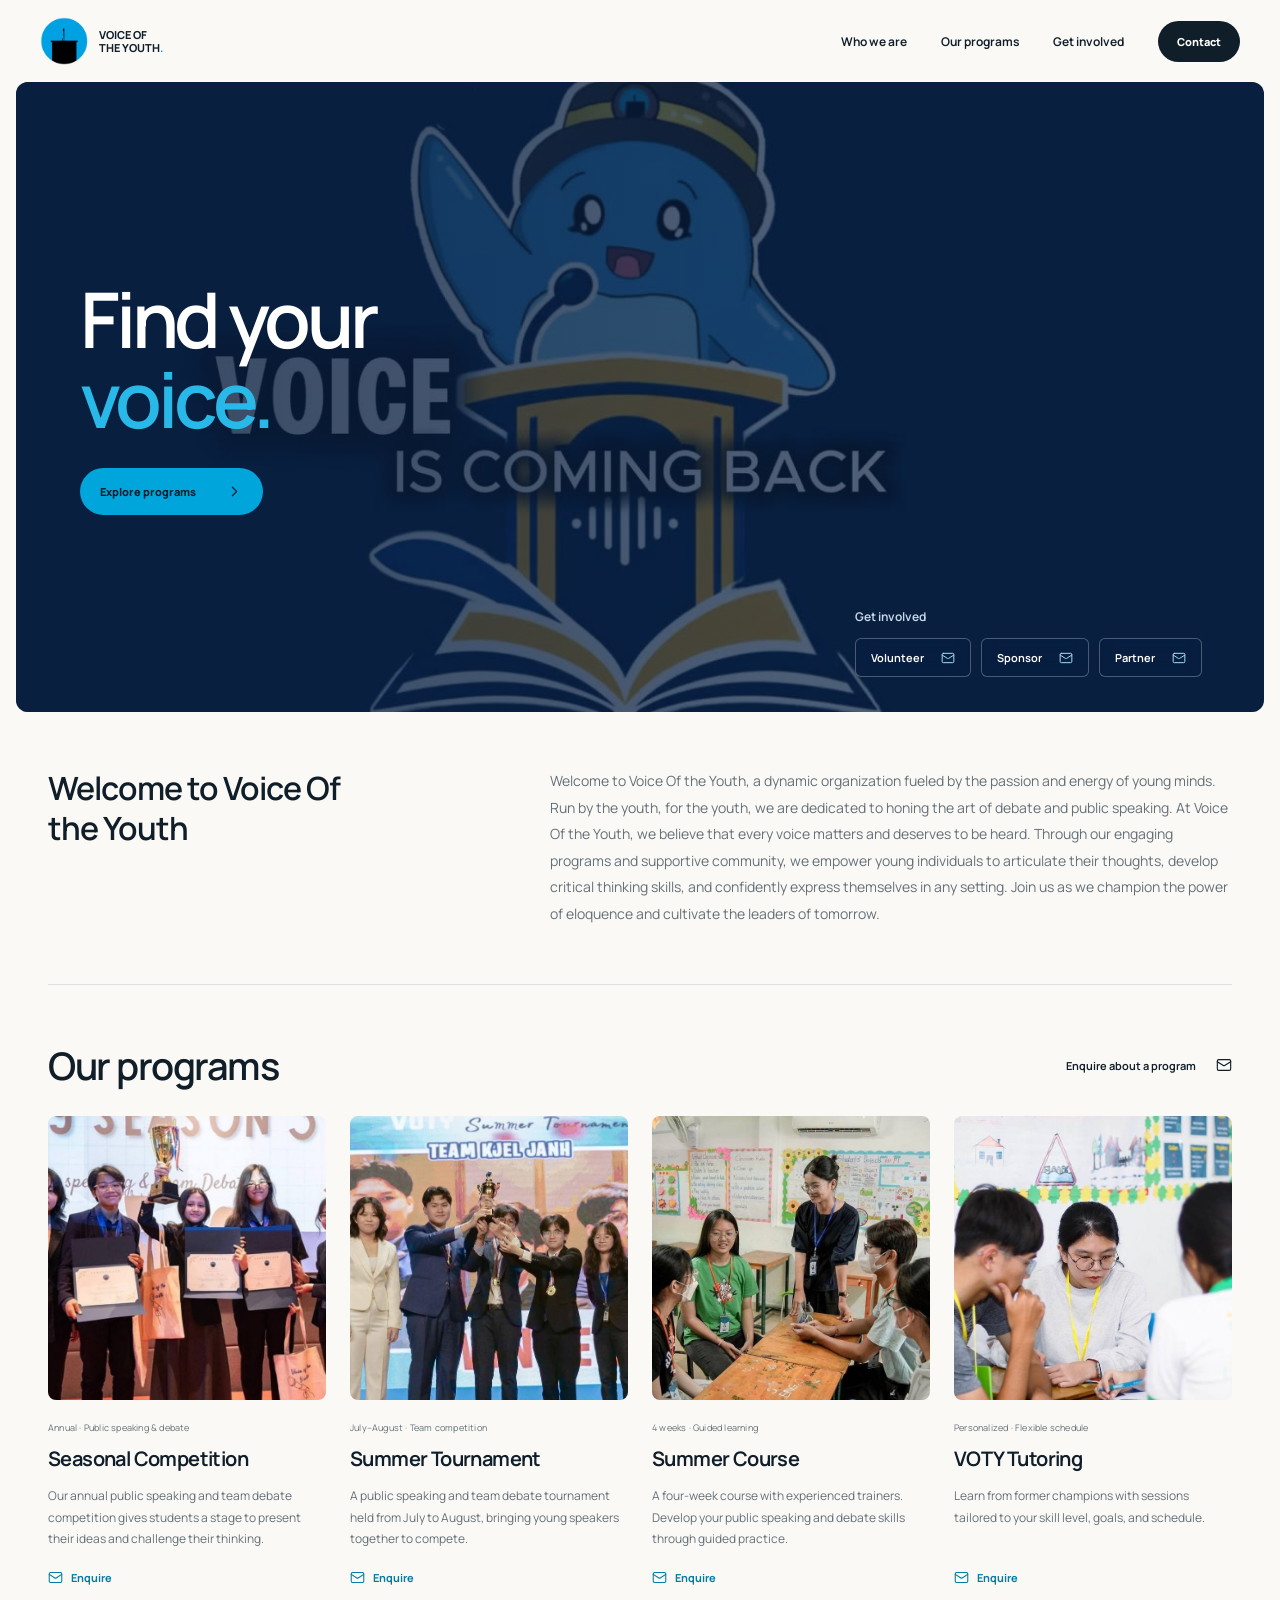
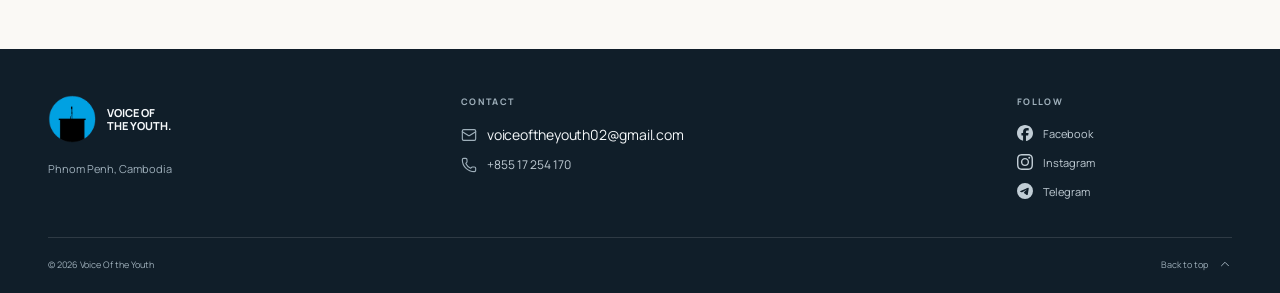
==== index.html @ cc81dfe8 "Improve program card spacing and add dedicated enquiry row" ====
<!DOCTYPE html>

<html lang="en">
<head>
<meta charset="utf-8"/><meta content="width=device-width, initial-scale=1" name="viewport"/>
<title>Voice Of the Youth — For youth, by youth</title>
<meta content="A youth-led community in Phnom Penh, Cambodia. Find your voice through public speaking, debate, competitions, and personalized tutoring." name="description"/>
<meta content="#00a5dc" name="theme-color"/><link href="assets/logo.png" rel="icon"/><link href="styles.css" rel="stylesheet"/><script defer="" src="script.js"></script>
<link as="font" crossorigin="" href="assets/fonts/manrope.ttf" rel="preload" type="font/ttf"/></head>
<body>
<a class="skip" href="#main">Skip to content</a>
<header class="header"><a aria-label="Voice Of the Youth home" class="brand" href="#"><img alt="" height="48" src="assets/logo.png" width="48"/><span>VOICE OF<br/>THE YOUTH<span class="brand-dot">.</span></span></a><button aria-controls="navigation" aria-expanded="false" class="menu-toggle">Menu <svg aria-hidden="true" class="icon ui-icon" fill="none" focusable="false" height="18" stroke="currentColor" stroke-linecap="round" stroke-linejoin="round" stroke-width="2" viewbox="0 0 24 24" width="18" xmlns="http://www.w3.org/2000/svg">
<path d="M4 5h16"></path>
<path d="M4 12h16"></path>
<path d="M4 19h16"></path>
</svg></button><nav aria-label="Main navigation" id="navigation"><a href="#about">Who we are</a><a href="#programs">Our programs</a><a href="#involved">Get involved</a><a class="button button-small" href="#contact">Contact</a></nav></header>
<main id="main">
<section aria-label="Voice Of the Youth introduction" class="hero"><div class="hero-video"><video aria-label="Voice Of the Youth animated introduction" autoplay="" id="hero-video" loop="" muted="" playsinline="" poster="assets/video-poster.jpg" preload="auto"><source src="assets/voice-of-the-youth.mp4" type="video/mp4"/></video></div><div class="hero-message"><h1>Find your<br/><span>voice.</span></h1><a class="button" href="#programs">Explore programs <svg aria-hidden="true" class="icon ui-icon" fill="none" focusable="false" height="18" stroke="currentColor" stroke-linecap="round" stroke-linejoin="round" stroke-width="2" viewbox="0 0 24 24" width="18" xmlns="http://www.w3.org/2000/svg">
<path d="m9 18 6-6-6-6"></path>
</svg></a></div><section class="involved section" id="involved"><div class="involvement-panel"><div class="involvement-intro"><h2>Get involved</h2></div><div class="involvement-links"><a href="mailto:voiceoftheyouth02@gmail.com?subject=Volunteer%20with%20VOTY"><span>Volunteer</span><svg aria-hidden="true" class="icon ui-icon" fill="none" focusable="false" height="18" stroke="currentColor" stroke-linecap="round" stroke-linejoin="round" stroke-width="2" viewbox="0 0 24 24" width="18" xmlns="http://www.w3.org/2000/svg">
<path d="m22 7-8.991 5.727a2 2 0 0 1-2.009 0L2 7"></path>
<rect height="16" rx="2" width="20" x="2" y="4"></rect>
</svg></a><a href="mailto:voiceoftheyouth02@gmail.com?subject=Sponsor%20VOTY"><span>Sponsor</span><svg aria-hidden="true" class="icon ui-icon" fill="none" focusable="false" height="18" stroke="currentColor" stroke-linecap="round" stroke-linejoin="round" stroke-width="2" viewbox="0 0 24 24" width="18" xmlns="http://www.w3.org/2000/svg">
<path d="m22 7-8.991 5.727a2 2 0 0 1-2.009 0L2 7"></path>
<rect height="16" rx="2" width="20" x="2" y="4"></rect>
</svg></a><a href="mailto:voiceoftheyouth02@gmail.com?subject=Partner%20with%20VOTY"><span>Partner</span><svg aria-hidden="true" class="icon ui-icon" fill="none" focusable="false" height="18" stroke="currentColor" stroke-linecap="round" stroke-linejoin="round" stroke-width="2" viewbox="0 0 24 24" width="18" xmlns="http://www.w3.org/2000/svg">
<path d="m22 7-8.991 5.727a2 2 0 0 1-2.009 0L2 7"></path>
<rect height="16" rx="2" width="20" x="2" y="4"></rect>
</svg></a></div></div></section></section>
<section class="about wrap section" id="about"><h2>Welcome to Voice Of the Youth</h2><p>Welcome to Voice Of the Youth, a dynamic organization fueled by the passion and energy of young minds. Run by the youth, for the youth, we are dedicated to honing the art of debate and public speaking. At Voice Of the Youth, we believe that every voice matters and deserves to be heard. Through our engaging programs and supportive community, we empower young individuals to articulate their thoughts, develop critical thinking skills, and confidently express themselves in any setting. Join us as we champion the power of eloquence and cultivate the leaders of tomorrow.</p></section>
<section class="programs section" id="programs"><div class="wrap"><div class="section-heading"><h2>Our programs</h2><a class="quiet-link" href="mailto:voiceoftheyouth02@gmail.com?subject=Upcoming%20VOTY%20programs">Enquire about a program <svg aria-hidden="true" class="icon ui-icon" fill="none" focusable="false" height="18" stroke="currentColor" stroke-linecap="round" stroke-linejoin="round" stroke-width="2" viewbox="0 0 24 24" width="18" xmlns="http://www.w3.org/2000/svg">
<path d="m22 7-8.991 5.727a2 2 0 0 1-2.009 0L2 7"></path>
<rect height="16" rx="2" width="20" x="2" y="4"></rect>
</svg></a></div><div class="program-grid">
<article class="program-card"><a aria-label="Ask about the Seasonal Competition" class="program-link" href="mailto:voiceoftheyouth02@gmail.com?subject=Seasonal%20Competition%20inquiry"><img alt="Seasonal competition winners holding their certificates" height="658" loading="lazy" src="assets/seasonal.jpg" width="636"/><div class="program-info"><span class="program-type">Annual · Public speaking &amp; debate</span><h3>Seasonal Competition</h3><p class="program-description">Our annual public speaking and team debate competition gives students a stage to present their ideas and challenge their thinking.</p><span class="program-action"><svg aria-hidden="true" class="icon ui-icon" fill="none" focusable="false" height="18" stroke="currentColor" stroke-linecap="round" stroke-linejoin="round" stroke-width="2" viewbox="0 0 24 24" width="18" xmlns="http://www.w3.org/2000/svg">
<path d="m22 7-8.991 5.727a2 2 0 0 1-2.009 0L2 7"></path>
<rect height="16" rx="2" width="20" x="2" y="4"></rect>
</svg>Enquire</span></div></a></article>
<article class="program-card"><a aria-label="Ask about the Summer Tournament" class="program-link" href="mailto:voiceoftheyouth02@gmail.com?subject=Summer%20Tournament%20inquiry"><img alt="VOTY Summer Tournament team celebrating on stage" height="666" loading="lazy" src="assets/tournament.jpg" width="645"/><div class="program-info"><span class="program-type">July–August · Team competition</span><h3>Summer Tournament</h3><p class="program-description">A public speaking and team debate tournament held from July to August, bringing young speakers together to compete.</p><span class="program-action"><svg aria-hidden="true" class="icon ui-icon" fill="none" focusable="false" height="18" stroke="currentColor" stroke-linecap="round" stroke-linejoin="round" stroke-width="2" viewbox="0 0 24 24" width="18" xmlns="http://www.w3.org/2000/svg">
<path d="m22 7-8.991 5.727a2 2 0 0 1-2.009 0L2 7"></path>
<rect height="16" rx="2" width="20" x="2" y="4"></rect>
</svg>Enquire</span></div></a></article>
<article class="program-card"><a aria-label="Ask about the Summer Course" class="program-link" href="mailto:voiceoftheyouth02@gmail.com?subject=Summer%20Course%20inquiry"><img alt="Students learning together with a VOTY trainer in a classroom" height="692" loading="lazy" src="assets/course.jpg" width="692"/><div class="program-info"><span class="program-type">4 weeks · Guided learning</span><h3>Summer Course</h3><p class="program-description">A four-week course with experienced trainers. Develop your public speaking and debate skills through guided practice.</p><span class="program-action"><svg aria-hidden="true" class="icon ui-icon" fill="none" focusable="false" height="18" stroke="currentColor" stroke-linecap="round" stroke-linejoin="round" stroke-width="2" viewbox="0 0 24 24" width="18" xmlns="http://www.w3.org/2000/svg">
<path d="m22 7-8.991 5.727a2 2 0 0 1-2.009 0L2 7"></path>
<rect height="16" rx="2" width="20" x="2" y="4"></rect>
</svg>Enquire</span></div></a></article>
<article class="program-card"><a aria-label="Ask about VOTY Tutoring" class="program-link" href="mailto:voiceoftheyouth02@gmail.com?subject=VOTY%20Tutoring%20inquiry"><img alt="Students working on their debate skills around a classroom table" height="695" loading="lazy" src="assets/tutoring.jpg" width="695"/><div class="program-info"><span class="program-type">Personalized · Flexible schedule</span><h3>VOTY Tutoring</h3><p class="program-description">Learn from former champions with sessions tailored to your skill level, goals, and schedule.</p><span class="program-action"><svg aria-hidden="true" class="icon ui-icon" fill="none" focusable="false" height="18" stroke="currentColor" stroke-linecap="round" stroke-linejoin="round" stroke-width="2" viewbox="0 0 24 24" width="18" xmlns="http://www.w3.org/2000/svg">
<path d="m22 7-8.991 5.727a2 2 0 0 1-2.009 0L2 7"></path>
<rect height="16" rx="2" width="20" x="2" y="4"></rect>
</svg>Enquire</span></div></a></article>
</div></div></section>
</main>
<footer id="contact"><div class="wrap footer-main"><div class="footer-identity"><a class="brand" href="#"><img alt="" height="48" src="assets/logo.png" width="48"/><span>VOICE OF<br/>THE YOUTH.</span></a><p>Phnom Penh, Cambodia</p></div><div class="footer-contact"><span class="section-label">CONTACT</span><a class="footer-email" href="mailto:voiceoftheyouth02@gmail.com"><svg aria-hidden="true" class="icon ui-icon" fill="none" focusable="false" height="18" stroke="currentColor" stroke-linecap="round" stroke-linejoin="round" stroke-width="2" viewbox="0 0 24 24" width="18" xmlns="http://www.w3.org/2000/svg">
<path d="m22 7-8.991 5.727a2 2 0 0 1-2.009 0L2 7"></path>
<rect height="16" rx="2" width="20" x="2" y="4"></rect>
</svg>voiceoftheyouth02@gmail.com </a><a class="footer-phone" href="tel:+85517254170"><svg aria-hidden="true" class="icon ui-icon" fill="none" focusable="false" height="18" stroke="currentColor" stroke-linecap="round" stroke-linejoin="round" stroke-width="2" viewbox="0 0 24 24" width="18" xmlns="http://www.w3.org/2000/svg">
<path d="M13.832 16.568a1 1 0 0 0 1.213-.303l.355-.465A2 2 0 0 1 17 15h3a2 2 0 0 1 2 2v3a2 2 0 0 1-2 2A18 18 0 0 1 2 4a2 2 0 0 1 2-2h3a2 2 0 0 1 2 2v3a2 2 0 0 1-.8 1.6l-.468.351a1 1 0 0 0-.292 1.233 14 14 0 0 0 6.392 6.384"></path>
</svg>+855 17 254 170</a></div><div class="footer-social"><span class="section-label">FOLLOW</span><a href="https://www.facebook.com/debatetournamentt" rel="noopener noreferrer" target="_blank"><svg aria-hidden="true" class="icon brand-icon" fill="currentColor" focusable="false" height="18" role="img" viewbox="0 0 24 24" width="18" xmlns="http://www.w3.org/2000/svg"><path d="M9.101 23.691v-7.98H6.627v-3.667h2.474v-1.58c0-4.085 1.848-5.978 5.858-5.978.401 0 .955.042 1.468.103a8.68 8.68 0 0 1 1.141.195v3.325a8.623 8.623 0 0 0-.653-.036 26.805 26.805 0 0 0-.733-.009c-.707 0-1.259.096-1.675.309a1.686 1.686 0 0 0-.679.622c-.258.42-.374.995-.374 1.752v1.297h3.919l-.386 2.103-.287 1.564h-3.246v8.245C19.396 23.238 24 18.179 24 12.044c0-6.627-5.373-12-12-12s-12 5.373-12 12c0 5.628 3.874 10.35 9.101 11.647Z"></path></svg>Facebook</a><a href="https://www.instagram.com/_voiceoftheyouth/" rel="noopener noreferrer" target="_blank"><svg aria-hidden="true" class="icon brand-icon" fill="currentColor" focusable="false" height="18" role="img" viewbox="0 0 24 24" width="18" xmlns="http://www.w3.org/2000/svg"><path d="M7.0301.084c-1.2768.0602-2.1487.264-2.911.5634-.7888.3075-1.4575.72-2.1228 1.3877-.6652.6677-1.075 1.3368-1.3802 2.127-.2954.7638-.4956 1.6365-.552 2.914-.0564 1.2775-.0689 1.6882-.0626 4.947.0062 3.2586.0206 3.6671.0825 4.9473.061 1.2765.264 2.1482.5635 2.9107.308.7889.72 1.4573 1.388 2.1228.6679.6655 1.3365 1.0743 2.1285 1.38.7632.295 1.6361.4961 2.9134.552 1.2773.056 1.6884.069 4.9462.0627 3.2578-.0062 3.668-.0207 4.9478-.0814 1.28-.0607 2.147-.2652 2.9098-.5633.7889-.3086 1.4578-.72 2.1228-1.3881.665-.6682 1.0745-1.3378 1.3795-2.1284.2957-.7632.4966-1.636.552-2.9124.056-1.2809.0692-1.6898.063-4.948-.0063-3.2583-.021-3.6668-.0817-4.9465-.0607-1.2797-.264-2.1487-.5633-2.9117-.3084-.7889-.72-1.4568-1.3876-2.1228C21.2982 1.33 20.628.9208 19.8378.6165 19.074.321 18.2017.1197 16.9244.0645 15.6471.0093 15.236-.005 11.977.0014 8.718.0076 8.31.0215 7.0301.0839m.1402 21.6932c-1.17-.0509-1.8053-.2453-2.2287-.408-.5606-.216-.96-.4771-1.3819-.895-.422-.4178-.6811-.8186-.9-1.378-.1644-.4234-.3624-1.058-.4171-2.228-.0595-1.2645-.072-1.6442-.079-4.848-.007-3.2037.0053-3.583.0607-4.848.05-1.169.2456-1.805.408-2.2282.216-.5613.4762-.96.895-1.3816.4188-.4217.8184-.6814 1.3783-.9003.423-.1651 1.0575-.3614 2.227-.4171 1.2655-.06 1.6447-.072 4.848-.079 3.2033-.007 3.5835.005 4.8495.0608 1.169.0508 1.8053.2445 2.228.408.5608.216.96.4754 1.3816.895.4217.4194.6816.8176.9005 1.3787.1653.4217.3617 1.056.4169 2.2263.0602 1.2655.0739 1.645.0796 4.848.0058 3.203-.0055 3.5834-.061 4.848-.051 1.17-.245 1.8055-.408 2.2294-.216.5604-.4763.96-.8954 1.3814-.419.4215-.8181.6811-1.3783.9-.4224.1649-1.0577.3617-2.2262.4174-1.2656.0595-1.6448.072-4.8493.079-3.2045.007-3.5825-.006-4.848-.0608M16.953 5.5864A1.44 1.44 0 1 0 18.39 4.144a1.44 1.44 0 0 0-1.437 1.4424M5.8385 12.012c.0067 3.4032 2.7706 6.1557 6.173 6.1493 3.4026-.0065 6.157-2.7701 6.1506-6.1733-.0065-3.4032-2.771-6.1565-6.174-6.1498-3.403.0067-6.156 2.771-6.1496 6.1738M8 12.0077a4 4 0 1 1 4.008 3.9921A3.9996 3.9996 0 0 1 8 12.0077"></path></svg>Instagram</a><a href="https://t.me/votyseason3" rel="noopener noreferrer" target="_blank"><svg aria-hidden="true" class="icon brand-icon" fill="currentColor" focusable="false" height="18" role="img" viewbox="0 0 24 24" width="18" xmlns="http://www.w3.org/2000/svg"><path d="M11.944 0A12 12 0 0 0 0 12a12 12 0 0 0 12 12 12 12 0 0 0 12-12A12 12 0 0 0 12 0a12 12 0 0 0-.056 0zm4.962 7.224c.1-.002.321.023.465.14a.506.506 0 0 1 .171.325c.016.093.036.306.02.472-.18 1.898-.962 6.502-1.36 8.627-.168.9-.499 1.201-.82 1.23-.696.065-1.225-.46-1.9-.902-1.056-.693-1.653-1.124-2.678-1.8-1.185-.78-.417-1.21.258-1.91.177-.184 3.247-2.977 3.307-3.23.007-.032.014-.15-.056-.212s-.174-.041-.249-.024c-.106.024-1.793 1.14-5.061 3.345-.48.33-.913.49-1.302.48-.428-.008-1.252-.241-1.865-.44-.752-.245-1.349-.374-1.297-.789.027-.216.325-.437.893-.663 3.498-1.524 5.83-2.529 6.998-3.014 3.332-1.386 4.025-1.627 4.476-1.635z"></path></svg>Telegram</a></div></div><div class="wrap footer-bottom"><span>© <span id="year">2026</span> Voice Of the Youth</span><a href="#">Back to top<svg aria-hidden="true" class="icon ui-icon" fill="none" focusable="false" height="18" stroke="currentColor" stroke-linecap="round" stroke-linejoin="round" stroke-width="2" viewbox="0 0 24 24" width="18" xmlns="http://www.w3.org/2000/svg">
<path d="m18 15-6-6-6 6"></path>
</svg></a></div></footer>
</body></html>
---- styles.css ----
@font-face{font-family:Manrope;src:url('assets/fonts/manrope.ttf') format('truetype');font-weight:200 800;font-display:swap}
:root{--blue:#00a5dc;--ink:#101e29;--paper:#faf9f5;--muted:#657079;--line:#dce1e2}*{box-sizing:border-box}html{scroll-behavior:smooth;scroll-padding-top:28px}body{margin:0;background:var(--paper);color:var(--ink);font-family:Manrope,Arial,sans-serif;-webkit-font-smoothing:antialiased}a{color:inherit;text-decoration:none}button{font:inherit;cursor:pointer}img{display:block;max-width:100%}a:focus-visible,button:focus-visible{outline:3px solid var(--blue);outline-offset:5px}.wrap{width:min(1200px,calc(100% - 96px));margin:auto}.header{padding:0 40px;min-height:82px;display:flex;align-items:center;justify-content:space-between;gap:30px}.brand{display:flex;align-items:center;gap:11px;font-size:11px;font-weight:750;line-height:1.2}.brand img{border-radius:50%;flex-shrink:0}.brand-dot{color:var(--blue)}nav{display:flex;gap:34px;align-items:center;font-size:12px;font-weight:650}nav>a:hover{color:#0084af}.button{background:var(--blue);color:var(--ink);padding:15px 20px;display:inline-flex;align-items:center;justify-content:space-between;gap:30px;font-size:11px;font-weight:800;border:0;border-radius:50px;transition:background .2s,transform .2s}.button:hover{background:#75dcff;transform:translateY(-2px)}.button span{font-size:22px;line-height:1}.button-small{padding:13px 19px;background:var(--ink);color:white}.menu-toggle{display:none}.hero{isolation:isolate;position:relative;min-height:clamp(480px,70svh,760px);margin:0 16px;background:#091f40;border-radius:12px;overflow:hidden;display:flex;align-items:center;color:white;padding:70px 5%}.hero-video{position:absolute;inset:0;z-index:0;pointer-events:none}.hero-video:after{content:'';position:absolute;inset:0;background:linear-gradient(90deg,#091f4070,transparent 85%)}.hero-video video{display:block;width:100%;height:100%;object-fit:cover;opacity:.32}.hero-message{position:relative;z-index:1}.hero-message h1{font-weight:600;font-size:clamp(56px,6vw,90px);line-height:1.04;letter-spacing:-4px;margin:0 0 30px}.hero-message h1 span{color:#29b9e9}
h2{font-size:38px;letter-spacing:-1.5px;line-height:1.2;font-weight:600;margin:0}.section-label{display:block;font-size:10px;letter-spacing:1.5px;font-weight:750}.about{display:flex;align-items:center;gap:55px;padding:35px 0;border-bottom:1px solid var(--line)}.about .section-label{flex-shrink:0;color:#00779f}.about p{margin:0;font-size:15px;line-height:1.6;color:var(--muted)}.programs{padding:58px 0 64px}.section-heading{display:flex;justify-content:space-between;align-items:center;gap:25px;margin-bottom:28px}.quiet-link{display:flex;align-items:center;gap:20px;font-size:11px;font-weight:650}.quiet-link:hover{color:#007da7}.program-grid{display:grid;grid-template-columns:repeat(2,minmax(0,1fr));gap:24px}.program-card{min-width:0}.program-link{display:block;border:1px solid var(--line);border-radius:10px;overflow:hidden;background:#fff;transition:border-color .2s,box-shadow .2s}.program-link:hover{border-color:#81cce4;box-shadow:0 8px 25px #0d52760c}.program-link>img{width:100%;height:auto;aspect-ratio:2.15;object-fit:cover;object-position:center 25%;transition:filter .2s}.program-link:hover>img{filter:brightness(1.04)}.program-info{position:relative;padding:20px 64px 21px 22px}.program-type{font-size:10px;letter-spacing:.2px;color:var(--muted)}.program-info h3{font-size:20px;letter-spacing:-.6px;font-weight:650;line-height:1.3;margin:7px 0 0}.program-link-arrow{position:absolute;right:22px;top:50%;transform:translateY(-50%);height:33px;width:33px;display:grid;place-items:center;border:1px solid var(--line);border-radius:50%;font-size:20px}.program-link:hover .program-link-arrow{background:var(--blue);border-color:var(--blue)}.involved{padding:0 0 64px}.involvement-panel{display:grid;grid-template-columns:1fr 1fr;gap:70px;border-radius:12px;padding:38px 42px;background:#e5f2f6;border:1px solid #cee6ed}.involvement-intro .section-label{color:#00779f;margin-bottom:18px}.involvement-intro h2{font-size:30px;letter-spacing:-1px;line-height:1.3}.involvement-links{display:flex;flex-direction:column;justify-content:center}.involvement-links>a{display:flex;justify-content:space-between;align-items:center;gap:20px;padding:16px 0;border-bottom:1px solid #bcd7e1;font-size:13px;font-weight:650}.involvement-links>a:first-child{padding-top:0}.involvement-links>a:last-child{border-bottom:0;padding-bottom:0}.involvement-links>a>span:last-child{font-size:22px;font-weight:400}.involvement-links>a:hover{color:#00779f}footer{background:var(--ink);color:#f5f8fa}.footer-main{display:grid;grid-template-columns:1fr 1.4fr .6fr;gap:55px;padding:46px 0 38px}.footer-identity p{font-size:11px;color:#9eafba;margin:18px 0 0}.footer-contact .section-label,.footer-social .section-label{font-size:9px;letter-spacing:1.3px;color:#9eafba;margin-bottom:17px}.footer-contact{min-width:0}.footer-email{font-size:14px;letter-spacing:-.2px;display:flex;gap:15px;align-items:center;margin-bottom:12px;overflow-wrap:anywhere}.footer-phone{font-size:12px;color:#c1cdd5}.footer-social{display:flex;flex-direction:column;align-items:flex-start;gap:10px}.footer-social .section-label{margin-bottom:4px}.footer-social a{font-size:11px;color:#c1cdd5}footer a:hover{color:#5acdf4}.footer-bottom{display:flex;justify-content:space-between;align-items:center;gap:20px;border-top:1px solid #ffffff20;padding:19px 0 22px;font-size:9px;color:#9eafba}.skip{position:fixed;top:-100px;left:20px;z-index:50;background:var(--ink);color:white;padding:12px}.skip:focus{top:10px}
@media(max-width:1050px){.wrap{width:calc(100% - 64px)}nav{gap:22px}.footer-main{gap:25px;grid-template-columns:1fr 1.5fr .6fr}.footer-email{font-size:12px}.involvement-panel{padding:32px;gap:40px}.program-info h3{font-size:18px}.program-link>img{aspect-ratio:1.9}}
@media(max-width:720px){.wrap{width:calc(100% - 40px)}.header{padding:0 20px;min-height:74px;position:relative}.brand{font-size:10px}.brand img{width:37px;height:37px}.menu-toggle{display:flex;align-items:center;gap:10px;background:none;border:1px solid var(--line);border-radius:30px;padding:10px 15px;font-size:11px}.header nav{display:none;position:absolute;top:73px;left:0;right:0;padding:25px;background:var(--paper);border-bottom:1px solid var(--line);z-index:10;align-items:stretch;gap:25px}.header nav.open{display:flex;flex-direction:column}.hero{margin:0 10px;min-height:450px;padding:42px 26px;border-radius:9px}.hero-video:after{background:linear-gradient(90deg,#091f4060,transparent)}.hero-message h1{font-size:58px;letter-spacing:-2.8px;margin-bottom:27px}.hero-message .button{padding:14px 18px;font-size:10px}.about{padding:25px 0;gap:18px;align-items:flex-start;flex-direction:column}.about .section-label{font-size:8px}.about p{font-size:13px;max-width:310px}.programs{padding:36px 0 32px}h2{font-size:29px;letter-spacing:-1px}.section-heading{gap:12px;margin-bottom:22px}.quiet-link{font-size:10px;max-width:125px;gap:8px;line-height:1.5}.program-grid{grid-template-columns:1fr;gap:18px}.program-link>img{aspect-ratio:2;object-position:center 25%}.program-info{padding:16px 60px 18px 18px}.program-type{font-size:9px}.program-info h3{font-size:18px;margin-top:5px}.program-link-arrow{right:18px;width:29px;height:29px;font-size:19px}.involved{padding-bottom:32px}.involvement-panel{grid-template-columns:1fr;padding:25px;gap:25px;border-radius:10px}.involvement-intro .section-label{font-size:8px;margin-bottom:12px}.involvement-intro h2{font-size:25px;letter-spacing:-.7px}.involvement-links>a{font-size:12px;padding:13px 0}.footer-main{grid-template-columns:1fr auto;gap:28px 22px;padding:32px 0}.footer-identity{grid-column:1/-1;display:flex;justify-content:space-between;align-items:center;gap:15px}.footer-identity p{font-size:10px;margin:0;max-width:100px;text-align:right;line-height:1.6}.footer-email{font-size:11px;max-width:230px;gap:8px;line-height:1.7}.footer-phone{font-size:11px}.footer-contact .section-label,.footer-social .section-label{font-size:8px}.footer-social a{font-size:10px}.footer-bottom{font-size:8px;padding:18px 0 20px}.footer-social{gap:12px}.footer-social .section-label{margin-bottom:0}}
@media(prefers-reduced-motion:reduce){html{scroll-behavior:auto}*,*::before,*::after{transition:none!important;animation:none!important}}
.icon{display:inline-block;flex:0 0 auto;width:18px;height:18px;vertical-align:middle}.ui-icon{stroke-width:1.7}.brand-icon{width:16px;height:16px}.hero-message .icon{width:17px;height:17px}.quiet-link .icon{width:16px;height:16px}.program-link-arrow .icon{width:15px;height:15px}.involvement-links .icon{width:17px;height:17px}.footer-email,.footer-phone,.footer-social a,.footer-bottom>a{display:flex;align-items:center;gap:10px}.footer-email .icon,.footer-phone .icon{width:16px;height:16px;color:#9eafba}.footer-social{gap:13px}.footer-social a{gap:10px}.footer-social a:hover .brand-icon{color:#5acdf4}.footer-bottom .icon{width:14px;height:14px}.menu-toggle .icon{width:14px;height:14px}
@media(max-width:720px){.footer-email{font-size:10px;gap:7px;white-space:nowrap}.footer-email .icon,.footer-phone .icon{width:14px;height:14px}.footer-main{column-gap:16px}.footer-social a{gap:8px}.brand-icon{width:14px;height:14px}}
.program-description{font-size:12px;line-height:1.7;color:var(--muted);margin:11px 0 0;max-width:400px}.program-info{min-height:166px}.program-link-arrow{top:29px;transform:none}
@media(max-width:720px){.program-description{font-size:11px;line-height:1.7;margin-top:9px}.program-info{min-height:0;padding-bottom:20px}.program-link-arrow{top:22px}}
/* Wide screens: show the complete program lineup in one row. */
@media(min-width:1200px){
  .programs>.wrap{width:min(1600px,calc(100% - 96px))}
  .program-grid{grid-template-columns:repeat(4,minmax(0,1fr));gap:24px}
  .program-link{border:0;border-radius:0;background:transparent;overflow:visible}
  .program-link:hover{box-shadow:none}
  .program-link>img{aspect-ratio:.9;object-position:center;border-radius:8px}
  .program-info{padding:20px 0 0;min-height:0}
  .program-type{display:block;padding-right:28px;font-size:9px;line-height:1.6;min-height:29px}
  .program-info h3{font-size:20px;letter-spacing:-.7px;margin:4px 0 0}
  .program-description{font-size:12px;line-height:1.75;margin-top:12px;max-width:none}
  .program-link-arrow{top:20px;right:0;width:23px;height:23px;border:0}
  .program-link-arrow .icon{width:15px;height:15px}
  .program-link:hover h3{color:#007da7}
}
/* Simple, unboxed involvement links. */
.involved{padding:0 0 48px}
.involvement-panel{display:flex;align-items:center;justify-content:space-between;gap:40px;background:transparent;border:0;border-top:1px solid var(--line);border-radius:0;padding:32px 0 0}
.involvement-intro h2{font-size:25px;letter-spacing:-.8px;line-height:1.2}
.involvement-links{display:flex;flex-direction:row;align-items:center;gap:12px}
.involvement-links>a,.involvement-links>a:first-child,.involvement-links>a:last-child{padding:13px 18px;border:1px solid var(--line);border-radius:6px;gap:26px;font-size:12px;background:transparent}
.involvement-links>a:hover{background:#fff;border-color:#8eb9c7}
.involvement-links .icon{width:15px;height:15px;color:var(--muted)}
@media(max-width:720px){.involved{padding-bottom:32px}.involvement-panel{align-items:flex-start;flex-direction:column;gap:20px;padding:26px 0 0}.involvement-intro h2{font-size:24px}.involvement-links{width:100%;gap:8px;flex-wrap:wrap}.involvement-links>a,.involvement-links>a:first-child,.involvement-links>a:last-child{padding:11px 12px;gap:12px;font-size:11px}.involvement-links .icon{width:14px;height:14px}}
.about{display:grid;grid-template-columns:.9fr 1.4fr;align-items:start;gap:64px;padding:56px 0}.about h2{font-size:32px;line-height:1.25;letter-spacing:-1px;max-width:330px}.about p{font-size:14px;line-height:1.9;max-width:720px;color:var(--muted)}
@media(max-width:720px){.about{grid-template-columns:1fr;gap:20px;padding:34px 0}.about h2{font-size:27px;max-width:300px;letter-spacing:-.8px}.about p{font-size:13px;line-height:1.85;max-width:none}}
.hero+.involved{padding:0}.hero+.involved .involvement-panel{border-top:0;border-bottom:1px solid var(--line);padding:28px 0}.hero+.involved+.about{border-bottom:1px solid var(--line)}
@media(max-width:720px){.hero+.involved .involvement-panel{padding:25px 0;gap:17px}}
/* Involvement links belong to the video hero. */
.hero>.involved{position:absolute;z-index:1;right:5%;bottom:35px;padding:0;color:white}
.hero .involvement-panel{width:auto;margin:0;padding:0;border:0;display:flex;flex-direction:column;align-items:flex-start;gap:14px}
.hero .involvement-intro h2{font-size:12px;letter-spacing:0;font-weight:650;color:#c9d9e7}
.hero .involvement-links{gap:10px}
.hero .involvement-links>a,.hero .involvement-links>a:first-child,.hero .involvement-links>a:last-child{color:white;background:#091f4050;border-color:#ffffff45;padding:11px 15px;font-size:11px;gap:17px;backdrop-filter:blur(8px)}
.hero .involvement-links>a:hover{background:#ffffff18;border-color:#75dcff}
.hero .involvement-links .icon{color:#a6dff5;width:14px;height:14px}
@media(max-width:720px){.hero{min-height:530px;flex-direction:column;align-items:flex-start;justify-content:center;gap:38px}.hero>.involved{position:relative;right:auto;bottom:auto;width:100%}.hero .involvement-panel{gap:12px}.hero .involvement-intro h2{font-size:11px}.hero .involvement-links{gap:7px;flex-wrap:wrap}.hero .involvement-links>a,.hero .involvement-links>a:first-child,.hero .involvement-links>a:last-child{font-size:10px;padding:10px 11px;gap:9px}.hero .involvement-links .icon{width:13px;height:13px}}
/* Clear reading order and a dedicated enquiry row. */
.program-card{display:flex}.program-link{display:flex;flex-direction:column;width:100%;height:100%}.program-info{display:flex;flex:1;flex-direction:column;align-items:flex-start;padding:24px;min-height:0}.program-type{font-size:10px;line-height:1.6;padding:0;min-height:0;margin:0 0 10px}.program-info h3{font-size:21px;line-height:1.3;letter-spacing:-.6px;margin:0}.program-description{font-size:12px;line-height:1.8;max-width:none;margin:13px 0 0}.program-action{display:inline-flex;align-items:center;gap:8px;font-size:11px;font-weight:700;color:#007da7;margin-top:auto;padding-top:22px}.program-action .icon{width:15px;height:15px}.program-link:hover .program-action{color:var(--ink)}
@media(min-width:1200px){.program-info{padding:21px 0 0}.program-type{font-size:9px;margin-bottom:10px}.program-info h3{font-size:20px;margin:0;line-height:1.35}.program-description{font-size:12px;margin-top:13px;line-height:1.8}.program-action{padding-top:20px}.program-link>img{aspect-ratio:.98}}
@media(max-width:720px){.program-info{padding:21px}.program-type{font-size:9px;margin-bottom:9px}.program-info h3{font-size:20px}.program-description{font-size:12px;line-height:1.8;margin-top:12px}.program-action{font-size:11px;padding-top:19px}}
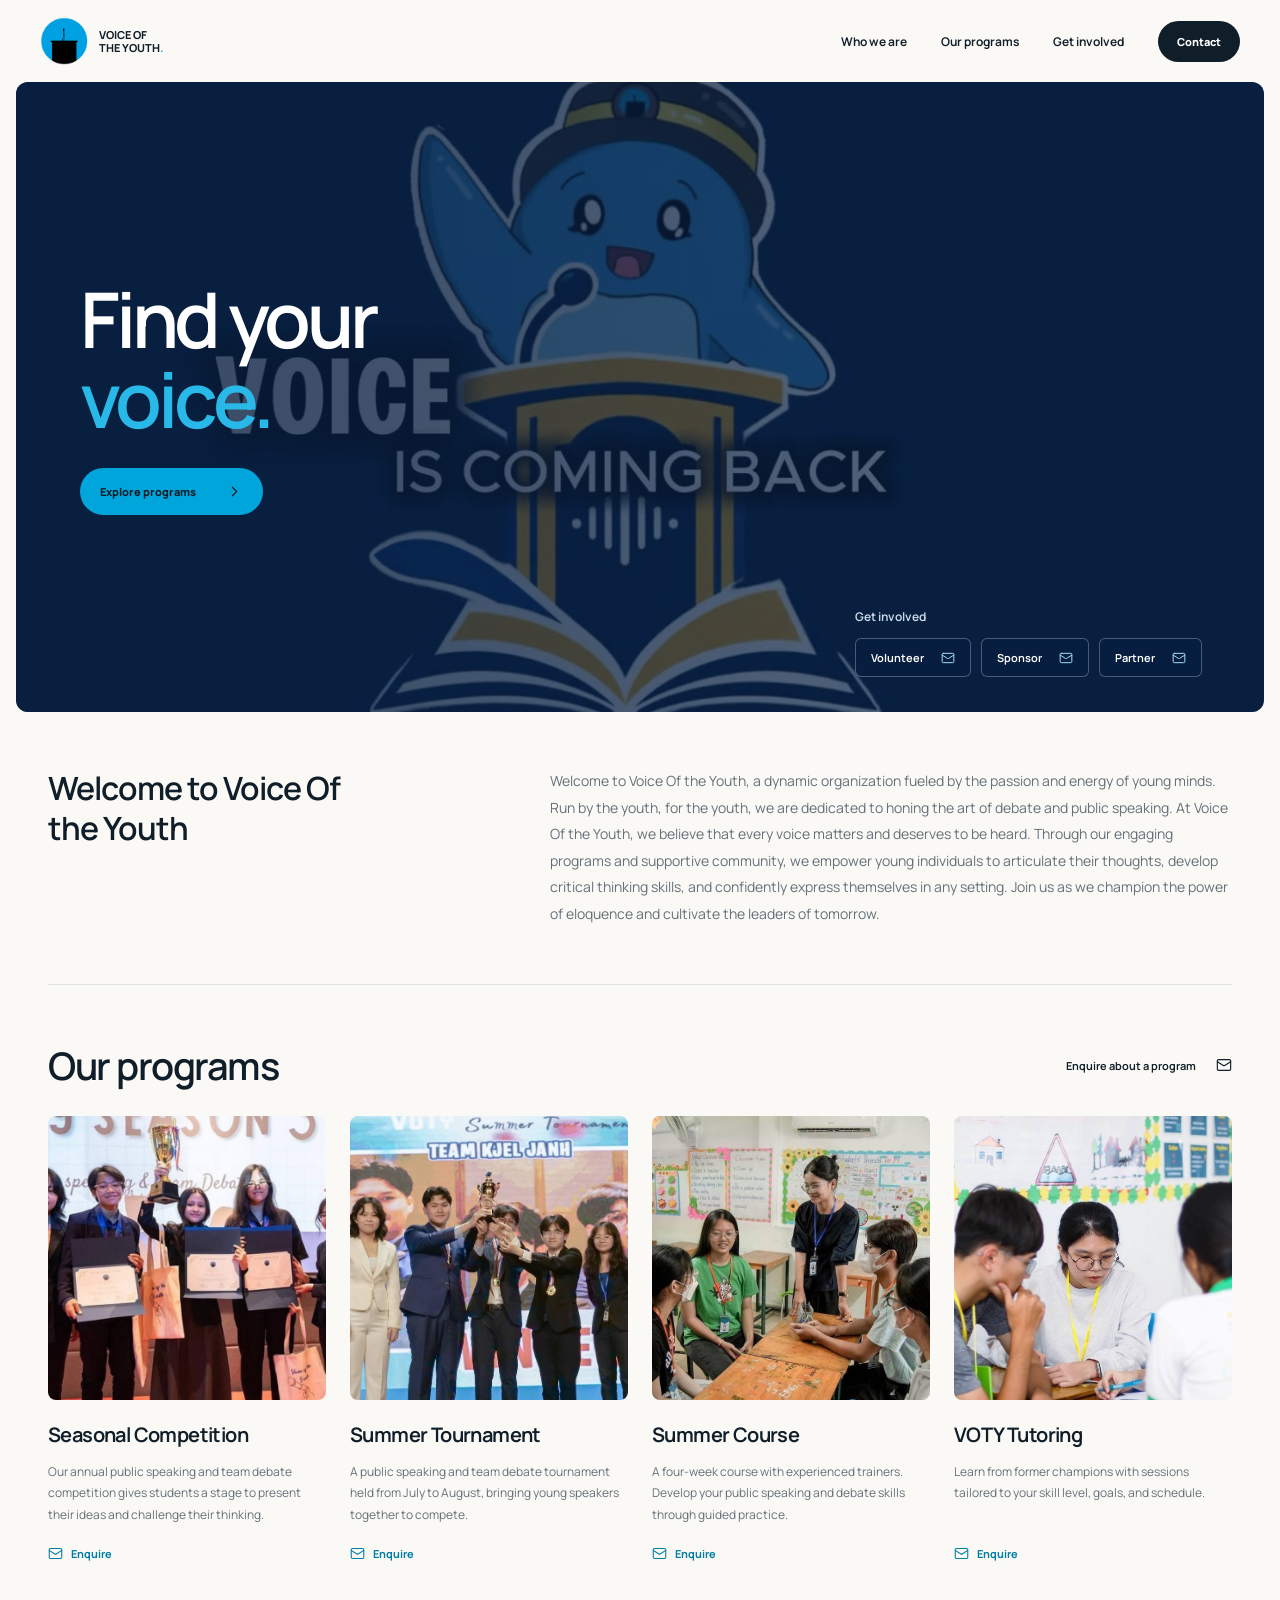
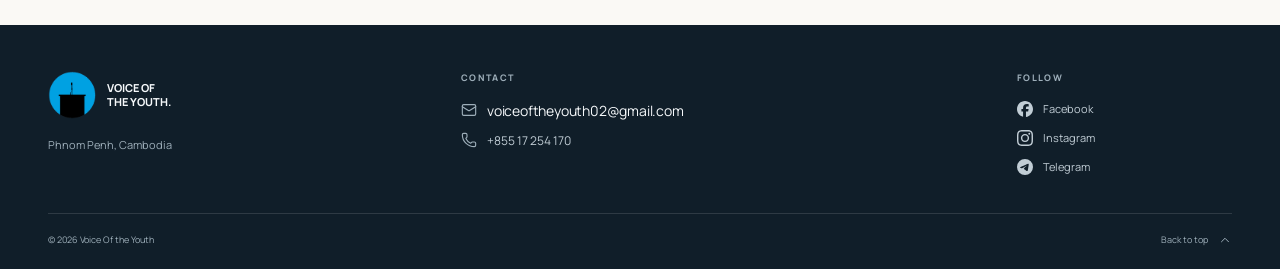
==== commit 30b4aa5e: "Remove redundant program metadata labels" ====
--- a/index.html
+++ b/index.html
@@ -32,19 +32,19 @@
 <path d="m22 7-8.991 5.727a2 2 0 0 1-2.009 0L2 7"></path>
 <rect height="16" rx="2" width="20" x="2" y="4"></rect>
 </svg></a></div><div class="program-grid">
-<article class="program-card"><a aria-label="Ask about the Seasonal Competition" class="program-link" href="mailto:voiceoftheyouth02@gmail.com?subject=Seasonal%20Competition%20inquiry"><img alt="Seasonal competition winners holding their certificates" height="658" loading="lazy" src="assets/seasonal.jpg" width="636"/><div class="program-info"><span class="program-type">Annual · Public speaking &amp; debate</span><h3>Seasonal Competition</h3><p class="program-description">Our annual public speaking and team debate competition gives students a stage to present their ideas and challenge their thinking.</p><span class="program-action"><svg aria-hidden="true" class="icon ui-icon" fill="none" focusable="false" height="18" stroke="currentColor" stroke-linecap="round" stroke-linejoin="round" stroke-width="2" viewbox="0 0 24 24" width="18" xmlns="http://www.w3.org/2000/svg">
+<article class="program-card"><a aria-label="Ask about the Seasonal Competition" class="program-link" href="mailto:voiceoftheyouth02@gmail.com?subject=Seasonal%20Competition%20inquiry"><img alt="Seasonal competition winners holding their certificates" height="658" loading="lazy" src="assets/seasonal.jpg" width="636"/><div class="program-info"><h3>Seasonal Competition</h3><p class="program-description">Our annual public speaking and team debate competition gives students a stage to present their ideas and challenge their thinking.</p><span class="program-action"><svg aria-hidden="true" class="icon ui-icon" fill="none" focusable="false" height="18" stroke="currentColor" stroke-linecap="round" stroke-linejoin="round" stroke-width="2" viewbox="0 0 24 24" width="18" xmlns="http://www.w3.org/2000/svg">
 <path d="m22 7-8.991 5.727a2 2 0 0 1-2.009 0L2 7"></path>
 <rect height="16" rx="2" width="20" x="2" y="4"></rect>
 </svg>Enquire</span></div></a></article>
-<article class="program-card"><a aria-label="Ask about the Summer Tournament" class="program-link" href="mailto:voiceoftheyouth02@gmail.com?subject=Summer%20Tournament%20inquiry"><img alt="VOTY Summer Tournament team celebrating on stage" height="666" loading="lazy" src="assets/tournament.jpg" width="645"/><div class="program-info"><span class="program-type">July–August · Team competition</span><h3>Summer Tournament</h3><p class="program-description">A public speaking and team debate tournament held from July to August, bringing young speakers together to compete.</p><span class="program-action"><svg aria-hidden="true" class="icon ui-icon" fill="none" focusable="false" height="18" stroke="currentColor" stroke-linecap="round" stroke-linejoin="round" stroke-width="2" viewbox="0 0 24 24" width="18" xmlns="http://www.w3.org/2000/svg">
+<article class="program-card"><a aria-label="Ask about the Summer Tournament" class="program-link" href="mailto:voiceoftheyouth02@gmail.com?subject=Summer%20Tournament%20inquiry"><img alt="VOTY Summer Tournament team celebrating on stage" height="666" loading="lazy" src="assets/tournament.jpg" width="645"/><div class="program-info"><h3>Summer Tournament</h3><p class="program-description">A public speaking and team debate tournament held from July to August, bringing young speakers together to compete.</p><span class="program-action"><svg aria-hidden="true" class="icon ui-icon" fill="none" focusable="false" height="18" stroke="currentColor" stroke-linecap="round" stroke-linejoin="round" stroke-width="2" viewbox="0 0 24 24" width="18" xmlns="http://www.w3.org/2000/svg">
 <path d="m22 7-8.991 5.727a2 2 0 0 1-2.009 0L2 7"></path>
 <rect height="16" rx="2" width="20" x="2" y="4"></rect>
 </svg>Enquire</span></div></a></article>
-<article class="program-card"><a aria-label="Ask about the Summer Course" class="program-link" href="mailto:voiceoftheyouth02@gmail.com?subject=Summer%20Course%20inquiry"><img alt="Students learning together with a VOTY trainer in a classroom" height="692" loading="lazy" src="assets/course.jpg" width="692"/><div class="program-info"><span class="program-type">4 weeks · Guided learning</span><h3>Summer Course</h3><p class="program-description">A four-week course with experienced trainers. Develop your public speaking and debate skills through guided practice.</p><span class="program-action"><svg aria-hidden="true" class="icon ui-icon" fill="none" focusable="false" height="18" stroke="currentColor" stroke-linecap="round" stroke-linejoin="round" stroke-width="2" viewbox="0 0 24 24" width="18" xmlns="http://www.w3.org/2000/svg">
+<article class="program-card"><a aria-label="Ask about the Summer Course" class="program-link" href="mailto:voiceoftheyouth02@gmail.com?subject=Summer%20Course%20inquiry"><img alt="Students learning together with a VOTY trainer in a classroom" height="692" loading="lazy" src="assets/course.jpg" width="692"/><div class="program-info"><h3>Summer Course</h3><p class="program-description">A four-week course with experienced trainers. Develop your public speaking and debate skills through guided practice.</p><span class="program-action"><svg aria-hidden="true" class="icon ui-icon" fill="none" focusable="false" height="18" stroke="currentColor" stroke-linecap="round" stroke-linejoin="round" stroke-width="2" viewbox="0 0 24 24" width="18" xmlns="http://www.w3.org/2000/svg">
 <path d="m22 7-8.991 5.727a2 2 0 0 1-2.009 0L2 7"></path>
 <rect height="16" rx="2" width="20" x="2" y="4"></rect>
 </svg>Enquire</span></div></a></article>
-<article class="program-card"><a aria-label="Ask about VOTY Tutoring" class="program-link" href="mailto:voiceoftheyouth02@gmail.com?subject=VOTY%20Tutoring%20inquiry"><img alt="Students working on their debate skills around a classroom table" height="695" loading="lazy" src="assets/tutoring.jpg" width="695"/><div class="program-info"><span class="program-type">Personalized · Flexible schedule</span><h3>VOTY Tutoring</h3><p class="program-description">Learn from former champions with sessions tailored to your skill level, goals, and schedule.</p><span class="program-action"><svg aria-hidden="true" class="icon ui-icon" fill="none" focusable="false" height="18" stroke="currentColor" stroke-linecap="round" stroke-linejoin="round" stroke-width="2" viewbox="0 0 24 24" width="18" xmlns="http://www.w3.org/2000/svg">
+<article class="program-card"><a aria-label="Ask about VOTY Tutoring" class="program-link" href="mailto:voiceoftheyouth02@gmail.com?subject=VOTY%20Tutoring%20inquiry"><img alt="Students working on their debate skills around a classroom table" height="695" loading="lazy" src="assets/tutoring.jpg" width="695"/><div class="program-info"><h3>VOTY Tutoring</h3><p class="program-description">Learn from former champions with sessions tailored to your skill level, goals, and schedule.</p><span class="program-action"><svg aria-hidden="true" class="icon ui-icon" fill="none" focusable="false" height="18" stroke="currentColor" stroke-linecap="round" stroke-linejoin="round" stroke-width="2" viewbox="0 0 24 24" width="18" xmlns="http://www.w3.org/2000/svg">
 <path d="m22 7-8.991 5.727a2 2 0 0 1-2.009 0L2 7"></path>
 <rect height="16" rx="2" width="20" x="2" y="4"></rect>
 </svg>Enquire</span></div></a></article>
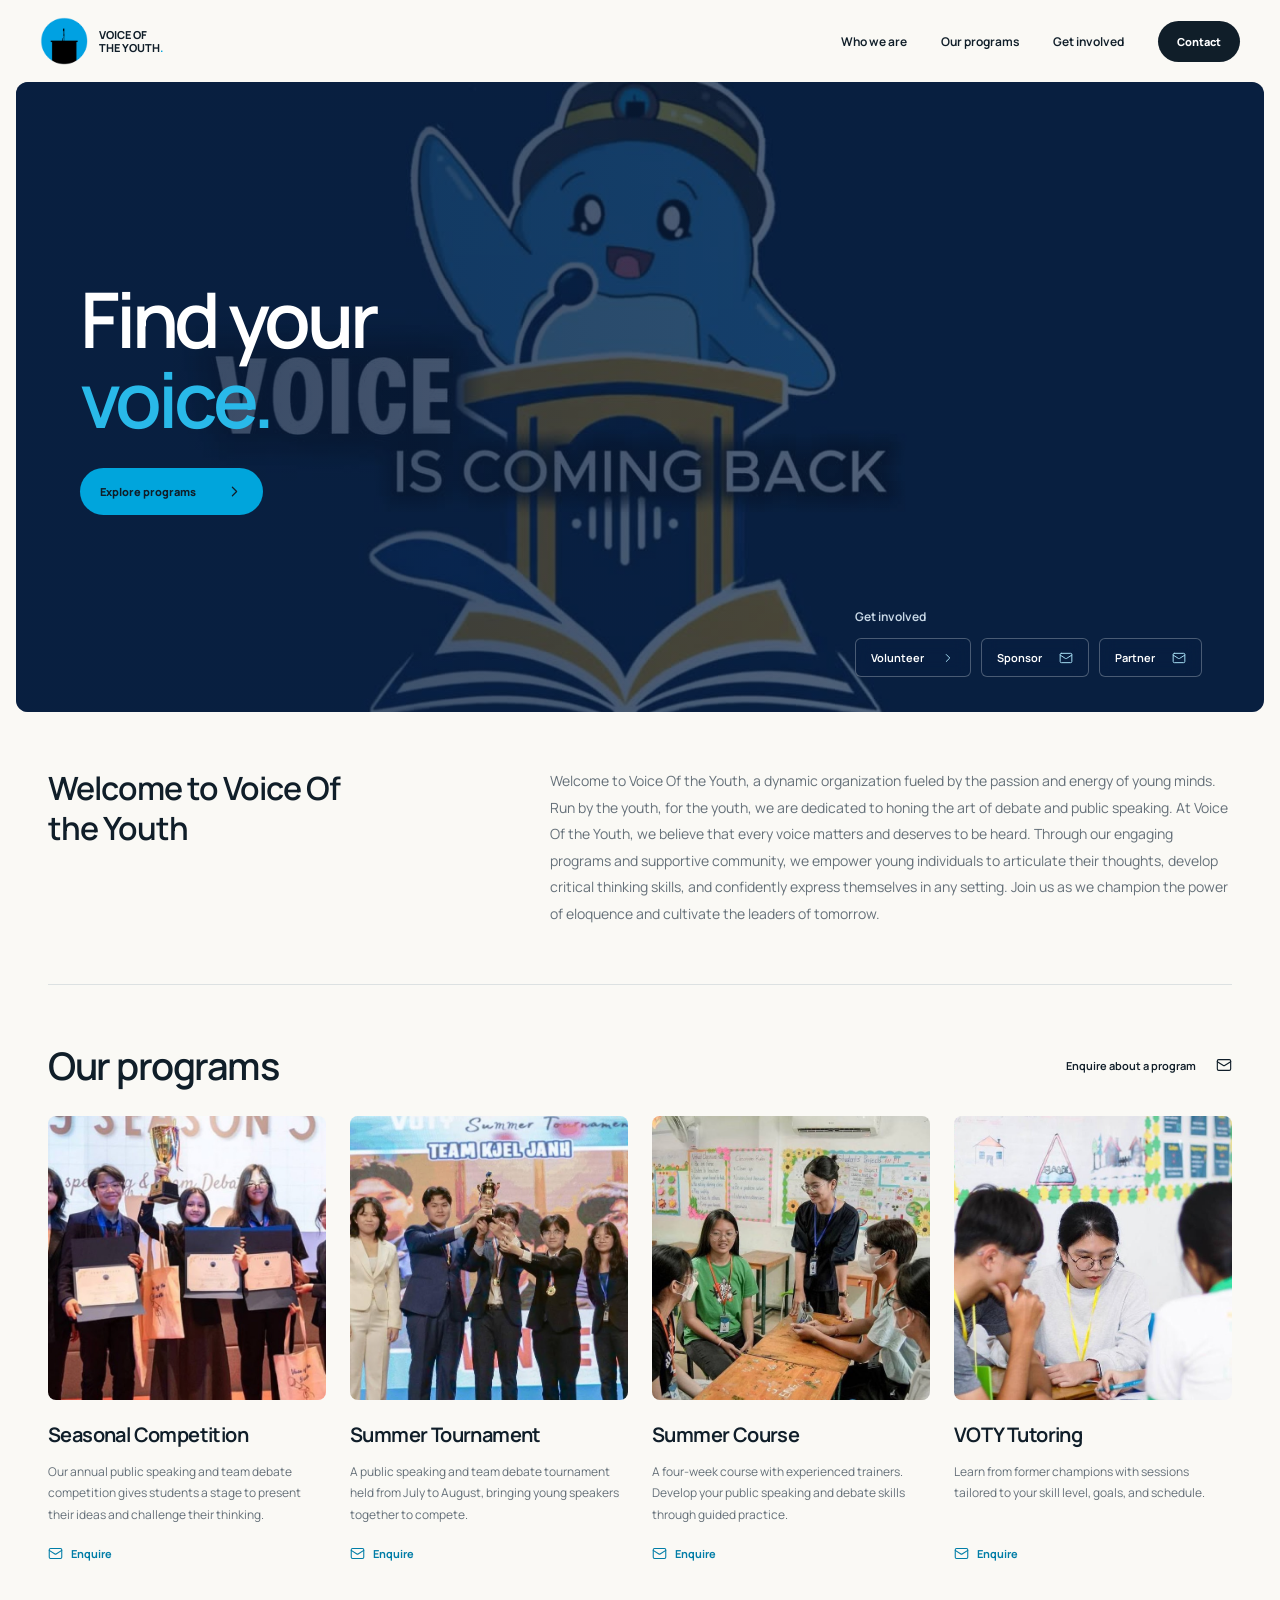
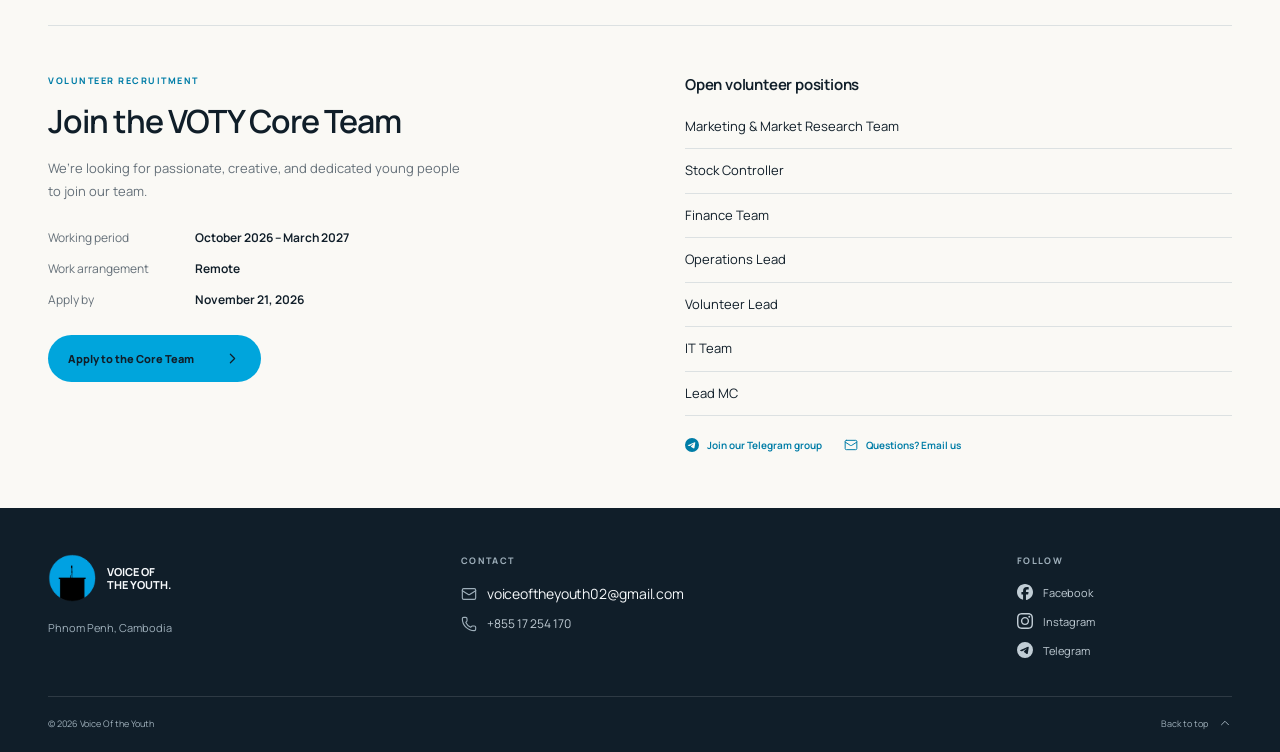
==== commit 61220958: "Add VOTY Core Team volunteer recruitment and application link" ====
--- a/index.html
+++ b/index.html
@@ -17,9 +17,8 @@
 <main id="main">
 <section aria-label="Voice Of the Youth introduction" class="hero"><div class="hero-video"><video aria-label="Voice Of the Youth animated introduction" autoplay="" id="hero-video" loop="" muted="" playsinline="" poster="assets/video-poster.jpg" preload="auto"><source src="assets/voice-of-the-youth.mp4" type="video/mp4"/></video></div><div class="hero-message"><h1>Find your<br/><span>voice.</span></h1><a class="button" href="#programs">Explore programs <svg aria-hidden="true" class="icon ui-icon" fill="none" focusable="false" height="18" stroke="currentColor" stroke-linecap="round" stroke-linejoin="round" stroke-width="2" viewbox="0 0 24 24" width="18" xmlns="http://www.w3.org/2000/svg">
 <path d="m9 18 6-6-6-6"></path>
-</svg></a></div><section class="involved section" id="involved"><div class="involvement-panel"><div class="involvement-intro"><h2>Get involved</h2></div><div class="involvement-links"><a href="mailto:voiceoftheyouth02@gmail.com?subject=Volunteer%20with%20VOTY"><span>Volunteer</span><svg aria-hidden="true" class="icon ui-icon" fill="none" focusable="false" height="18" stroke="currentColor" stroke-linecap="round" stroke-linejoin="round" stroke-width="2" viewbox="0 0 24 24" width="18" xmlns="http://www.w3.org/2000/svg">
-<path d="m22 7-8.991 5.727a2 2 0 0 1-2.009 0L2 7"></path>
-<rect height="16" rx="2" width="20" x="2" y="4"></rect>
+</svg></a></div><section class="involved section" id="involved"><div class="involvement-panel"><div class="involvement-intro"><h2>Get involved</h2></div><div class="involvement-links"><a href="#volunteer"><span>Volunteer</span><svg aria-hidden="true" class="icon ui-icon" fill="none" focusable="false" height="18" stroke="currentColor" stroke-linecap="round" stroke-linejoin="round" stroke-width="2" viewbox="0 0 24 24" width="18" xmlns="http://www.w3.org/2000/svg">
+<path d="m9 18 6-6-6-6"></path>
 </svg></a><a href="mailto:voiceoftheyouth02@gmail.com?subject=Sponsor%20VOTY"><span>Sponsor</span><svg aria-hidden="true" class="icon ui-icon" fill="none" focusable="false" height="18" stroke="currentColor" stroke-linecap="round" stroke-linejoin="round" stroke-width="2" viewbox="0 0 24 24" width="18" xmlns="http://www.w3.org/2000/svg">
 <path d="m22 7-8.991 5.727a2 2 0 0 1-2.009 0L2 7"></path>
 <rect height="16" rx="2" width="20" x="2" y="4"></rect>
@@ -48,7 +47,12 @@
 <path d="m22 7-8.991 5.727a2 2 0 0 1-2.009 0L2 7"></path>
 <rect height="16" rx="2" width="20" x="2" y="4"></rect>
 </svg>Enquire</span></div></a></article>
-</div></div></section>
+</div></div></section><section aria-labelledby="volunteer-title" class="recruitment wrap" id="volunteer"><div class="recruitment-heading"><span class="section-label">VOLUNTEER RECRUITMENT</span><h2 id="volunteer-title">Join the VOTY Core Team</h2><p>We’re looking for passionate, creative, and dedicated young people to join our team.</p><dl class="recruitment-details"><div><dt>Working period</dt><dd>October 2026 – March 2027</dd></div><div><dt>Work arrangement</dt><dd>Remote</dd></div><div><dt>Apply by</dt><dd><time datetime="2026-11-21">November 21, 2026</time></dd></div></dl><a class="button application-link" href="https://docs.google.com/forms/d/e/1FAIpQLSf3dYR7_IyxG7hdT1JtpGN9ivx5FYKRdlpLL-rU9Lvpd9oHpw/viewform?usp=publish-editor" rel="noopener noreferrer" target="_blank">Apply to the Core Team<svg aria-hidden="true" class="icon ui-icon" fill="none" focusable="false" height="18" stroke="currentColor" stroke-linecap="round" stroke-linejoin="round" stroke-width="2" viewbox="0 0 24 24" width="18" xmlns="http://www.w3.org/2000/svg">
+<path d="m9 18 6-6-6-6"></path>
+</svg></a></div><div class="recruitment-roles"><h3>Open volunteer positions</h3><ul><li>Marketing &amp; Market Research Team</li><li>Stock Controller</li><li>Finance Team</li><li>Operations Lead</li><li>Volunteer Lead</li><li>IT Team</li><li>Lead MC</li></ul><div class="recruitment-help"><a href="https://t.me/votyseason3" rel="noopener noreferrer" target="_blank"><svg aria-hidden="true" class="icon brand-icon" fill="currentColor" focusable="false" height="18" role="img" viewbox="0 0 24 24" width="18" xmlns="http://www.w3.org/2000/svg"><path d="M11.944 0A12 12 0 0 0 0 12a12 12 0 0 0 12 12 12 12 0 0 0 12-12A12 12 0 0 0 12 0a12 12 0 0 0-.056 0zm4.962 7.224c.1-.002.321.023.465.14a.506.506 0 0 1 .171.325c.016.093.036.306.02.472-.18 1.898-.962 6.502-1.36 8.627-.168.9-.499 1.201-.82 1.23-.696.065-1.225-.46-1.9-.902-1.056-.693-1.653-1.124-2.678-1.8-1.185-.78-.417-1.21.258-1.91.177-.184 3.247-2.977 3.307-3.23.007-.032.014-.15-.056-.212s-.174-.041-.249-.024c-.106.024-1.793 1.14-5.061 3.345-.48.33-.913.49-1.302.48-.428-.008-1.252-.241-1.865-.44-.752-.245-1.349-.374-1.297-.789.027-.216.325-.437.893-.663 3.498-1.524 5.83-2.529 6.998-3.014 3.332-1.386 4.025-1.627 4.476-1.635z"></path></svg>Join our Telegram group</a><a href="mailto:voiceoftheyouth02@gmail.com?subject=Core%20Team%20application%20question"><svg aria-hidden="true" class="icon ui-icon" fill="none" focusable="false" height="18" stroke="currentColor" stroke-linecap="round" stroke-linejoin="round" stroke-width="2" viewbox="0 0 24 24" width="18" xmlns="http://www.w3.org/2000/svg">
+<path d="m22 7-8.991 5.727a2 2 0 0 1-2.009 0L2 7"></path>
+<rect height="16" rx="2" width="20" x="2" y="4"></rect>
+</svg>Questions? Email us</a></div></div></section>
 </main>
 <footer id="contact"><div class="wrap footer-main"><div class="footer-identity"><a class="brand" href="#"><img alt="" height="48" src="assets/logo.png" width="48"/><span>VOICE OF<br/>THE YOUTH.</span></a><p>Phnom Penh, Cambodia</p></div><div class="footer-contact"><span class="section-label">CONTACT</span><a class="footer-email" href="mailto:voiceoftheyouth02@gmail.com"><svg aria-hidden="true" class="icon ui-icon" fill="none" focusable="false" height="18" stroke="currentColor" stroke-linecap="round" stroke-linejoin="round" stroke-width="2" viewbox="0 0 24 24" width="18" xmlns="http://www.w3.org/2000/svg">
 <path d="m22 7-8.991 5.727a2 2 0 0 1-2.009 0L2 7"></path>
--- a/styles.css
+++ b/styles.css
@@ -49,3 +49,20 @@
 .program-card{display:flex}.program-link{display:flex;flex-direction:column;width:100%;height:100%}.program-info{display:flex;flex:1;flex-direction:column;align-items:flex-start;padding:24px;min-height:0}.program-type{font-size:10px;line-height:1.6;padding:0;min-height:0;margin:0 0 10px}.program-info h3{font-size:21px;line-height:1.3;letter-spacing:-.6px;margin:0}.program-description{font-size:12px;line-height:1.8;max-width:none;margin:13px 0 0}.program-action{display:inline-flex;align-items:center;gap:8px;font-size:11px;font-weight:700;color:#007da7;margin-top:auto;padding-top:22px}.program-action .icon{width:15px;height:15px}.program-link:hover .program-action{color:var(--ink)}
 @media(min-width:1200px){.program-info{padding:21px 0 0}.program-type{font-size:9px;margin-bottom:10px}.program-info h3{font-size:20px;margin:0;line-height:1.35}.program-description{font-size:12px;margin-top:13px;line-height:1.8}.program-action{padding-top:20px}.program-link>img{aspect-ratio:.98}}
 @media(max-width:720px){.program-info{padding:21px}.program-type{font-size:9px;margin-bottom:9px}.program-info h3{font-size:20px}.program-description{font-size:12px;line-height:1.8;margin-top:12px}.program-action{font-size:11px;padding-top:19px}}
+@media(max-width:720px){
+  .hero .involvement-panel{align-items:stretch;gap:12px}
+  .hero .involvement-links{justify-content:flex-start;align-items:center;gap:0;flex-wrap:nowrap}
+  .hero .involvement-links>a,.hero .involvement-links>a:first-child,.hero .involvement-links>a:last-child{background:transparent;border:0;border-radius:0;padding:4px 15px;gap:7px;backdrop-filter:none;font-size:11px}
+  .hero .involvement-links>a:first-child{padding-left:0}
+  .hero .involvement-links>a:last-child{padding-right:0}
+  .hero .involvement-links>a+a{border-left:1px solid #ffffff35}
+  .hero .involvement-intro h2{font-size:10px;font-weight:500;color:#b6c8d8}
+  .hero>.involved{border-top:1px solid #ffffff25;padding-top:20px}
+}
+@media(max-width:720px){
+  .hero{justify-content:flex-start;min-height:580px;padding-top:72px;padding-bottom:150px}
+  .hero>.involved{position:absolute;left:26px;right:26px;bottom:30px;width:auto;margin:0;padding-top:18px}
+}
+.recruitment{border-top:1px solid var(--line);padding:48px 0 56px;display:grid;grid-template-columns:1fr 1fr;gap:90px}.recruitment .section-label{color:#007da7;font-size:9px;margin-bottom:15px}.recruitment h2{font-size:32px;letter-spacing:-1px;max-width:390px}.recruitment-heading>p{font-size:13px;color:var(--muted);line-height:1.8;max-width:420px;margin:17px 0 24px}.recruitment-details{margin:0 0 26px;display:grid;gap:12px}.recruitment-details>div{display:grid;grid-template-columns:135px 1fr;gap:12px;font-size:12px;line-height:1.6}.recruitment-details dt{color:var(--muted)}.recruitment-details dd{margin:0;font-weight:650}.recruitment-roles h3{font-size:15px;font-weight:650;letter-spacing:-.2px;margin:0 0 10px}.recruitment-roles ul{list-style:none;margin:0;padding:0}.recruitment-roles li{padding:12px 0;border-bottom:1px solid var(--line);font-size:13px;line-height:1.5}.recruitment-help{display:flex;gap:22px;flex-wrap:wrap;margin-top:22px}.recruitment-help a{display:inline-flex;align-items:center;gap:8px;font-size:10px;font-weight:650;color:#007da7}.recruitment-help .icon{width:14px;height:14px}.recruitment-help a:hover{text-decoration:underline;text-underline-offset:4px}.application-link .icon{width:17px;height:17px}
+@media(max-width:1050px){.recruitment{gap:40px}.recruitment h2{font-size:29px}}
+@media(max-width:720px){.recruitment{grid-template-columns:1fr;gap:32px;padding:32px 0 38px}.recruitment h2{font-size:27px}.recruitment-heading>p{font-size:12px;margin:14px 0 21px}.recruitment-details>div{font-size:11px;grid-template-columns:110px 1fr;gap:10px}.recruitment-roles li{font-size:12px;padding:11px 0}.recruitment-roles h3{font-size:14px}.recruitment-help{gap:18px}.application-link{font-size:11px}}
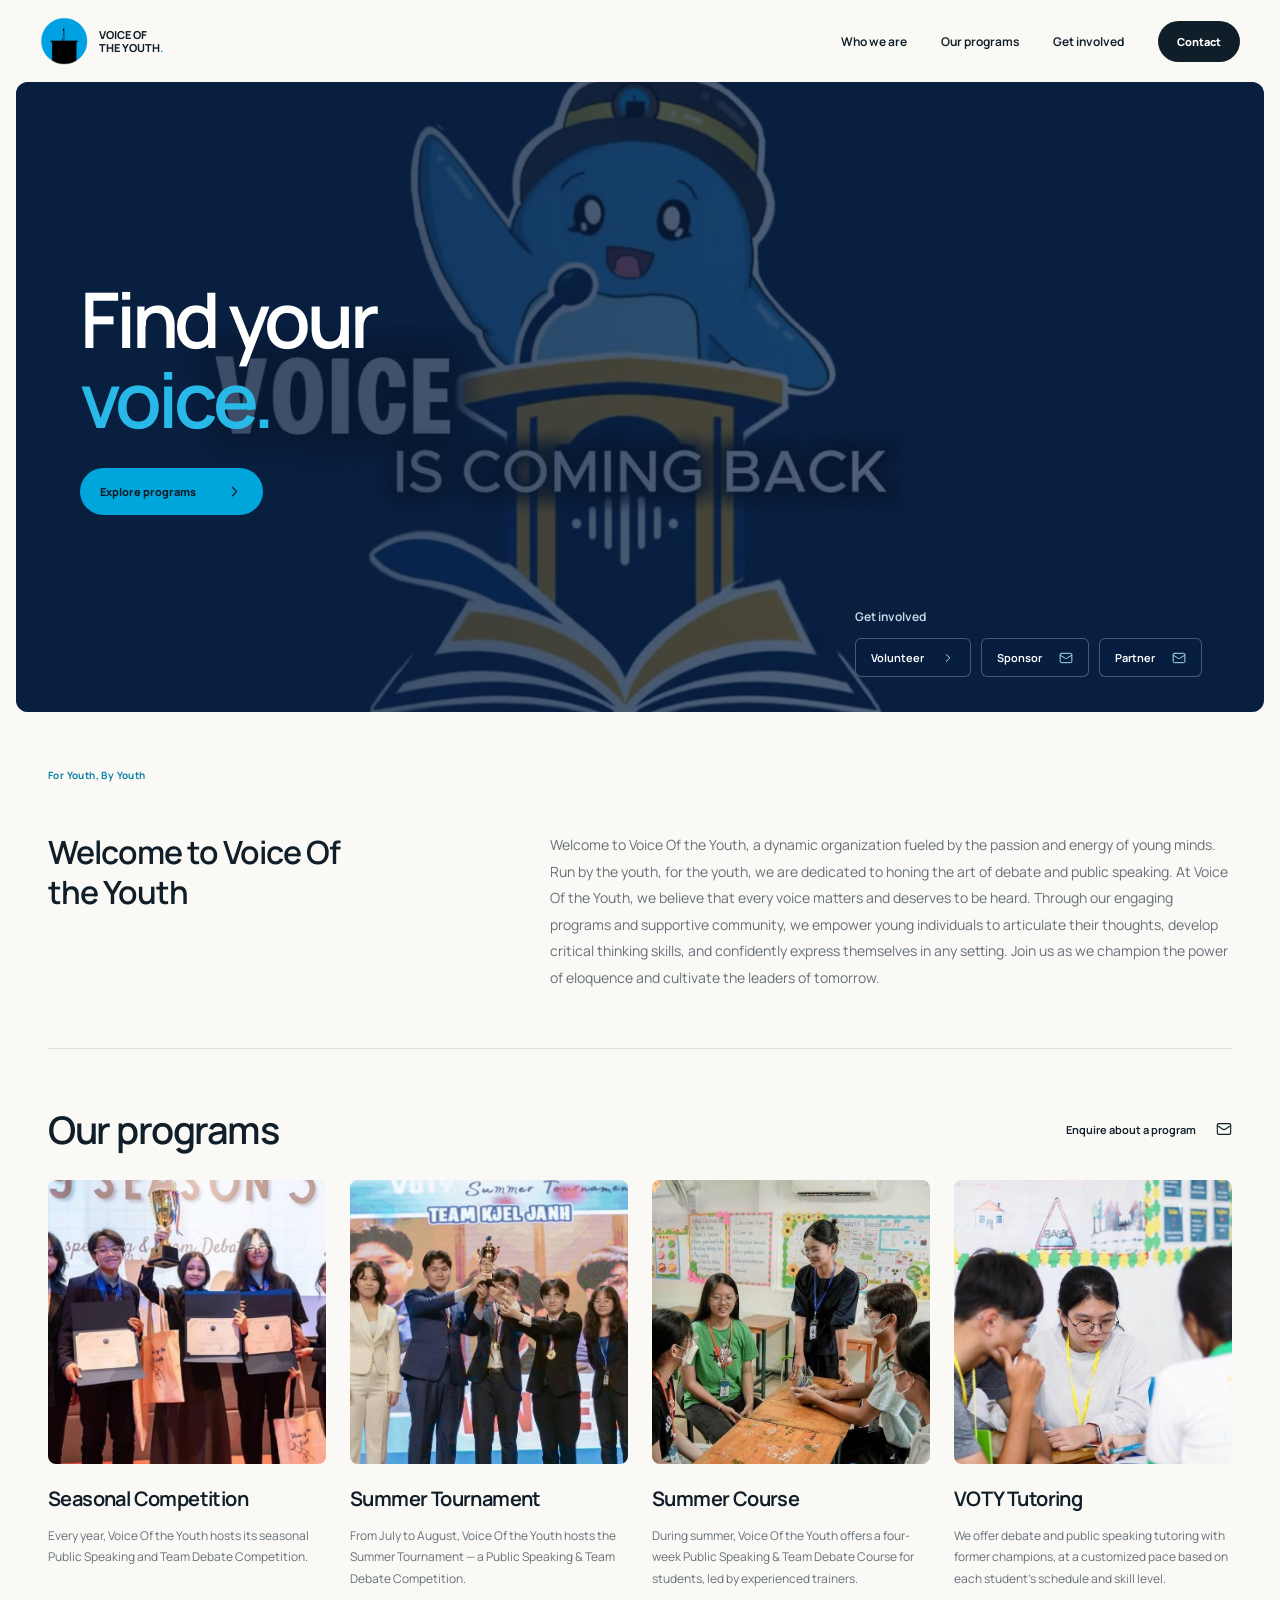
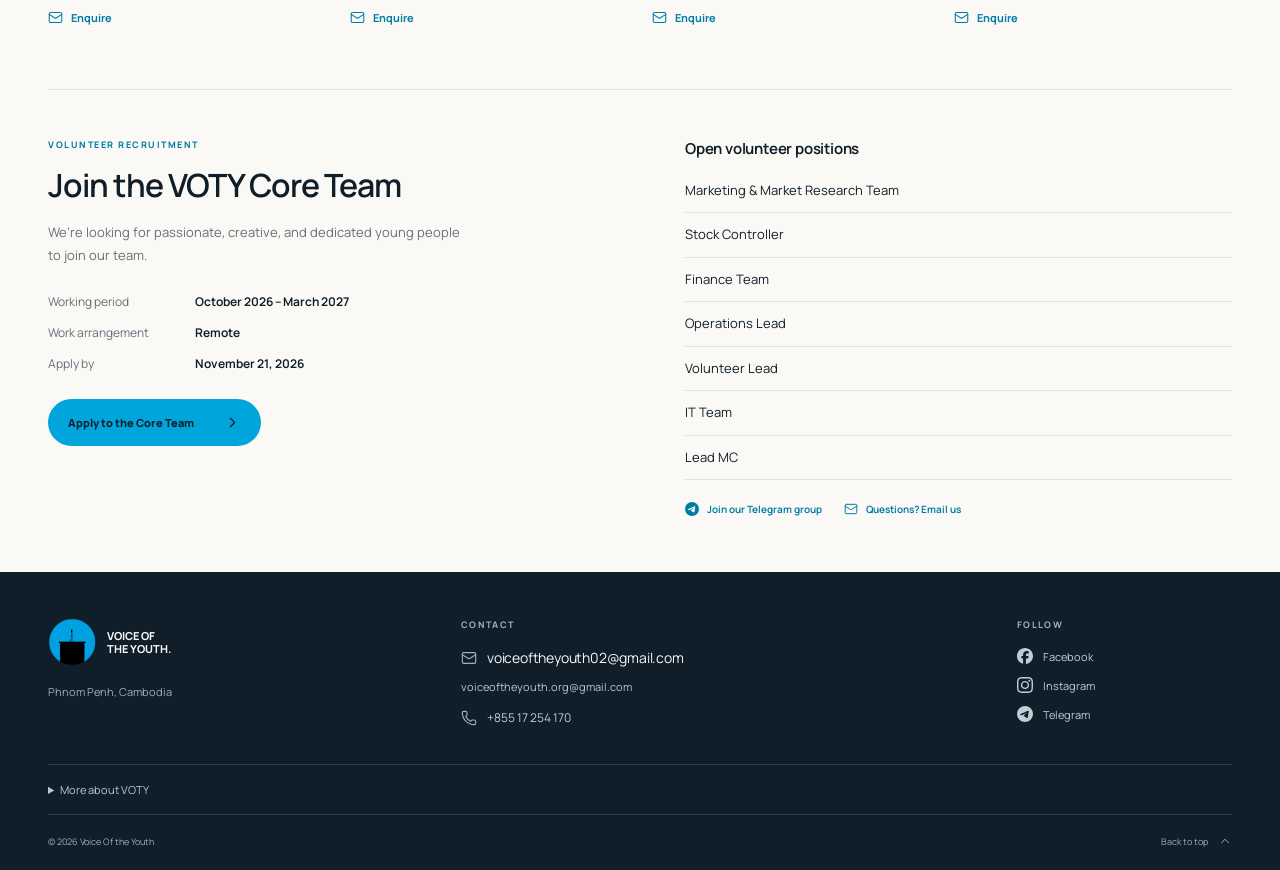
==== commit 4c042087: "Restore original homepage details and public resource links" ====
--- a/index.html
+++ b/index.html
@@ -26,27 +26,27 @@
 <path d="m22 7-8.991 5.727a2 2 0 0 1-2.009 0L2 7"></path>
 <rect height="16" rx="2" width="20" x="2" y="4"></rect>
 </svg></a></div></div></section></section>
-<section class="about wrap section" id="about"><h2>Welcome to Voice Of the Youth</h2><p>Welcome to Voice Of the Youth, a dynamic organization fueled by the passion and energy of young minds. Run by the youth, for the youth, we are dedicated to honing the art of debate and public speaking. At Voice Of the Youth, we believe that every voice matters and deserves to be heard. Through our engaging programs and supportive community, we empower young individuals to articulate their thoughts, develop critical thinking skills, and confidently express themselves in any setting. Join us as we champion the power of eloquence and cultivate the leaders of tomorrow.</p></section>
+<section class="about wrap section" id="about"><span class="welcome-tagline">For Youth, By Youth</span><h2>Welcome to Voice Of the Youth</h2><p>Welcome to Voice Of the Youth, a dynamic organization fueled by the passion and energy of young minds. Run by the youth, for the youth, we are dedicated to honing the art of debate and public speaking. At Voice Of the Youth, we believe that every voice matters and deserves to be heard. Through our engaging programs and supportive community, we empower young individuals to articulate their thoughts, develop critical thinking skills, and confidently express themselves in any setting. Join us as we champion the power of eloquence and cultivate the leaders of tomorrow.</p></section>
 <section class="programs section" id="programs"><div class="wrap"><div class="section-heading"><h2>Our programs</h2><a class="quiet-link" href="mailto:voiceoftheyouth02@gmail.com?subject=Upcoming%20VOTY%20programs">Enquire about a program <svg aria-hidden="true" class="icon ui-icon" fill="none" focusable="false" height="18" stroke="currentColor" stroke-linecap="round" stroke-linejoin="round" stroke-width="2" viewbox="0 0 24 24" width="18" xmlns="http://www.w3.org/2000/svg">
 <path d="m22 7-8.991 5.727a2 2 0 0 1-2.009 0L2 7"></path>
 <rect height="16" rx="2" width="20" x="2" y="4"></rect>
 </svg></a></div><div class="program-grid">
-<article class="program-card"><a aria-label="Ask about the Seasonal Competition" class="program-link" href="mailto:voiceoftheyouth02@gmail.com?subject=Seasonal%20Competition%20inquiry"><img alt="Seasonal competition winners holding their certificates" height="658" loading="lazy" src="assets/seasonal.jpg" width="636"/><div class="program-info"><h3>Seasonal Competition</h3><p class="program-description">Our annual public speaking and team debate competition gives students a stage to present their ideas and challenge their thinking.</p><span class="program-action"><svg aria-hidden="true" class="icon ui-icon" fill="none" focusable="false" height="18" stroke="currentColor" stroke-linecap="round" stroke-linejoin="round" stroke-width="2" viewbox="0 0 24 24" width="18" xmlns="http://www.w3.org/2000/svg">
+<article class="program-card"><div class="program-link"><a aria-label="View Seasonal Competition resource" class="program-photo" href="https://drive.google.com/file/d/1dBdIgNVXBr77-8C69leshyav_JQJBJYD/view?usp=drivesdk" rel="noopener noreferrer" target="_blank"><img alt="Seasonal competition winners holding their certificates" height="658" loading="lazy" src="assets/seasonal.jpg" width="636"/></a><div class="program-info"><h3>Seasonal Competition</h3><p class="program-description">Every year, Voice Of the Youth hosts its seasonal Public Speaking and Team Debate Competition.</p><a class="program-action" href="mailto:voiceoftheyouth02@gmail.com?subject=Seasonal%20Competition%20inquiry"><svg aria-hidden="true" class="icon ui-icon" fill="none" focusable="false" height="18" stroke="currentColor" stroke-linecap="round" stroke-linejoin="round" stroke-width="2" viewbox="0 0 24 24" width="18" xmlns="http://www.w3.org/2000/svg">
 <path d="m22 7-8.991 5.727a2 2 0 0 1-2.009 0L2 7"></path>
 <rect height="16" rx="2" width="20" x="2" y="4"></rect>
-</svg>Enquire</span></div></a></article>
-<article class="program-card"><a aria-label="Ask about the Summer Tournament" class="program-link" href="mailto:voiceoftheyouth02@gmail.com?subject=Summer%20Tournament%20inquiry"><img alt="VOTY Summer Tournament team celebrating on stage" height="666" loading="lazy" src="assets/tournament.jpg" width="645"/><div class="program-info"><h3>Summer Tournament</h3><p class="program-description">A public speaking and team debate tournament held from July to August, bringing young speakers together to compete.</p><span class="program-action"><svg aria-hidden="true" class="icon ui-icon" fill="none" focusable="false" height="18" stroke="currentColor" stroke-linecap="round" stroke-linejoin="round" stroke-width="2" viewbox="0 0 24 24" width="18" xmlns="http://www.w3.org/2000/svg">
+</svg>Enquire</a></div></div></article>
+<article class="program-card"><div class="program-link"><a aria-label="View Summer Tournament resource" class="program-photo" href="https://m.facebook.com/story.php?story_fbid=pfbid0ehArHna9smdhTJgGCwgCF3cvjK7mqmmWi2ARfmMo4BLhvccH7yGDLmRrgp2AnVTol&amp;id=100027942323706&amp;mibextid=qC1gEa" rel="noopener noreferrer" target="_blank"><img alt="VOTY Summer Tournament team celebrating on stage" height="666" loading="lazy" src="assets/tournament.jpg" width="645"/></a><div class="program-info"><h3>Summer Tournament</h3><p class="program-description">From July to August, Voice Of the Youth hosts the Summer Tournament — a Public Speaking &amp; Team Debate Competition.</p><a class="program-action" href="mailto:voiceoftheyouth02@gmail.com?subject=Summer%20Tournament%20inquiry"><svg aria-hidden="true" class="icon ui-icon" fill="none" focusable="false" height="18" stroke="currentColor" stroke-linecap="round" stroke-linejoin="round" stroke-width="2" viewbox="0 0 24 24" width="18" xmlns="http://www.w3.org/2000/svg">
 <path d="m22 7-8.991 5.727a2 2 0 0 1-2.009 0L2 7"></path>
 <rect height="16" rx="2" width="20" x="2" y="4"></rect>
-</svg>Enquire</span></div></a></article>
-<article class="program-card"><a aria-label="Ask about the Summer Course" class="program-link" href="mailto:voiceoftheyouth02@gmail.com?subject=Summer%20Course%20inquiry"><img alt="Students learning together with a VOTY trainer in a classroom" height="692" loading="lazy" src="assets/course.jpg" width="692"/><div class="program-info"><h3>Summer Course</h3><p class="program-description">A four-week course with experienced trainers. Develop your public speaking and debate skills through guided practice.</p><span class="program-action"><svg aria-hidden="true" class="icon ui-icon" fill="none" focusable="false" height="18" stroke="currentColor" stroke-linecap="round" stroke-linejoin="round" stroke-width="2" viewbox="0 0 24 24" width="18" xmlns="http://www.w3.org/2000/svg">
+</svg>Enquire</a></div></div></article>
+<article class="program-card"><div class="program-link"><a aria-label="View Summer Course resource" class="program-photo" href="https://drive.google.com/file/d/15Ca7VWWakI2miEJlNfyUmE0hlp_r3jjg/view?usp=drivesdk" rel="noopener noreferrer" target="_blank"><img alt="Students learning together with a VOTY trainer in a classroom" height="692" loading="lazy" src="assets/course.jpg" width="692"/></a><div class="program-info"><h3>Summer Course</h3><p class="program-description">During summer, Voice Of the Youth offers a four-week Public Speaking &amp; Team Debate Course for students, led by experienced trainers.</p><a class="program-action" href="mailto:voiceoftheyouth02@gmail.com?subject=Summer%20Course%20inquiry"><svg aria-hidden="true" class="icon ui-icon" fill="none" focusable="false" height="18" stroke="currentColor" stroke-linecap="round" stroke-linejoin="round" stroke-width="2" viewbox="0 0 24 24" width="18" xmlns="http://www.w3.org/2000/svg">
 <path d="m22 7-8.991 5.727a2 2 0 0 1-2.009 0L2 7"></path>
 <rect height="16" rx="2" width="20" x="2" y="4"></rect>
-</svg>Enquire</span></div></a></article>
-<article class="program-card"><a aria-label="Ask about VOTY Tutoring" class="program-link" href="mailto:voiceoftheyouth02@gmail.com?subject=VOTY%20Tutoring%20inquiry"><img alt="Students working on their debate skills around a classroom table" height="695" loading="lazy" src="assets/tutoring.jpg" width="695"/><div class="program-info"><h3>VOTY Tutoring</h3><p class="program-description">Learn from former champions with sessions tailored to your skill level, goals, and schedule.</p><span class="program-action"><svg aria-hidden="true" class="icon ui-icon" fill="none" focusable="false" height="18" stroke="currentColor" stroke-linecap="round" stroke-linejoin="round" stroke-width="2" viewbox="0 0 24 24" width="18" xmlns="http://www.w3.org/2000/svg">
+</svg>Enquire</a></div></div></article>
+<article class="program-card"><div class="program-link"><a aria-label="View VOTY Tutoring resource" class="program-photo" href="https://sites.google.com/view/voice-of-the-youth/get-involved/voty-tutoring-program" rel="noopener noreferrer" target="_blank"><img alt="Students working on their debate skills around a classroom table" height="695" loading="lazy" src="assets/tutoring.jpg" width="695"/></a><div class="program-info"><h3>VOTY Tutoring</h3><p class="program-description">We offer debate and public speaking tutoring with former champions, at a customized pace based on each student’s schedule and skill level.</p><a class="program-action" href="mailto:voiceoftheyouth02@gmail.com?subject=VOTY%20Tutoring%20inquiry"><svg aria-hidden="true" class="icon ui-icon" fill="none" focusable="false" height="18" stroke="currentColor" stroke-linecap="round" stroke-linejoin="round" stroke-width="2" viewbox="0 0 24 24" width="18" xmlns="http://www.w3.org/2000/svg">
 <path d="m22 7-8.991 5.727a2 2 0 0 1-2.009 0L2 7"></path>
 <rect height="16" rx="2" width="20" x="2" y="4"></rect>
-</svg>Enquire</span></div></a></article>
+</svg>Enquire</a></div></div></article>
 </div></div></section><section aria-labelledby="volunteer-title" class="recruitment wrap" id="volunteer"><div class="recruitment-heading"><span class="section-label">VOLUNTEER RECRUITMENT</span><h2 id="volunteer-title">Join the VOTY Core Team</h2><p>We’re looking for passionate, creative, and dedicated young people to join our team.</p><dl class="recruitment-details"><div><dt>Working period</dt><dd>October 2026 – March 2027</dd></div><div><dt>Work arrangement</dt><dd>Remote</dd></div><div><dt>Apply by</dt><dd><time datetime="2026-11-21">November 21, 2026</time></dd></div></dl><a class="button application-link" href="https://docs.google.com/forms/d/e/1FAIpQLSf3dYR7_IyxG7hdT1JtpGN9ivx5FYKRdlpLL-rU9Lvpd9oHpw/viewform?usp=publish-editor" rel="noopener noreferrer" target="_blank">Apply to the Core Team<svg aria-hidden="true" class="icon ui-icon" fill="none" focusable="false" height="18" stroke="currentColor" stroke-linecap="round" stroke-linejoin="round" stroke-width="2" viewbox="0 0 24 24" width="18" xmlns="http://www.w3.org/2000/svg">
 <path d="m9 18 6-6-6-6"></path>
 </svg></a></div><div class="recruitment-roles"><h3>Open volunteer positions</h3><ul><li>Marketing &amp; Market Research Team</li><li>Stock Controller</li><li>Finance Team</li><li>Operations Lead</li><li>Volunteer Lead</li><li>IT Team</li><li>Lead MC</li></ul><div class="recruitment-help"><a href="https://t.me/votyseason3" rel="noopener noreferrer" target="_blank"><svg aria-hidden="true" class="icon brand-icon" fill="currentColor" focusable="false" height="18" role="img" viewbox="0 0 24 24" width="18" xmlns="http://www.w3.org/2000/svg"><path d="M11.944 0A12 12 0 0 0 0 12a12 12 0 0 0 12 12 12 12 0 0 0 12-12A12 12 0 0 0 12 0a12 12 0 0 0-.056 0zm4.962 7.224c.1-.002.321.023.465.14a.506.506 0 0 1 .171.325c.016.093.036.306.02.472-.18 1.898-.962 6.502-1.36 8.627-.168.9-.499 1.201-.82 1.23-.696.065-1.225-.46-1.9-.902-1.056-.693-1.653-1.124-2.678-1.8-1.185-.78-.417-1.21.258-1.91.177-.184 3.247-2.977 3.307-3.23.007-.032.014-.15-.056-.212s-.174-.041-.249-.024c-.106.024-1.793 1.14-5.061 3.345-.48.33-.913.49-1.302.48-.428-.008-1.252-.241-1.865-.44-.752-.245-1.349-.374-1.297-.789.027-.216.325-.437.893-.663 3.498-1.524 5.83-2.529 6.998-3.014 3.332-1.386 4.025-1.627 4.476-1.635z"></path></svg>Join our Telegram group</a><a href="mailto:voiceoftheyouth02@gmail.com?subject=Core%20Team%20application%20question"><svg aria-hidden="true" class="icon ui-icon" fill="none" focusable="false" height="18" stroke="currentColor" stroke-linecap="round" stroke-linejoin="round" stroke-width="2" viewbox="0 0 24 24" width="18" xmlns="http://www.w3.org/2000/svg">
@@ -57,9 +57,9 @@
 <footer id="contact"><div class="wrap footer-main"><div class="footer-identity"><a class="brand" href="#"><img alt="" height="48" src="assets/logo.png" width="48"/><span>VOICE OF<br/>THE YOUTH.</span></a><p>Phnom Penh, Cambodia</p></div><div class="footer-contact"><span class="section-label">CONTACT</span><a class="footer-email" href="mailto:voiceoftheyouth02@gmail.com"><svg aria-hidden="true" class="icon ui-icon" fill="none" focusable="false" height="18" stroke="currentColor" stroke-linecap="round" stroke-linejoin="round" stroke-width="2" viewbox="0 0 24 24" width="18" xmlns="http://www.w3.org/2000/svg">
 <path d="m22 7-8.991 5.727a2 2 0 0 1-2.009 0L2 7"></path>
 <rect height="16" rx="2" width="20" x="2" y="4"></rect>
-</svg>voiceoftheyouth02@gmail.com </a><a class="footer-phone" href="tel:+85517254170"><svg aria-hidden="true" class="icon ui-icon" fill="none" focusable="false" height="18" stroke="currentColor" stroke-linecap="round" stroke-linejoin="round" stroke-width="2" viewbox="0 0 24 24" width="18" xmlns="http://www.w3.org/2000/svg">
+</svg>voiceoftheyouth02@gmail.com </a><a class="footer-secondary-email" href="mailto:voiceoftheyouth.org@gmail.com">voiceoftheyouth.org@gmail.com</a><a class="footer-phone" href="tel:+85517254170"><svg aria-hidden="true" class="icon ui-icon" fill="none" focusable="false" height="18" stroke="currentColor" stroke-linecap="round" stroke-linejoin="round" stroke-width="2" viewbox="0 0 24 24" width="18" xmlns="http://www.w3.org/2000/svg">
 <path d="M13.832 16.568a1 1 0 0 0 1.213-.303l.355-.465A2 2 0 0 1 17 15h3a2 2 0 0 1 2 2v3a2 2 0 0 1-2 2A18 18 0 0 1 2 4a2 2 0 0 1 2-2h3a2 2 0 0 1 2 2v3a2 2 0 0 1-.8 1.6l-.468.351a1 1 0 0 0-.292 1.233 14 14 0 0 0 6.392 6.384"></path>
-</svg>+855 17 254 170</a></div><div class="footer-social"><span class="section-label">FOLLOW</span><a href="https://www.facebook.com/debatetournamentt" rel="noopener noreferrer" target="_blank"><svg aria-hidden="true" class="icon brand-icon" fill="currentColor" focusable="false" height="18" role="img" viewbox="0 0 24 24" width="18" xmlns="http://www.w3.org/2000/svg"><path d="M9.101 23.691v-7.98H6.627v-3.667h2.474v-1.58c0-4.085 1.848-5.978 5.858-5.978.401 0 .955.042 1.468.103a8.68 8.68 0 0 1 1.141.195v3.325a8.623 8.623 0 0 0-.653-.036 26.805 26.805 0 0 0-.733-.009c-.707 0-1.259.096-1.675.309a1.686 1.686 0 0 0-.679.622c-.258.42-.374.995-.374 1.752v1.297h3.919l-.386 2.103-.287 1.564h-3.246v8.245C19.396 23.238 24 18.179 24 12.044c0-6.627-5.373-12-12-12s-12 5.373-12 12c0 5.628 3.874 10.35 9.101 11.647Z"></path></svg>Facebook</a><a href="https://www.instagram.com/_voiceoftheyouth/" rel="noopener noreferrer" target="_blank"><svg aria-hidden="true" class="icon brand-icon" fill="currentColor" focusable="false" height="18" role="img" viewbox="0 0 24 24" width="18" xmlns="http://www.w3.org/2000/svg"><path d="M7.0301.084c-1.2768.0602-2.1487.264-2.911.5634-.7888.3075-1.4575.72-2.1228 1.3877-.6652.6677-1.075 1.3368-1.3802 2.127-.2954.7638-.4956 1.6365-.552 2.914-.0564 1.2775-.0689 1.6882-.0626 4.947.0062 3.2586.0206 3.6671.0825 4.9473.061 1.2765.264 2.1482.5635 2.9107.308.7889.72 1.4573 1.388 2.1228.6679.6655 1.3365 1.0743 2.1285 1.38.7632.295 1.6361.4961 2.9134.552 1.2773.056 1.6884.069 4.9462.0627 3.2578-.0062 3.668-.0207 4.9478-.0814 1.28-.0607 2.147-.2652 2.9098-.5633.7889-.3086 1.4578-.72 2.1228-1.3881.665-.6682 1.0745-1.3378 1.3795-2.1284.2957-.7632.4966-1.636.552-2.9124.056-1.2809.0692-1.6898.063-4.948-.0063-3.2583-.021-3.6668-.0817-4.9465-.0607-1.2797-.264-2.1487-.5633-2.9117-.3084-.7889-.72-1.4568-1.3876-2.1228C21.2982 1.33 20.628.9208 19.8378.6165 19.074.321 18.2017.1197 16.9244.0645 15.6471.0093 15.236-.005 11.977.0014 8.718.0076 8.31.0215 7.0301.0839m.1402 21.6932c-1.17-.0509-1.8053-.2453-2.2287-.408-.5606-.216-.96-.4771-1.3819-.895-.422-.4178-.6811-.8186-.9-1.378-.1644-.4234-.3624-1.058-.4171-2.228-.0595-1.2645-.072-1.6442-.079-4.848-.007-3.2037.0053-3.583.0607-4.848.05-1.169.2456-1.805.408-2.2282.216-.5613.4762-.96.895-1.3816.4188-.4217.8184-.6814 1.3783-.9003.423-.1651 1.0575-.3614 2.227-.4171 1.2655-.06 1.6447-.072 4.848-.079 3.2033-.007 3.5835.005 4.8495.0608 1.169.0508 1.8053.2445 2.228.408.5608.216.96.4754 1.3816.895.4217.4194.6816.8176.9005 1.3787.1653.4217.3617 1.056.4169 2.2263.0602 1.2655.0739 1.645.0796 4.848.0058 3.203-.0055 3.5834-.061 4.848-.051 1.17-.245 1.8055-.408 2.2294-.216.5604-.4763.96-.8954 1.3814-.419.4215-.8181.6811-1.3783.9-.4224.1649-1.0577.3617-2.2262.4174-1.2656.0595-1.6448.072-4.8493.079-3.2045.007-3.5825-.006-4.848-.0608M16.953 5.5864A1.44 1.44 0 1 0 18.39 4.144a1.44 1.44 0 0 0-1.437 1.4424M5.8385 12.012c.0067 3.4032 2.7706 6.1557 6.173 6.1493 3.4026-.0065 6.157-2.7701 6.1506-6.1733-.0065-3.4032-2.771-6.1565-6.174-6.1498-3.403.0067-6.156 2.771-6.1496 6.1738M8 12.0077a4 4 0 1 1 4.008 3.9921A3.9996 3.9996 0 0 1 8 12.0077"></path></svg>Instagram</a><a href="https://t.me/votyseason3" rel="noopener noreferrer" target="_blank"><svg aria-hidden="true" class="icon brand-icon" fill="currentColor" focusable="false" height="18" role="img" viewbox="0 0 24 24" width="18" xmlns="http://www.w3.org/2000/svg"><path d="M11.944 0A12 12 0 0 0 0 12a12 12 0 0 0 12 12 12 12 0 0 0 12-12A12 12 0 0 0 12 0a12 12 0 0 0-.056 0zm4.962 7.224c.1-.002.321.023.465.14a.506.506 0 0 1 .171.325c.016.093.036.306.02.472-.18 1.898-.962 6.502-1.36 8.627-.168.9-.499 1.201-.82 1.23-.696.065-1.225-.46-1.9-.902-1.056-.693-1.653-1.124-2.678-1.8-1.185-.78-.417-1.21.258-1.91.177-.184 3.247-2.977 3.307-3.23.007-.032.014-.15-.056-.212s-.174-.041-.249-.024c-.106.024-1.793 1.14-5.061 3.345-.48.33-.913.49-1.302.48-.428-.008-1.252-.241-1.865-.44-.752-.245-1.349-.374-1.297-.789.027-.216.325-.437.893-.663 3.498-1.524 5.83-2.529 6.998-3.014 3.332-1.386 4.025-1.627 4.476-1.635z"></path></svg>Telegram</a></div></div><div class="wrap footer-bottom"><span>© <span id="year">2026</span> Voice Of the Youth</span><a href="#">Back to top<svg aria-hidden="true" class="icon ui-icon" fill="none" focusable="false" height="18" stroke="currentColor" stroke-linecap="round" stroke-linejoin="round" stroke-width="2" viewbox="0 0 24 24" width="18" xmlns="http://www.w3.org/2000/svg">
+</svg>+855 17 254 170</a></div><div class="footer-social"><span class="section-label">FOLLOW</span><a href="https://www.facebook.com/debatetournamentt" rel="noopener noreferrer" target="_blank"><svg aria-hidden="true" class="icon brand-icon" fill="currentColor" focusable="false" height="18" role="img" viewbox="0 0 24 24" width="18" xmlns="http://www.w3.org/2000/svg"><path d="M9.101 23.691v-7.98H6.627v-3.667h2.474v-1.58c0-4.085 1.848-5.978 5.858-5.978.401 0 .955.042 1.468.103a8.68 8.68 0 0 1 1.141.195v3.325a8.623 8.623 0 0 0-.653-.036 26.805 26.805 0 0 0-.733-.009c-.707 0-1.259.096-1.675.309a1.686 1.686 0 0 0-.679.622c-.258.42-.374.995-.374 1.752v1.297h3.919l-.386 2.103-.287 1.564h-3.246v8.245C19.396 23.238 24 18.179 24 12.044c0-6.627-5.373-12-12-12s-12 5.373-12 12c0 5.628 3.874 10.35 9.101 11.647Z"></path></svg>Facebook</a><a href="https://www.instagram.com/_voiceoftheyouth/" rel="noopener noreferrer" target="_blank"><svg aria-hidden="true" class="icon brand-icon" fill="currentColor" focusable="false" height="18" role="img" viewbox="0 0 24 24" width="18" xmlns="http://www.w3.org/2000/svg"><path d="M7.0301.084c-1.2768.0602-2.1487.264-2.911.5634-.7888.3075-1.4575.72-2.1228 1.3877-.6652.6677-1.075 1.3368-1.3802 2.127-.2954.7638-.4956 1.6365-.552 2.914-.0564 1.2775-.0689 1.6882-.0626 4.947.0062 3.2586.0206 3.6671.0825 4.9473.061 1.2765.264 2.1482.5635 2.9107.308.7889.72 1.4573 1.388 2.1228.6679.6655 1.3365 1.0743 2.1285 1.38.7632.295 1.6361.4961 2.9134.552 1.2773.056 1.6884.069 4.9462.0627 3.2578-.0062 3.668-.0207 4.9478-.0814 1.28-.0607 2.147-.2652 2.9098-.5633.7889-.3086 1.4578-.72 2.1228-1.3881.665-.6682 1.0745-1.3378 1.3795-2.1284.2957-.7632.4966-1.636.552-2.9124.056-1.2809.0692-1.6898.063-4.948-.0063-3.2583-.021-3.6668-.0817-4.9465-.0607-1.2797-.264-2.1487-.5633-2.9117-.3084-.7889-.72-1.4568-1.3876-2.1228C21.2982 1.33 20.628.9208 19.8378.6165 19.074.321 18.2017.1197 16.9244.0645 15.6471.0093 15.236-.005 11.977.0014 8.718.0076 8.31.0215 7.0301.0839m.1402 21.6932c-1.17-.0509-1.8053-.2453-2.2287-.408-.5606-.216-.96-.4771-1.3819-.895-.422-.4178-.6811-.8186-.9-1.378-.1644-.4234-.3624-1.058-.4171-2.228-.0595-1.2645-.072-1.6442-.079-4.848-.007-3.2037.0053-3.583.0607-4.848.05-1.169.2456-1.805.408-2.2282.216-.5613.4762-.96.895-1.3816.4188-.4217.8184-.6814 1.3783-.9003.423-.1651 1.0575-.3614 2.227-.4171 1.2655-.06 1.6447-.072 4.848-.079 3.2033-.007 3.5835.005 4.8495.0608 1.169.0508 1.8053.2445 2.228.408.5608.216.96.4754 1.3816.895.4217.4194.6816.8176.9005 1.3787.1653.4217.3617 1.056.4169 2.2263.0602 1.2655.0739 1.645.0796 4.848.0058 3.203-.0055 3.5834-.061 4.848-.051 1.17-.245 1.8055-.408 2.2294-.216.5604-.4763.96-.8954 1.3814-.419.4215-.8181.6811-1.3783.9-.4224.1649-1.0577.3617-2.2262.4174-1.2656.0595-1.6448.072-4.8493.079-3.2045.007-3.5825-.006-4.848-.0608M16.953 5.5864A1.44 1.44 0 1 0 18.39 4.144a1.44 1.44 0 0 0-1.437 1.4424M5.8385 12.012c.0067 3.4032 2.7706 6.1557 6.173 6.1493 3.4026-.0065 6.157-2.7701 6.1506-6.1733-.0065-3.4032-2.771-6.1565-6.174-6.1498-3.403.0067-6.156 2.771-6.1496 6.1738M8 12.0077a4 4 0 1 1 4.008 3.9921A3.9996 3.9996 0 0 1 8 12.0077"></path></svg>Instagram</a><a href="https://t.me/votyseason3" rel="noopener noreferrer" target="_blank"><svg aria-hidden="true" class="icon brand-icon" fill="currentColor" focusable="false" height="18" role="img" viewbox="0 0 24 24" width="18" xmlns="http://www.w3.org/2000/svg"><path d="M11.944 0A12 12 0 0 0 0 12a12 12 0 0 0 12 12 12 12 0 0 0 12-12A12 12 0 0 0 12 0a12 12 0 0 0-.056 0zm4.962 7.224c.1-.002.321.023.465.14a.506.506 0 0 1 .171.325c.016.093.036.306.02.472-.18 1.898-.962 6.502-1.36 8.627-.168.9-.499 1.201-.82 1.23-.696.065-1.225-.46-1.9-.902-1.056-.693-1.653-1.124-2.678-1.8-1.185-.78-.417-1.21.258-1.91.177-.184 3.247-2.977 3.307-3.23.007-.032.014-.15-.056-.212s-.174-.041-.249-.024c-.106.024-1.793 1.14-5.061 3.345-.48.33-.913.49-1.302.48-.428-.008-1.252-.241-1.865-.44-.752-.245-1.349-.374-1.297-.789.027-.216.325-.437.893-.663 3.498-1.524 5.83-2.529 6.998-3.014 3.332-1.386 4.025-1.627 4.476-1.635z"></path></svg>Telegram</a></div></div><details class="original-pages wrap"><summary>More about VOTY</summary><nav aria-label="Original VOTY pages" class="original-page-links"><a href="https://sites.google.com/view/voice-of-the-youth/home" rel="noopener noreferrer" target="_blank">Original website</a><a href="https://sites.google.com/view/voice-of-the-youth/about-us" rel="noopener noreferrer" target="_blank">About Us</a><a href="https://sites.google.com/view/voice-of-the-youth/about-us/our-team" rel="noopener noreferrer" target="_blank">Our Team</a><a href="https://sites.google.com/view/voice-of-the-youth/about-us/history" rel="noopener noreferrer" target="_blank">History</a><a href="https://sites.google.com/view/voice-of-the-youth/get-involved" rel="noopener noreferrer" target="_blank">Get Involved</a><a href="https://sites.google.com/view/voice-of-the-youth/get-involved/voty-tutoring-program" rel="noopener noreferrer" target="_blank">VOTY Tutoring Program</a><a href="https://sites.google.com/view/voice-of-the-youth/get-involved/upcoming-programs" rel="noopener noreferrer" target="_blank">Upcoming Programs</a><a href="https://sites.google.com/view/voice-of-the-youth/get-involved/become-a-volunteer" rel="noopener noreferrer" target="_blank">Become A Volunteer</a><a href="https://sites.google.com/view/voice-of-the-youth/get-involved/become-a-sponsor" rel="noopener noreferrer" target="_blank">Become A Sponsor</a><a href="https://sites.google.com/view/voice-of-the-youth/get-involved/voty-official-partner" rel="noopener noreferrer" target="_blank">VOTY Official Partner</a><a href="https://sites.google.com/view/voice-of-the-youth/get-involved/voty-merchandise" rel="noopener noreferrer" target="_blank">VOTY Merchandise</a></nav></details><div class="wrap footer-bottom"><span>© <span id="year">2026</span> Voice Of the Youth</span><a href="#">Back to top<svg aria-hidden="true" class="icon ui-icon" fill="none" focusable="false" height="18" stroke="currentColor" stroke-linecap="round" stroke-linejoin="round" stroke-width="2" viewbox="0 0 24 24" width="18" xmlns="http://www.w3.org/2000/svg">
 <path d="m18 15-6-6-6 6"></path>
 </svg></a></div></footer>
 </body></html>
--- a/styles.css
+++ b/styles.css
@@ -66,3 +66,7 @@
 .recruitment{border-top:1px solid var(--line);padding:48px 0 56px;display:grid;grid-template-columns:1fr 1fr;gap:90px}.recruitment .section-label{color:#007da7;font-size:9px;margin-bottom:15px}.recruitment h2{font-size:32px;letter-spacing:-1px;max-width:390px}.recruitment-heading>p{font-size:13px;color:var(--muted);line-height:1.8;max-width:420px;margin:17px 0 24px}.recruitment-details{margin:0 0 26px;display:grid;gap:12px}.recruitment-details>div{display:grid;grid-template-columns:135px 1fr;gap:12px;font-size:12px;line-height:1.6}.recruitment-details dt{color:var(--muted)}.recruitment-details dd{margin:0;font-weight:650}.recruitment-roles h3{font-size:15px;font-weight:650;letter-spacing:-.2px;margin:0 0 10px}.recruitment-roles ul{list-style:none;margin:0;padding:0}.recruitment-roles li{padding:12px 0;border-bottom:1px solid var(--line);font-size:13px;line-height:1.5}.recruitment-help{display:flex;gap:22px;flex-wrap:wrap;margin-top:22px}.recruitment-help a{display:inline-flex;align-items:center;gap:8px;font-size:10px;font-weight:650;color:#007da7}.recruitment-help .icon{width:14px;height:14px}.recruitment-help a:hover{text-decoration:underline;text-underline-offset:4px}.application-link .icon{width:17px;height:17px}
 @media(max-width:1050px){.recruitment{gap:40px}.recruitment h2{font-size:29px}}
 @media(max-width:720px){.recruitment{grid-template-columns:1fr;gap:32px;padding:32px 0 38px}.recruitment h2{font-size:27px}.recruitment-heading>p{font-size:12px;margin:14px 0 21px}.recruitment-details>div{font-size:11px;grid-template-columns:110px 1fr;gap:10px}.recruitment-roles li{font-size:12px;padding:11px 0}.recruitment-roles h3{font-size:14px}.recruitment-help{gap:18px}.application-link{font-size:11px}}
+.program-photo{display:block;overflow:hidden;border-radius:9px 9px 0 0}.program-photo>img{display:block;width:100%;height:auto;aspect-ratio:2.15;object-fit:cover;object-position:center 25%}.program-action:hover{text-decoration:underline;text-underline-offset:4px}.welcome-tagline{grid-column:1/-1;font-size:10px;font-weight:650;color:#007da7;letter-spacing:.4px;margin-bottom:-42px}.footer-secondary-email{display:block;font-size:11px;color:#b7c8d4;overflow-wrap:anywhere;margin:0 0 15px}.original-pages{border-top:1px solid #ffffff20;padding:17px 0;color:#b7c8d4}.original-pages summary{cursor:pointer;font-size:11px;width:fit-content}.original-page-links{display:grid;grid-template-columns:repeat(4,minmax(0,1fr));gap:15px 22px;padding:22px 0 6px;align-items:start}.original-page-links>a{font-size:11px;line-height:1.6;font-weight:400}.original-page-links>a:hover{color:#5acdf4}
+@media(min-width:1200px){.program-photo{border-radius:8px}.program-photo>img{aspect-ratio:.98;object-position:center}}
+@media(max-width:1050px){.program-photo>img{aspect-ratio:1.9}.original-page-links{grid-template-columns:repeat(3,minmax(0,1fr))}}
+@media(max-width:720px){.program-photo>img{aspect-ratio:2;object-position:center 25%}.welcome-tagline{margin-bottom:-8px;font-size:9px}.footer-secondary-email{font-size:10px;line-height:1.7;max-width:230px}.original-page-links{grid-template-columns:repeat(2,minmax(0,1fr));gap:14px 20px}.original-page-links>a{font-size:10px}}
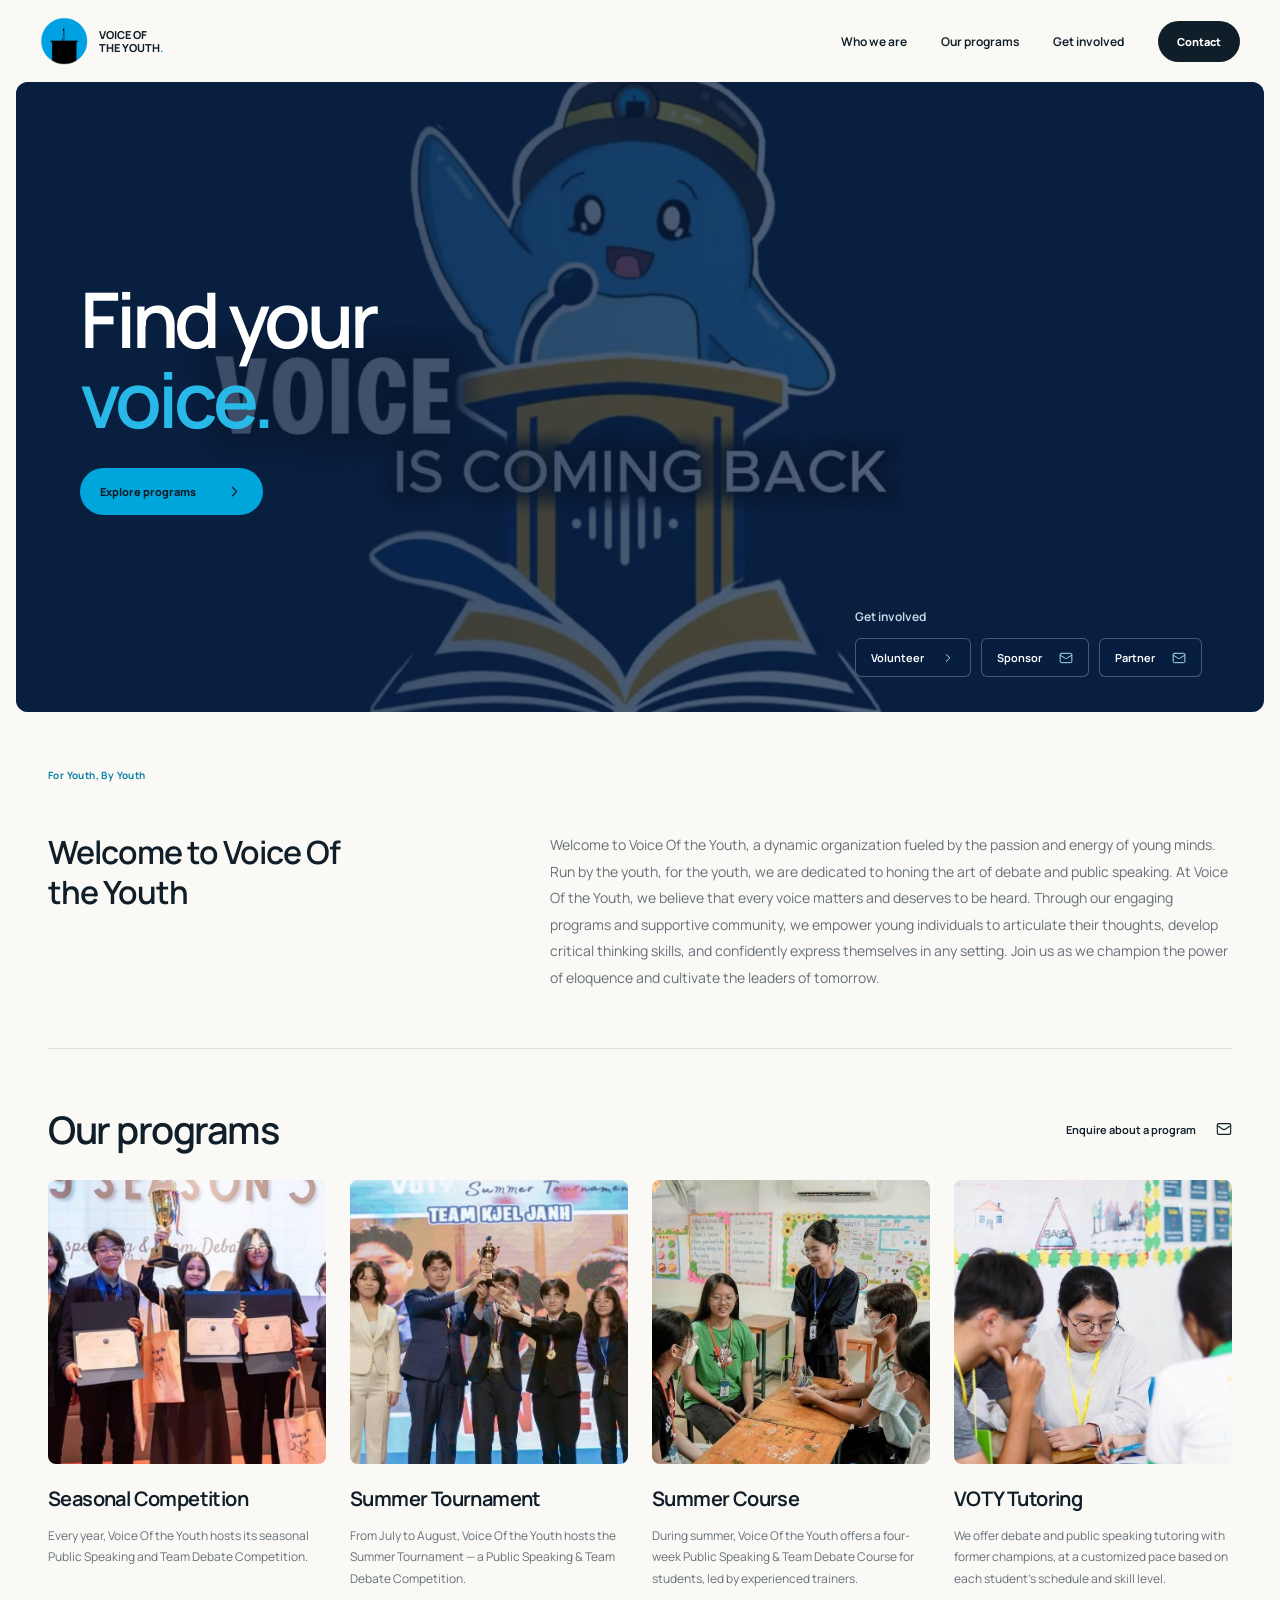
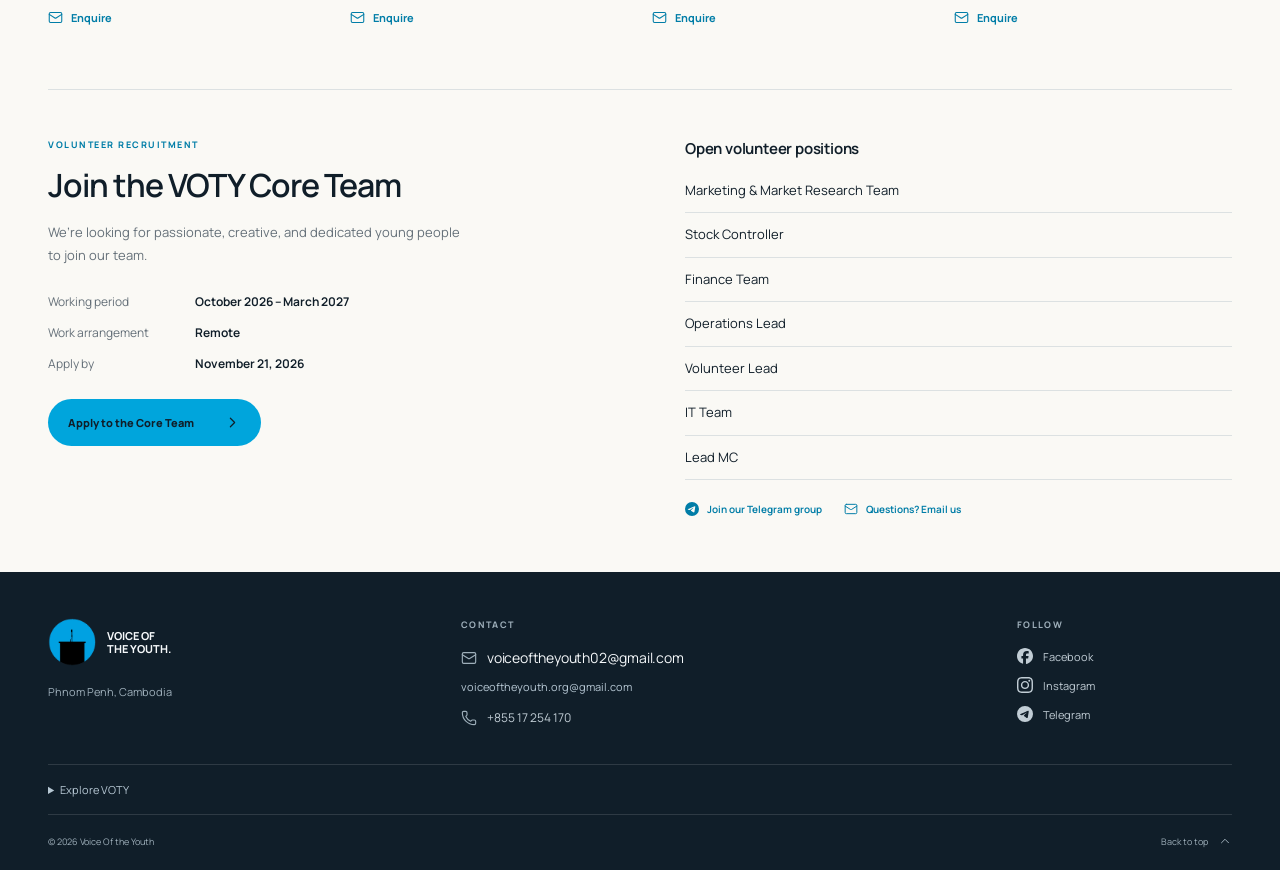
==== commit fa58f5a1: "Rebuild original Google Sites sections as local static pages" ====
--- a/index.html
+++ b/index.html
@@ -7,22 +7,22 @@
 <meta content="A youth-led community in Phnom Penh, Cambodia. Find your voice through public speaking, debate, competitions, and personalized tutoring." name="description"/>
 <meta content="#00a5dc" name="theme-color"/><link href="assets/logo.png" rel="icon"/><link href="styles.css" rel="stylesheet"/><script defer="" src="script.js"></script>
 <link as="font" crossorigin="" href="assets/fonts/manrope.ttf" rel="preload" type="font/ttf"/></head>
-<body>
+<body class="page-index">
 <a class="skip" href="#main">Skip to content</a>
 <header class="header"><a aria-label="Voice Of the Youth home" class="brand" href="#"><img alt="" height="48" src="assets/logo.png" width="48"/><span>VOICE OF<br/>THE YOUTH<span class="brand-dot">.</span></span></a><button aria-controls="navigation" aria-expanded="false" class="menu-toggle">Menu <svg aria-hidden="true" class="icon ui-icon" fill="none" focusable="false" height="18" stroke="currentColor" stroke-linecap="round" stroke-linejoin="round" stroke-width="2" viewbox="0 0 24 24" width="18" xmlns="http://www.w3.org/2000/svg">
 <path d="M4 5h16"></path>
 <path d="M4 12h16"></path>
 <path d="M4 19h16"></path>
-</svg></button><nav aria-label="Main navigation" id="navigation"><a href="#about">Who we are</a><a href="#programs">Our programs</a><a href="#involved">Get involved</a><a class="button button-small" href="#contact">Contact</a></nav></header>
+</svg></button><nav aria-label="Main navigation" id="navigation"><a href="about.html">Who we are</a><a href="#programs">Our programs</a><a href="#involved">Get involved</a><a class="button button-small" href="#contact">Contact</a></nav></header>
 <main id="main">
 <section aria-label="Voice Of the Youth introduction" class="hero"><div class="hero-video"><video aria-label="Voice Of the Youth animated introduction" autoplay="" id="hero-video" loop="" muted="" playsinline="" poster="assets/video-poster.jpg" preload="auto"><source src="assets/voice-of-the-youth.mp4" type="video/mp4"/></video></div><div class="hero-message"><h1>Find your<br/><span>voice.</span></h1><a class="button" href="#programs">Explore programs <svg aria-hidden="true" class="icon ui-icon" fill="none" focusable="false" height="18" stroke="currentColor" stroke-linecap="round" stroke-linejoin="round" stroke-width="2" viewbox="0 0 24 24" width="18" xmlns="http://www.w3.org/2000/svg">
 <path d="m9 18 6-6-6-6"></path>
-</svg></a></div><section class="involved section" id="involved"><div class="involvement-panel"><div class="involvement-intro"><h2>Get involved</h2></div><div class="involvement-links"><a href="#volunteer"><span>Volunteer</span><svg aria-hidden="true" class="icon ui-icon" fill="none" focusable="false" height="18" stroke="currentColor" stroke-linecap="round" stroke-linejoin="round" stroke-width="2" viewbox="0 0 24 24" width="18" xmlns="http://www.w3.org/2000/svg">
+</svg></a></div><section class="involved section" id="involved"><div class="involvement-panel"><div class="involvement-intro"><h2>Get involved</h2></div><div class="involvement-links"><a href="volunteer.html"><span>Volunteer</span><svg aria-hidden="true" class="icon ui-icon" fill="none" focusable="false" height="18" stroke="currentColor" stroke-linecap="round" stroke-linejoin="round" stroke-width="2" viewbox="0 0 24 24" width="18" xmlns="http://www.w3.org/2000/svg">
 <path d="m9 18 6-6-6-6"></path>
-</svg></a><a href="mailto:voiceoftheyouth02@gmail.com?subject=Sponsor%20VOTY"><span>Sponsor</span><svg aria-hidden="true" class="icon ui-icon" fill="none" focusable="false" height="18" stroke="currentColor" stroke-linecap="round" stroke-linejoin="round" stroke-width="2" viewbox="0 0 24 24" width="18" xmlns="http://www.w3.org/2000/svg">
+</svg></a><a href="sponsor.html"><span>Sponsor</span><svg aria-hidden="true" class="icon ui-icon" fill="none" focusable="false" height="18" stroke="currentColor" stroke-linecap="round" stroke-linejoin="round" stroke-width="2" viewbox="0 0 24 24" width="18" xmlns="http://www.w3.org/2000/svg">
 <path d="m22 7-8.991 5.727a2 2 0 0 1-2.009 0L2 7"></path>
 <rect height="16" rx="2" width="20" x="2" y="4"></rect>
-</svg></a><a href="mailto:voiceoftheyouth02@gmail.com?subject=Partner%20with%20VOTY"><span>Partner</span><svg aria-hidden="true" class="icon ui-icon" fill="none" focusable="false" height="18" stroke="currentColor" stroke-linecap="round" stroke-linejoin="round" stroke-width="2" viewbox="0 0 24 24" width="18" xmlns="http://www.w3.org/2000/svg">
+</svg></a><a href="partner.html"><span>Partner</span><svg aria-hidden="true" class="icon ui-icon" fill="none" focusable="false" height="18" stroke="currentColor" stroke-linecap="round" stroke-linejoin="round" stroke-width="2" viewbox="0 0 24 24" width="18" xmlns="http://www.w3.org/2000/svg">
 <path d="m22 7-8.991 5.727a2 2 0 0 1-2.009 0L2 7"></path>
 <rect height="16" rx="2" width="20" x="2" y="4"></rect>
 </svg></a></div></div></section></section>
@@ -43,7 +43,7 @@
 <path d="m22 7-8.991 5.727a2 2 0 0 1-2.009 0L2 7"></path>
 <rect height="16" rx="2" width="20" x="2" y="4"></rect>
 </svg>Enquire</a></div></div></article>
-<article class="program-card"><div class="program-link"><a aria-label="View VOTY Tutoring resource" class="program-photo" href="https://sites.google.com/view/voice-of-the-youth/get-involved/voty-tutoring-program" rel="noopener noreferrer" target="_blank"><img alt="Students working on their debate skills around a classroom table" height="695" loading="lazy" src="assets/tutoring.jpg" width="695"/></a><div class="program-info"><h3>VOTY Tutoring</h3><p class="program-description">We offer debate and public speaking tutoring with former champions, at a customized pace based on each student’s schedule and skill level.</p><a class="program-action" href="mailto:voiceoftheyouth02@gmail.com?subject=VOTY%20Tutoring%20inquiry"><svg aria-hidden="true" class="icon ui-icon" fill="none" focusable="false" height="18" stroke="currentColor" stroke-linecap="round" stroke-linejoin="round" stroke-width="2" viewbox="0 0 24 24" width="18" xmlns="http://www.w3.org/2000/svg">
+<article class="program-card"><div class="program-link"><a aria-label="View VOTY Tutoring resource" class="program-photo" href="tutoring.html"><img alt="Students working on their debate skills around a classroom table" height="695" loading="lazy" src="assets/tutoring.jpg" width="695"/></a><div class="program-info"><h3>VOTY Tutoring</h3><p class="program-description">We offer debate and public speaking tutoring with former champions, at a customized pace based on each student’s schedule and skill level.</p><a class="program-action" href="mailto:voiceoftheyouth02@gmail.com?subject=VOTY%20Tutoring%20inquiry"><svg aria-hidden="true" class="icon ui-icon" fill="none" focusable="false" height="18" stroke="currentColor" stroke-linecap="round" stroke-linejoin="round" stroke-width="2" viewbox="0 0 24 24" width="18" xmlns="http://www.w3.org/2000/svg">
 <path d="m22 7-8.991 5.727a2 2 0 0 1-2.009 0L2 7"></path>
 <rect height="16" rx="2" width="20" x="2" y="4"></rect>
 </svg>Enquire</a></div></div></article>
@@ -59,7 +59,7 @@
 <rect height="16" rx="2" width="20" x="2" y="4"></rect>
 </svg>voiceoftheyouth02@gmail.com </a><a class="footer-secondary-email" href="mailto:voiceoftheyouth.org@gmail.com">voiceoftheyouth.org@gmail.com</a><a class="footer-phone" href="tel:+85517254170"><svg aria-hidden="true" class="icon ui-icon" fill="none" focusable="false" height="18" stroke="currentColor" stroke-linecap="round" stroke-linejoin="round" stroke-width="2" viewbox="0 0 24 24" width="18" xmlns="http://www.w3.org/2000/svg">
 <path d="M13.832 16.568a1 1 0 0 0 1.213-.303l.355-.465A2 2 0 0 1 17 15h3a2 2 0 0 1 2 2v3a2 2 0 0 1-2 2A18 18 0 0 1 2 4a2 2 0 0 1 2-2h3a2 2 0 0 1 2 2v3a2 2 0 0 1-.8 1.6l-.468.351a1 1 0 0 0-.292 1.233 14 14 0 0 0 6.392 6.384"></path>
-</svg>+855 17 254 170</a></div><div class="footer-social"><span class="section-label">FOLLOW</span><a href="https://www.facebook.com/debatetournamentt" rel="noopener noreferrer" target="_blank"><svg aria-hidden="true" class="icon brand-icon" fill="currentColor" focusable="false" height="18" role="img" viewbox="0 0 24 24" width="18" xmlns="http://www.w3.org/2000/svg"><path d="M9.101 23.691v-7.98H6.627v-3.667h2.474v-1.58c0-4.085 1.848-5.978 5.858-5.978.401 0 .955.042 1.468.103a8.68 8.68 0 0 1 1.141.195v3.325a8.623 8.623 0 0 0-.653-.036 26.805 26.805 0 0 0-.733-.009c-.707 0-1.259.096-1.675.309a1.686 1.686 0 0 0-.679.622c-.258.42-.374.995-.374 1.752v1.297h3.919l-.386 2.103-.287 1.564h-3.246v8.245C19.396 23.238 24 18.179 24 12.044c0-6.627-5.373-12-12-12s-12 5.373-12 12c0 5.628 3.874 10.35 9.101 11.647Z"></path></svg>Facebook</a><a href="https://www.instagram.com/_voiceoftheyouth/" rel="noopener noreferrer" target="_blank"><svg aria-hidden="true" class="icon brand-icon" fill="currentColor" focusable="false" height="18" role="img" viewbox="0 0 24 24" width="18" xmlns="http://www.w3.org/2000/svg"><path d="M7.0301.084c-1.2768.0602-2.1487.264-2.911.5634-.7888.3075-1.4575.72-2.1228 1.3877-.6652.6677-1.075 1.3368-1.3802 2.127-.2954.7638-.4956 1.6365-.552 2.914-.0564 1.2775-.0689 1.6882-.0626 4.947.0062 3.2586.0206 3.6671.0825 4.9473.061 1.2765.264 2.1482.5635 2.9107.308.7889.72 1.4573 1.388 2.1228.6679.6655 1.3365 1.0743 2.1285 1.38.7632.295 1.6361.4961 2.9134.552 1.2773.056 1.6884.069 4.9462.0627 3.2578-.0062 3.668-.0207 4.9478-.0814 1.28-.0607 2.147-.2652 2.9098-.5633.7889-.3086 1.4578-.72 2.1228-1.3881.665-.6682 1.0745-1.3378 1.3795-2.1284.2957-.7632.4966-1.636.552-2.9124.056-1.2809.0692-1.6898.063-4.948-.0063-3.2583-.021-3.6668-.0817-4.9465-.0607-1.2797-.264-2.1487-.5633-2.9117-.3084-.7889-.72-1.4568-1.3876-2.1228C21.2982 1.33 20.628.9208 19.8378.6165 19.074.321 18.2017.1197 16.9244.0645 15.6471.0093 15.236-.005 11.977.0014 8.718.0076 8.31.0215 7.0301.0839m.1402 21.6932c-1.17-.0509-1.8053-.2453-2.2287-.408-.5606-.216-.96-.4771-1.3819-.895-.422-.4178-.6811-.8186-.9-1.378-.1644-.4234-.3624-1.058-.4171-2.228-.0595-1.2645-.072-1.6442-.079-4.848-.007-3.2037.0053-3.583.0607-4.848.05-1.169.2456-1.805.408-2.2282.216-.5613.4762-.96.895-1.3816.4188-.4217.8184-.6814 1.3783-.9003.423-.1651 1.0575-.3614 2.227-.4171 1.2655-.06 1.6447-.072 4.848-.079 3.2033-.007 3.5835.005 4.8495.0608 1.169.0508 1.8053.2445 2.228.408.5608.216.96.4754 1.3816.895.4217.4194.6816.8176.9005 1.3787.1653.4217.3617 1.056.4169 2.2263.0602 1.2655.0739 1.645.0796 4.848.0058 3.203-.0055 3.5834-.061 4.848-.051 1.17-.245 1.8055-.408 2.2294-.216.5604-.4763.96-.8954 1.3814-.419.4215-.8181.6811-1.3783.9-.4224.1649-1.0577.3617-2.2262.4174-1.2656.0595-1.6448.072-4.8493.079-3.2045.007-3.5825-.006-4.848-.0608M16.953 5.5864A1.44 1.44 0 1 0 18.39 4.144a1.44 1.44 0 0 0-1.437 1.4424M5.8385 12.012c.0067 3.4032 2.7706 6.1557 6.173 6.1493 3.4026-.0065 6.157-2.7701 6.1506-6.1733-.0065-3.4032-2.771-6.1565-6.174-6.1498-3.403.0067-6.156 2.771-6.1496 6.1738M8 12.0077a4 4 0 1 1 4.008 3.9921A3.9996 3.9996 0 0 1 8 12.0077"></path></svg>Instagram</a><a href="https://t.me/votyseason3" rel="noopener noreferrer" target="_blank"><svg aria-hidden="true" class="icon brand-icon" fill="currentColor" focusable="false" height="18" role="img" viewbox="0 0 24 24" width="18" xmlns="http://www.w3.org/2000/svg"><path d="M11.944 0A12 12 0 0 0 0 12a12 12 0 0 0 12 12 12 12 0 0 0 12-12A12 12 0 0 0 12 0a12 12 0 0 0-.056 0zm4.962 7.224c.1-.002.321.023.465.14a.506.506 0 0 1 .171.325c.016.093.036.306.02.472-.18 1.898-.962 6.502-1.36 8.627-.168.9-.499 1.201-.82 1.23-.696.065-1.225-.46-1.9-.902-1.056-.693-1.653-1.124-2.678-1.8-1.185-.78-.417-1.21.258-1.91.177-.184 3.247-2.977 3.307-3.23.007-.032.014-.15-.056-.212s-.174-.041-.249-.024c-.106.024-1.793 1.14-5.061 3.345-.48.33-.913.49-1.302.48-.428-.008-1.252-.241-1.865-.44-.752-.245-1.349-.374-1.297-.789.027-.216.325-.437.893-.663 3.498-1.524 5.83-2.529 6.998-3.014 3.332-1.386 4.025-1.627 4.476-1.635z"></path></svg>Telegram</a></div></div><details class="original-pages wrap"><summary>More about VOTY</summary><nav aria-label="Original VOTY pages" class="original-page-links"><a href="https://sites.google.com/view/voice-of-the-youth/home" rel="noopener noreferrer" target="_blank">Original website</a><a href="https://sites.google.com/view/voice-of-the-youth/about-us" rel="noopener noreferrer" target="_blank">About Us</a><a href="https://sites.google.com/view/voice-of-the-youth/about-us/our-team" rel="noopener noreferrer" target="_blank">Our Team</a><a href="https://sites.google.com/view/voice-of-the-youth/about-us/history" rel="noopener noreferrer" target="_blank">History</a><a href="https://sites.google.com/view/voice-of-the-youth/get-involved" rel="noopener noreferrer" target="_blank">Get Involved</a><a href="https://sites.google.com/view/voice-of-the-youth/get-involved/voty-tutoring-program" rel="noopener noreferrer" target="_blank">VOTY Tutoring Program</a><a href="https://sites.google.com/view/voice-of-the-youth/get-involved/upcoming-programs" rel="noopener noreferrer" target="_blank">Upcoming Programs</a><a href="https://sites.google.com/view/voice-of-the-youth/get-involved/become-a-volunteer" rel="noopener noreferrer" target="_blank">Become A Volunteer</a><a href="https://sites.google.com/view/voice-of-the-youth/get-involved/become-a-sponsor" rel="noopener noreferrer" target="_blank">Become A Sponsor</a><a href="https://sites.google.com/view/voice-of-the-youth/get-involved/voty-official-partner" rel="noopener noreferrer" target="_blank">VOTY Official Partner</a><a href="https://sites.google.com/view/voice-of-the-youth/get-involved/voty-merchandise" rel="noopener noreferrer" target="_blank">VOTY Merchandise</a></nav></details><div class="wrap footer-bottom"><span>© <span id="year">2026</span> Voice Of the Youth</span><a href="#">Back to top<svg aria-hidden="true" class="icon ui-icon" fill="none" focusable="false" height="18" stroke="currentColor" stroke-linecap="round" stroke-linejoin="round" stroke-width="2" viewbox="0 0 24 24" width="18" xmlns="http://www.w3.org/2000/svg">
+</svg>+855 17 254 170</a></div><div class="footer-social"><span class="section-label">FOLLOW</span><a href="https://www.facebook.com/debatetournamentt" rel="noopener noreferrer" target="_blank"><svg aria-hidden="true" class="icon brand-icon" fill="currentColor" focusable="false" height="18" role="img" viewbox="0 0 24 24" width="18" xmlns="http://www.w3.org/2000/svg"><path d="M9.101 23.691v-7.98H6.627v-3.667h2.474v-1.58c0-4.085 1.848-5.978 5.858-5.978.401 0 .955.042 1.468.103a8.68 8.68 0 0 1 1.141.195v3.325a8.623 8.623 0 0 0-.653-.036 26.805 26.805 0 0 0-.733-.009c-.707 0-1.259.096-1.675.309a1.686 1.686 0 0 0-.679.622c-.258.42-.374.995-.374 1.752v1.297h3.919l-.386 2.103-.287 1.564h-3.246v8.245C19.396 23.238 24 18.179 24 12.044c0-6.627-5.373-12-12-12s-12 5.373-12 12c0 5.628 3.874 10.35 9.101 11.647Z"></path></svg>Facebook</a><a href="https://www.instagram.com/_voiceoftheyouth/" rel="noopener noreferrer" target="_blank"><svg aria-hidden="true" class="icon brand-icon" fill="currentColor" focusable="false" height="18" role="img" viewbox="0 0 24 24" width="18" xmlns="http://www.w3.org/2000/svg"><path d="M7.0301.084c-1.2768.0602-2.1487.264-2.911.5634-.7888.3075-1.4575.72-2.1228 1.3877-.6652.6677-1.075 1.3368-1.3802 2.127-.2954.7638-.4956 1.6365-.552 2.914-.0564 1.2775-.0689 1.6882-.0626 4.947.0062 3.2586.0206 3.6671.0825 4.9473.061 1.2765.264 2.1482.5635 2.9107.308.7889.72 1.4573 1.388 2.1228.6679.6655 1.3365 1.0743 2.1285 1.38.7632.295 1.6361.4961 2.9134.552 1.2773.056 1.6884.069 4.9462.0627 3.2578-.0062 3.668-.0207 4.9478-.0814 1.28-.0607 2.147-.2652 2.9098-.5633.7889-.3086 1.4578-.72 2.1228-1.3881.665-.6682 1.0745-1.3378 1.3795-2.1284.2957-.7632.4966-1.636.552-2.9124.056-1.2809.0692-1.6898.063-4.948-.0063-3.2583-.021-3.6668-.0817-4.9465-.0607-1.2797-.264-2.1487-.5633-2.9117-.3084-.7889-.72-1.4568-1.3876-2.1228C21.2982 1.33 20.628.9208 19.8378.6165 19.074.321 18.2017.1197 16.9244.0645 15.6471.0093 15.236-.005 11.977.0014 8.718.0076 8.31.0215 7.0301.0839m.1402 21.6932c-1.17-.0509-1.8053-.2453-2.2287-.408-.5606-.216-.96-.4771-1.3819-.895-.422-.4178-.6811-.8186-.9-1.378-.1644-.4234-.3624-1.058-.4171-2.228-.0595-1.2645-.072-1.6442-.079-4.848-.007-3.2037.0053-3.583.0607-4.848.05-1.169.2456-1.805.408-2.2282.216-.5613.4762-.96.895-1.3816.4188-.4217.8184-.6814 1.3783-.9003.423-.1651 1.0575-.3614 2.227-.4171 1.2655-.06 1.6447-.072 4.848-.079 3.2033-.007 3.5835.005 4.8495.0608 1.169.0508 1.8053.2445 2.228.408.5608.216.96.4754 1.3816.895.4217.4194.6816.8176.9005 1.3787.1653.4217.3617 1.056.4169 2.2263.0602 1.2655.0739 1.645.0796 4.848.0058 3.203-.0055 3.5834-.061 4.848-.051 1.17-.245 1.8055-.408 2.2294-.216.5604-.4763.96-.8954 1.3814-.419.4215-.8181.6811-1.3783.9-.4224.1649-1.0577.3617-2.2262.4174-1.2656.0595-1.6448.072-4.8493.079-3.2045.007-3.5825-.006-4.848-.0608M16.953 5.5864A1.44 1.44 0 1 0 18.39 4.144a1.44 1.44 0 0 0-1.437 1.4424M5.8385 12.012c.0067 3.4032 2.7706 6.1557 6.173 6.1493 3.4026-.0065 6.157-2.7701 6.1506-6.1733-.0065-3.4032-2.771-6.1565-6.174-6.1498-3.403.0067-6.156 2.771-6.1496 6.1738M8 12.0077a4 4 0 1 1 4.008 3.9921A3.9996 3.9996 0 0 1 8 12.0077"></path></svg>Instagram</a><a href="https://t.me/votyseason3" rel="noopener noreferrer" target="_blank"><svg aria-hidden="true" class="icon brand-icon" fill="currentColor" focusable="false" height="18" role="img" viewbox="0 0 24 24" width="18" xmlns="http://www.w3.org/2000/svg"><path d="M11.944 0A12 12 0 0 0 0 12a12 12 0 0 0 12 12 12 12 0 0 0 12-12A12 12 0 0 0 12 0a12 12 0 0 0-.056 0zm4.962 7.224c.1-.002.321.023.465.14a.506.506 0 0 1 .171.325c.016.093.036.306.02.472-.18 1.898-.962 6.502-1.36 8.627-.168.9-.499 1.201-.82 1.23-.696.065-1.225-.46-1.9-.902-1.056-.693-1.653-1.124-2.678-1.8-1.185-.78-.417-1.21.258-1.91.177-.184 3.247-2.977 3.307-3.23.007-.032.014-.15-.056-.212s-.174-.041-.249-.024c-.106.024-1.793 1.14-5.061 3.345-.48.33-.913.49-1.302.48-.428-.008-1.252-.241-1.865-.44-.752-.245-1.349-.374-1.297-.789.027-.216.325-.437.893-.663 3.498-1.524 5.83-2.529 6.998-3.014 3.332-1.386 4.025-1.627 4.476-1.635z"></path></svg>Telegram</a></div></div><details class="original-pages wrap"><summary>Explore VOTY</summary><nav aria-label="Original VOTY pages" class="original-page-links"><a href="index.html">Home</a><a href="about.html">About Us</a><a href="team.html">Our Team</a><a href="history.html">History</a><a href="get-involved.html">Get Involved</a><a href="tutoring.html">VOTY Tutoring Program</a><a href="upcoming-programs.html">Upcoming Programs</a><a href="volunteer.html">Become A Volunteer</a><a href="sponsor.html">Become A Sponsor</a><a href="partner.html">VOTY Official Partner</a><a href="merchandise.html">VOTY Merchandise</a></nav></details><div class="wrap footer-bottom"><span>© <span id="year">2026</span> Voice Of the Youth</span><a href="#">Back to top<svg aria-hidden="true" class="icon ui-icon" fill="none" focusable="false" height="18" stroke="currentColor" stroke-linecap="round" stroke-linejoin="round" stroke-width="2" viewbox="0 0 24 24" width="18" xmlns="http://www.w3.org/2000/svg">
 <path d="m18 15-6-6-6 6"></path>
 </svg></a></div></footer>
 </body></html>
--- a/styles.css
+++ b/styles.css
@@ -70,3 +70,8 @@
 @media(min-width:1200px){.program-photo{border-radius:8px}.program-photo>img{aspect-ratio:.98;object-position:center}}
 @media(max-width:1050px){.program-photo>img{aspect-ratio:1.9}.original-page-links{grid-template-columns:repeat(3,minmax(0,1fr))}}
 @media(max-width:720px){.program-photo>img{aspect-ratio:2;object-position:center 25%}.welcome-tagline{margin-bottom:-8px;font-size:9px}.footer-secondary-email{font-size:10px;line-height:1.7;max-width:230px}.original-page-links{grid-template-columns:repeat(2,minmax(0,1fr));gap:14px 20px}.original-page-links>a{font-size:10px}}
+.subpage{padding-top:38px;padding-bottom:48px}.page-heading{padding:0 0 36px;border-bottom:1px solid var(--line);margin-bottom:30px}.breadcrumb{font-size:11px;color:var(--muted)}.page-heading h1{font-size:clamp(36px,5vw,60px);line-height:1.1;letter-spacing:-2px;font-weight:600;color:var(--ink);margin:21px 0 0}.content-section{margin:0 0 28px;max-width:900px}.content-section h2{font-size:25px;letter-spacing:-.7px;line-height:1.4;margin:25px 0 15px}.content-section p{font-size:14px;line-height:1.9;color:var(--muted);margin:12px 0;max-width:800px}.content-section p a:not(.button){color:#007da7;text-decoration:underline;text-underline-offset:4px}.source-action{margin:8px 0 10px}.source-photo{width:min(100%,700px);height:auto;border-radius:9px;margin:15px 0}.with-photo{display:flow-root}.with-photo>.source-photo{max-width:260px;max-height:350px;object-fit:contain;float:left;margin:0 30px 20px 0}.source-gallery{max-width:none;display:grid;grid-template-columns:repeat(4,minmax(0,1fr));gap:24px}.source-gallery-card{min-width:0}.source-gallery-card .source-photo{width:100%;height:260px;object-fit:cover;object-position:top;margin:0 0 15px}.source-gallery-card h2{font-size:18px;letter-spacing:-.4px;margin:10px 0}.source-gallery-card p{font-size:12px;line-height:1.7}.source-gallery:has(>.source-gallery-card:nth-child(2):last-child){grid-template-columns:repeat(2,minmax(0,1fr))}.source-video{width:min(100%,800px);aspect-ratio:16/9;border:0;border-radius:10px;display:block;margin:25px 0}.page-directory{display:flex;flex-wrap:wrap;gap:12px 24px;border-top:1px solid var(--line);padding-top:25px;margin-top:40px}.page-directory a{font-size:11px;color:#007da7;font-weight:500}.availability-note{font-size:12px;line-height:1.8;color:var(--muted);padding:17px 20px;border-left:3px solid var(--blue);background:#edf5f7;margin:24px 0}.page-recruitment{width:100%;padding:20px 0 35px;gap:60px;border-top:0}.page-recruitment .recruitment-help a{font-size:11px}.pricing-wrap{overflow-x:auto}.pricing-table{border-collapse:collapse;width:100%;max-width:850px;margin:16px 0;font-size:12px;line-height:1.7}.pricing-table th,.pricing-table td{border:1px solid var(--line);padding:15px;text-align:left}.pricing-table th{background:#edf5f7;font-weight:700}.source-gallery-card a:hover{color:#007da7}.source-gallery-card .source-photo{background:#edf0f0}
+@media(max-width:1050px){.source-gallery{grid-template-columns:repeat(2,minmax(0,1fr))}.source-gallery-card .source-photo{height:300px}}
+@media(max-width:720px){.subpage{padding-top:25px;padding-bottom:32px}.page-heading{padding-bottom:25px;margin-bottom:25px}.page-heading h1{font-size:35px;letter-spacing:-1.5px;margin-top:18px}.content-section h2{font-size:22px;letter-spacing:-.6px;margin-top:20px}.content-section p{font-size:13px;line-height:1.85}.with-photo>.source-photo{float:none;max-width:100%;width:100%;max-height:450px;object-position:top;margin:0 0 20px}.source-gallery{gap:22px 16px}.source-gallery-card .source-photo{height:210px}.source-gallery-card h2{font-size:16px}.source-gallery-card p{font-size:11px}.source-gallery:has(>.source-gallery-card:nth-child(2):last-child){grid-template-columns:1fr}.page-directory{gap:14px 20px}.page-directory a{font-size:10px}.page-recruitment{gap:30px}.pricing-table{font-size:10px}.pricing-table th,.pricing-table td{padding:10px;min-width:100px}}
+.skip{top:12px;left:12px;width:1px;height:1px;overflow:hidden;clip-path:inset(50%);padding:0}.skip:focus{width:auto;height:auto;clip-path:none;overflow:visible;padding:12px;top:12px}.feature-row{display:grid;grid-template-columns:repeat(2,minmax(0,1fr));gap:24px;max-width:none}.feature-card{padding:22px 24px;border:1px solid var(--line);border-radius:9px;background:#fff}.feature-card h2{font-size:20px;margin:0 0 12px}.feature-card p{font-size:13px;margin:0}.instructor-profile{display:inline-block;color:#007da7;font-size:12px;border-bottom:1px solid #a9cbd6;padding-bottom:4px}.product-panel{max-width:none;display:grid;grid-template-columns:1fr 1fr;gap:50px;align-items:center}.product-panel>.source-photo{width:100%;max-width:560px;margin:0}.product-info h2{margin:0 0 18px;font-size:30px}.product-info p.product-price{font-size:28px;color:var(--ink);font-weight:650;margin:20px 0}.page-tutoring .content-section.with-photo:first-of-type{max-width:none}.page-merchandise .availability-note{max-width:900px}
+@media(max-width:720px){.feature-row{grid-template-columns:1fr;gap:15px}.feature-card{padding:20px}.feature-card h2{font-size:20px}.feature-card p{font-size:12px}.product-panel{grid-template-columns:1fr;gap:25px}.product-info h2{font-size:26px}.product-info p.product-price{font-size:25px}}
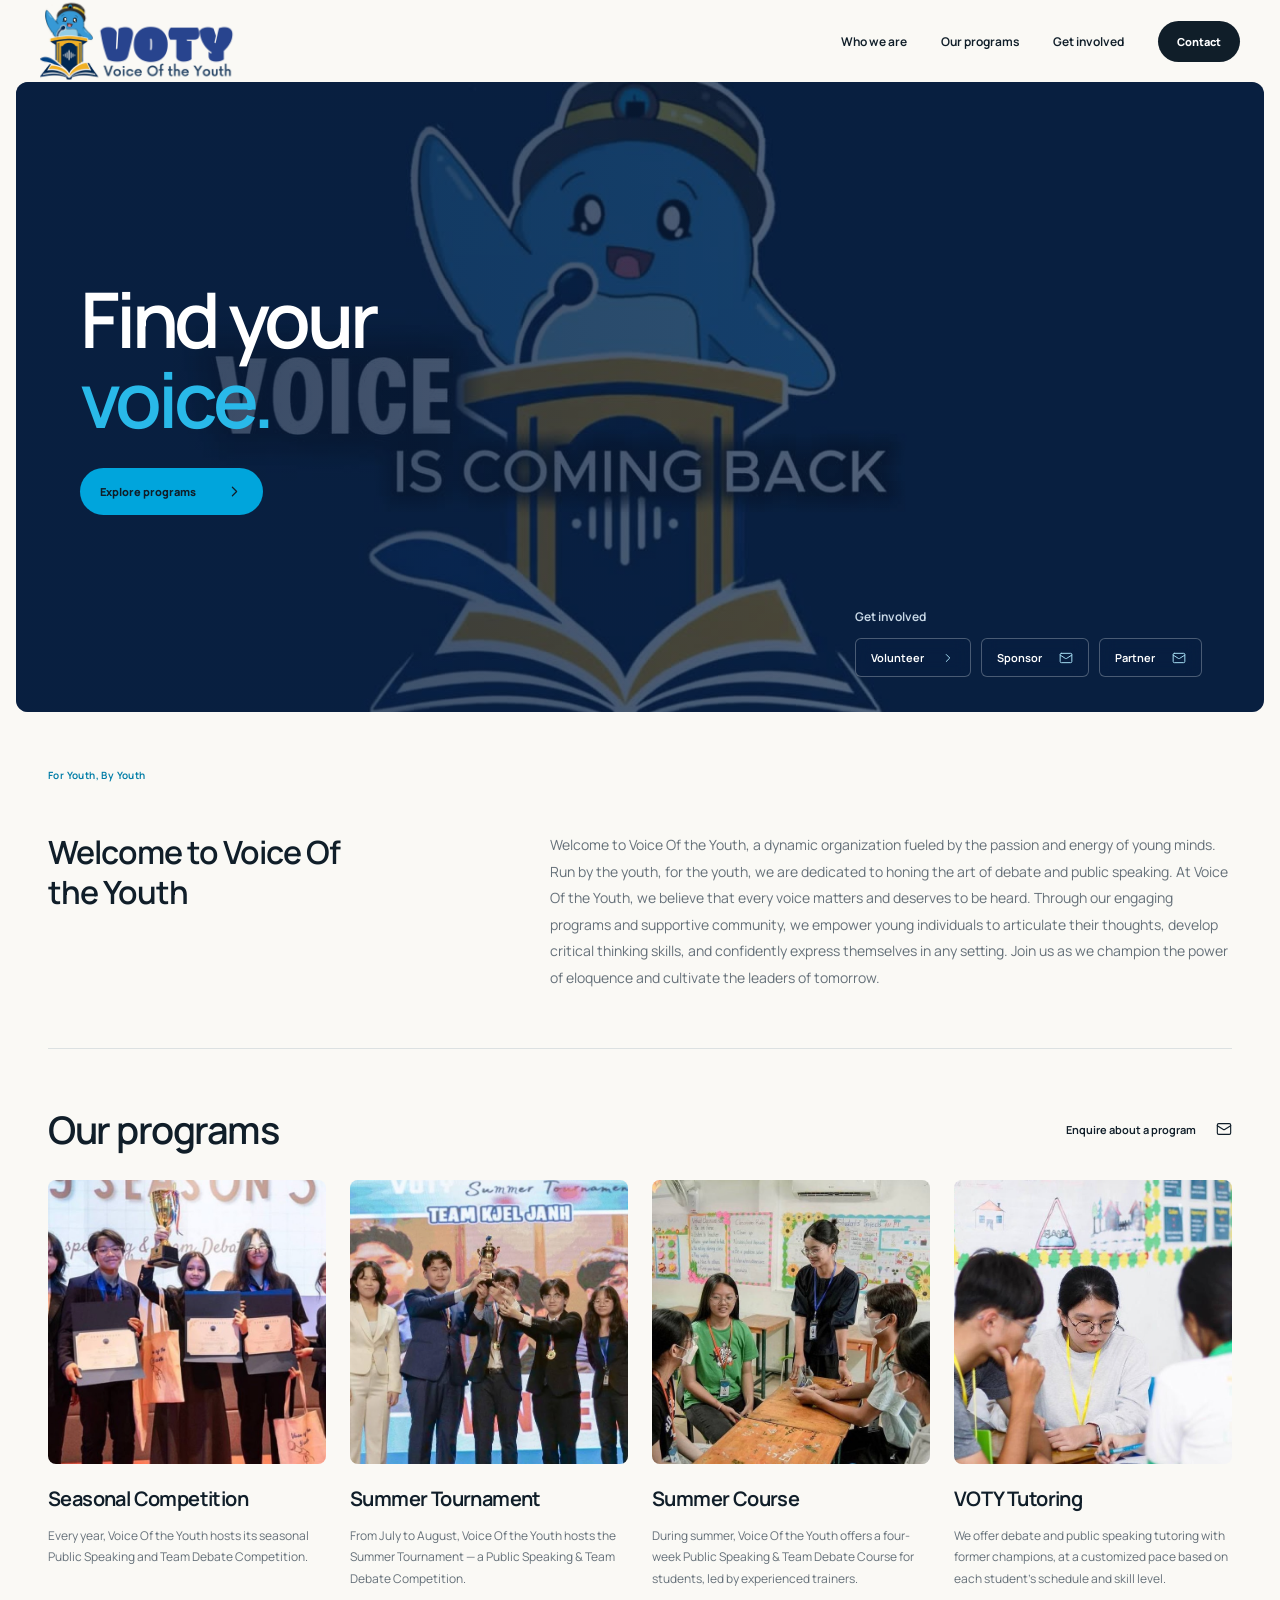
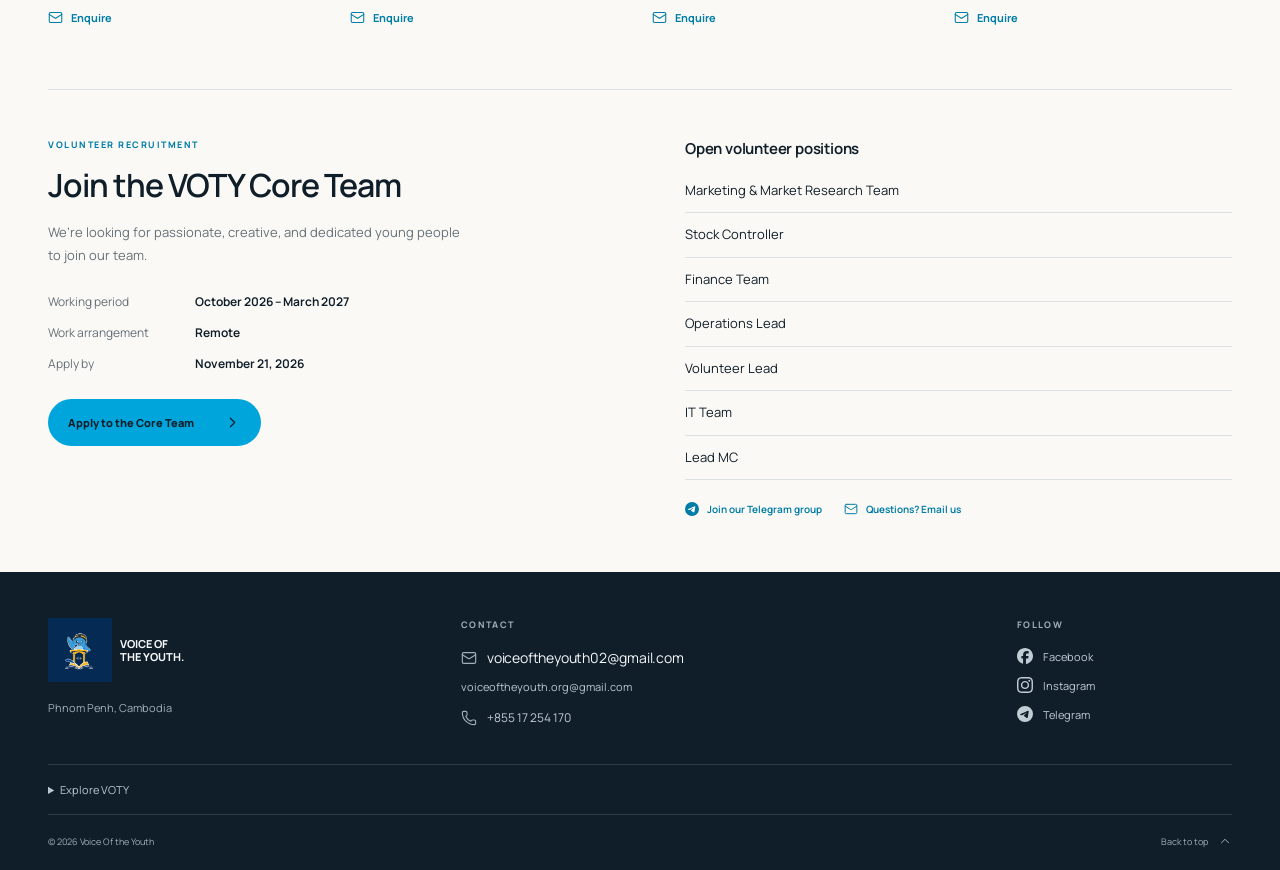
==== commit 91e777e9: "Use supplied VOTY mascot branding and remove merchandise note" ====
--- a/index.html
+++ b/index.html
@@ -5,11 +5,11 @@
 <meta charset="utf-8"/><meta content="width=device-width, initial-scale=1" name="viewport"/>
 <title>Voice Of the Youth — For youth, by youth</title>
 <meta content="A youth-led community in Phnom Penh, Cambodia. Find your voice through public speaking, debate, competitions, and personalized tutoring." name="description"/>
-<meta content="#00a5dc" name="theme-color"/><link href="assets/logo.png" rel="icon"/><link href="styles.css" rel="stylesheet"/><script defer="" src="script.js"></script>
+<meta content="#00a5dc" name="theme-color"/><link href="assets/voty-mascot.png" rel="icon"/><link href="styles.css" rel="stylesheet"/><script defer="" src="script.js"></script>
 <link as="font" crossorigin="" href="assets/fonts/manrope.ttf" rel="preload" type="font/ttf"/></head>
 <body class="page-index">
 <a class="skip" href="#main">Skip to content</a>
-<header class="header"><a aria-label="Voice Of the Youth home" class="brand" href="#"><img alt="" height="48" src="assets/logo.png" width="48"/><span>VOICE OF<br/>THE YOUTH<span class="brand-dot">.</span></span></a><button aria-controls="navigation" aria-expanded="false" class="menu-toggle">Menu <svg aria-hidden="true" class="icon ui-icon" fill="none" focusable="false" height="18" stroke="currentColor" stroke-linecap="round" stroke-linejoin="round" stroke-width="2" viewbox="0 0 24 24" width="18" xmlns="http://www.w3.org/2000/svg">
+<header class="header"><a aria-label="Voice Of the Youth home" class="brand wordmark" href="#"><img alt="VOTY — Voice Of the Youth" height="1600" src="assets/voty-wordmark.png" width="1600"/></a><button aria-controls="navigation" aria-expanded="false" class="menu-toggle">Menu <svg aria-hidden="true" class="icon ui-icon" fill="none" focusable="false" height="18" stroke="currentColor" stroke-linecap="round" stroke-linejoin="round" stroke-width="2" viewbox="0 0 24 24" width="18" xmlns="http://www.w3.org/2000/svg">
 <path d="M4 5h16"></path>
 <path d="M4 12h16"></path>
 <path d="M4 19h16"></path>
@@ -54,7 +54,7 @@
 <rect height="16" rx="2" width="20" x="2" y="4"></rect>
 </svg>Questions? Email us</a></div></div></section>
 </main>
-<footer id="contact"><div class="wrap footer-main"><div class="footer-identity"><a class="brand" href="#"><img alt="" height="48" src="assets/logo.png" width="48"/><span>VOICE OF<br/>THE YOUTH.</span></a><p>Phnom Penh, Cambodia</p></div><div class="footer-contact"><span class="section-label">CONTACT</span><a class="footer-email" href="mailto:voiceoftheyouth02@gmail.com"><svg aria-hidden="true" class="icon ui-icon" fill="none" focusable="false" height="18" stroke="currentColor" stroke-linecap="round" stroke-linejoin="round" stroke-width="2" viewbox="0 0 24 24" width="18" xmlns="http://www.w3.org/2000/svg">
+<footer id="contact"><div class="wrap footer-main"><div class="footer-identity"><a class="brand" href="#"><img alt="" height="48" src="assets/voty-mascot.png" width="48"/><span>VOICE OF<br/>THE YOUTH.</span></a><p>Phnom Penh, Cambodia</p></div><div class="footer-contact"><span class="section-label">CONTACT</span><a class="footer-email" href="mailto:voiceoftheyouth02@gmail.com"><svg aria-hidden="true" class="icon ui-icon" fill="none" focusable="false" height="18" stroke="currentColor" stroke-linecap="round" stroke-linejoin="round" stroke-width="2" viewbox="0 0 24 24" width="18" xmlns="http://www.w3.org/2000/svg">
 <path d="m22 7-8.991 5.727a2 2 0 0 1-2.009 0L2 7"></path>
 <rect height="16" rx="2" width="20" x="2" y="4"></rect>
 </svg>voiceoftheyouth02@gmail.com </a><a class="footer-secondary-email" href="mailto:voiceoftheyouth.org@gmail.com">voiceoftheyouth.org@gmail.com</a><a class="footer-phone" href="tel:+85517254170"><svg aria-hidden="true" class="icon ui-icon" fill="none" focusable="false" height="18" stroke="currentColor" stroke-linecap="round" stroke-linejoin="round" stroke-width="2" viewbox="0 0 24 24" width="18" xmlns="http://www.w3.org/2000/svg">
--- a/styles.css
+++ b/styles.css
@@ -75,3 +75,8 @@
 @media(max-width:720px){.subpage{padding-top:25px;padding-bottom:32px}.page-heading{padding-bottom:25px;margin-bottom:25px}.page-heading h1{font-size:35px;letter-spacing:-1.5px;margin-top:18px}.content-section h2{font-size:22px;letter-spacing:-.6px;margin-top:20px}.content-section p{font-size:13px;line-height:1.85}.with-photo>.source-photo{float:none;max-width:100%;width:100%;max-height:450px;object-position:top;margin:0 0 20px}.source-gallery{gap:22px 16px}.source-gallery-card .source-photo{height:210px}.source-gallery-card h2{font-size:16px}.source-gallery-card p{font-size:11px}.source-gallery:has(>.source-gallery-card:nth-child(2):last-child){grid-template-columns:1fr}.page-directory{gap:14px 20px}.page-directory a{font-size:10px}.page-recruitment{gap:30px}.pricing-table{font-size:10px}.pricing-table th,.pricing-table td{padding:10px;min-width:100px}}
 .skip{top:12px;left:12px;width:1px;height:1px;overflow:hidden;clip-path:inset(50%);padding:0}.skip:focus{width:auto;height:auto;clip-path:none;overflow:visible;padding:12px;top:12px}.feature-row{display:grid;grid-template-columns:repeat(2,minmax(0,1fr));gap:24px;max-width:none}.feature-card{padding:22px 24px;border:1px solid var(--line);border-radius:9px;background:#fff}.feature-card h2{font-size:20px;margin:0 0 12px}.feature-card p{font-size:13px;margin:0}.instructor-profile{display:inline-block;color:#007da7;font-size:12px;border-bottom:1px solid #a9cbd6;padding-bottom:4px}.product-panel{max-width:none;display:grid;grid-template-columns:1fr 1fr;gap:50px;align-items:center}.product-panel>.source-photo{width:100%;max-width:560px;margin:0}.product-info h2{margin:0 0 18px;font-size:30px}.product-info p.product-price{font-size:28px;color:var(--ink);font-weight:650;margin:20px 0}.page-tutoring .content-section.with-photo:first-of-type{max-width:none}.page-merchandise .availability-note{max-width:900px}
 @media(max-width:720px){.feature-row{grid-template-columns:1fr;gap:15px}.feature-card{padding:20px}.feature-card h2{font-size:20px}.feature-card p{font-size:12px}.product-panel{grid-template-columns:1fr;gap:25px}.product-info h2{font-size:26px}.product-info p.product-price{font-size:25px}}
+/* Display the supplied wordmark without its surrounding canvas space. */
+.header .wordmark{position:relative;display:block;overflow:hidden;width:195px;height:78px;flex:0 0 195px}
+.header .wordmark img{position:absolute;width:240px;height:240px;max-width:none;left:-19px;top:-80px;border-radius:0;mix-blend-mode:multiply}
+.footer-identity .brand img{width:64px;height:64px;border-radius:0;object-fit:contain}.footer-identity .brand{gap:8px}
+@media(max-width:720px){.header .wordmark{width:155px;height:66px;flex-basis:155px}.header .wordmark img{width:195px;height:195px;left:-15px;top:-65px}.footer-identity .brand img{width:54px;height:54px}}
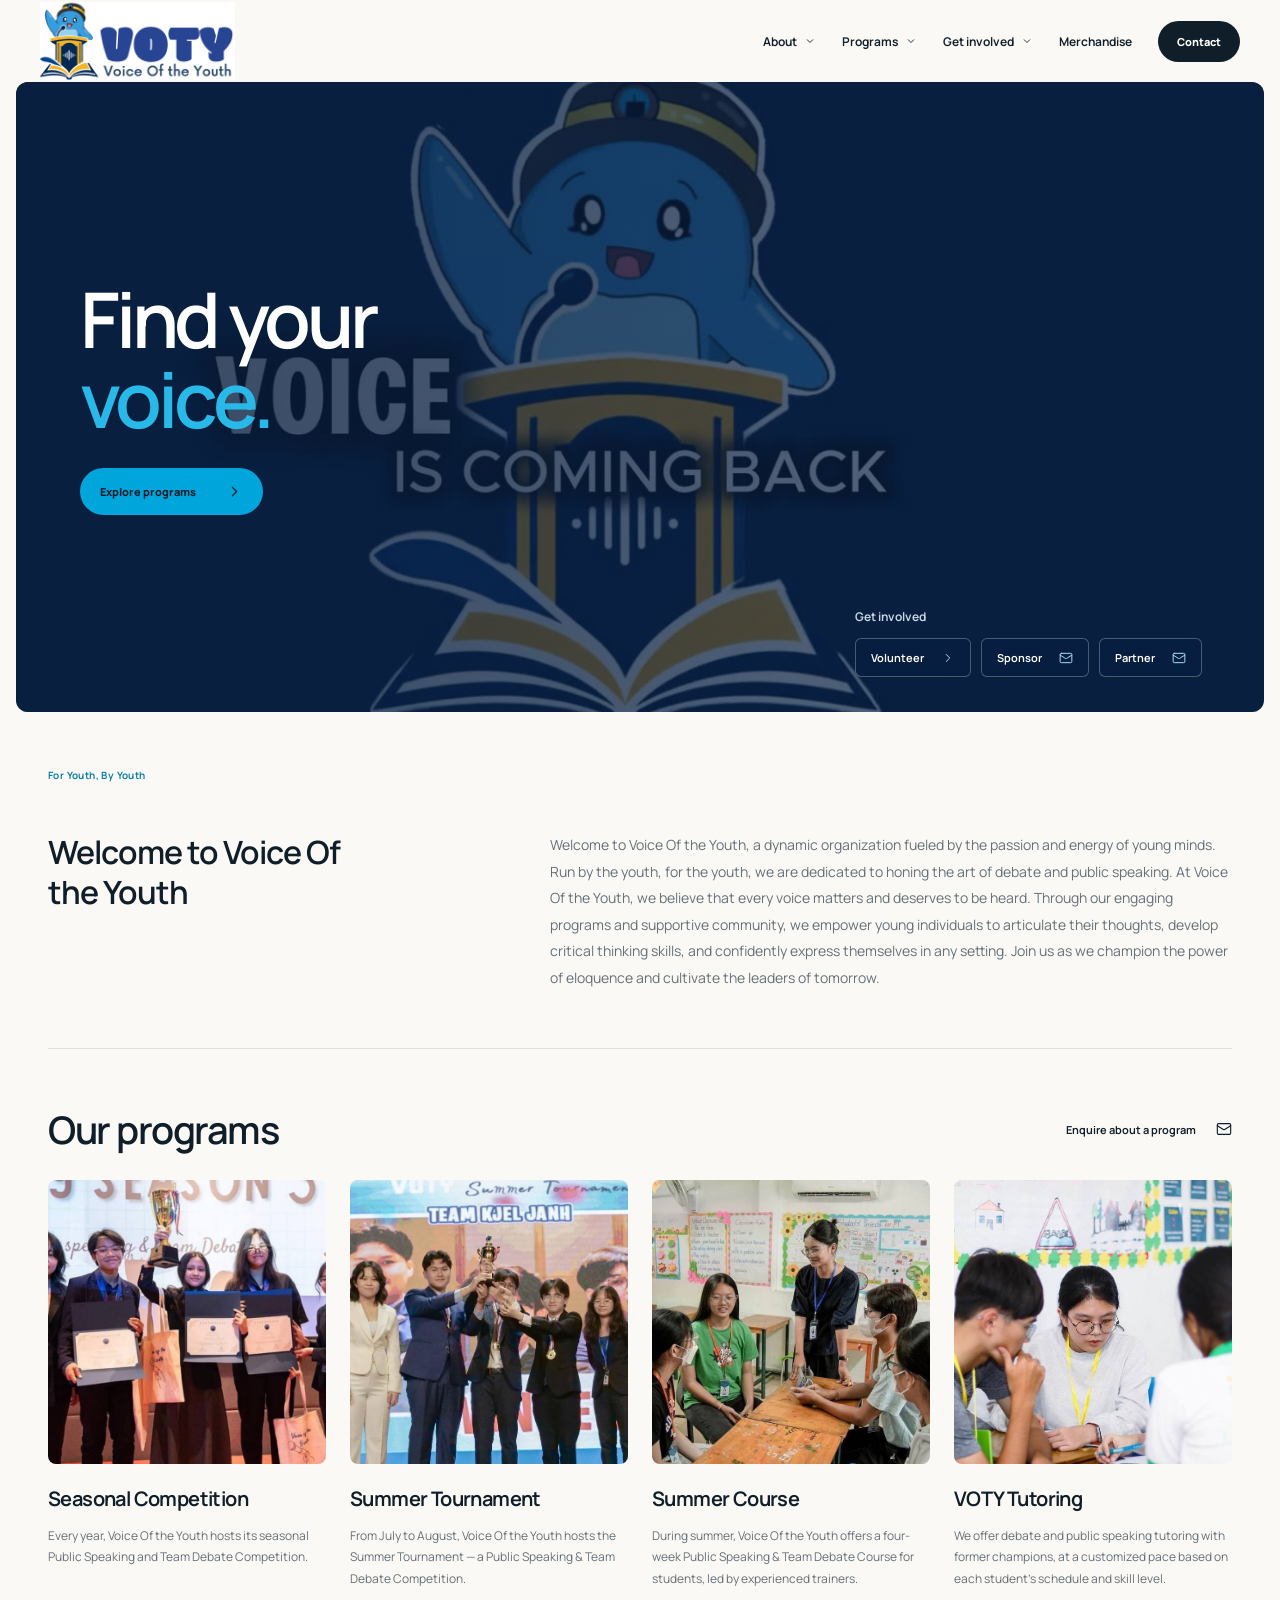
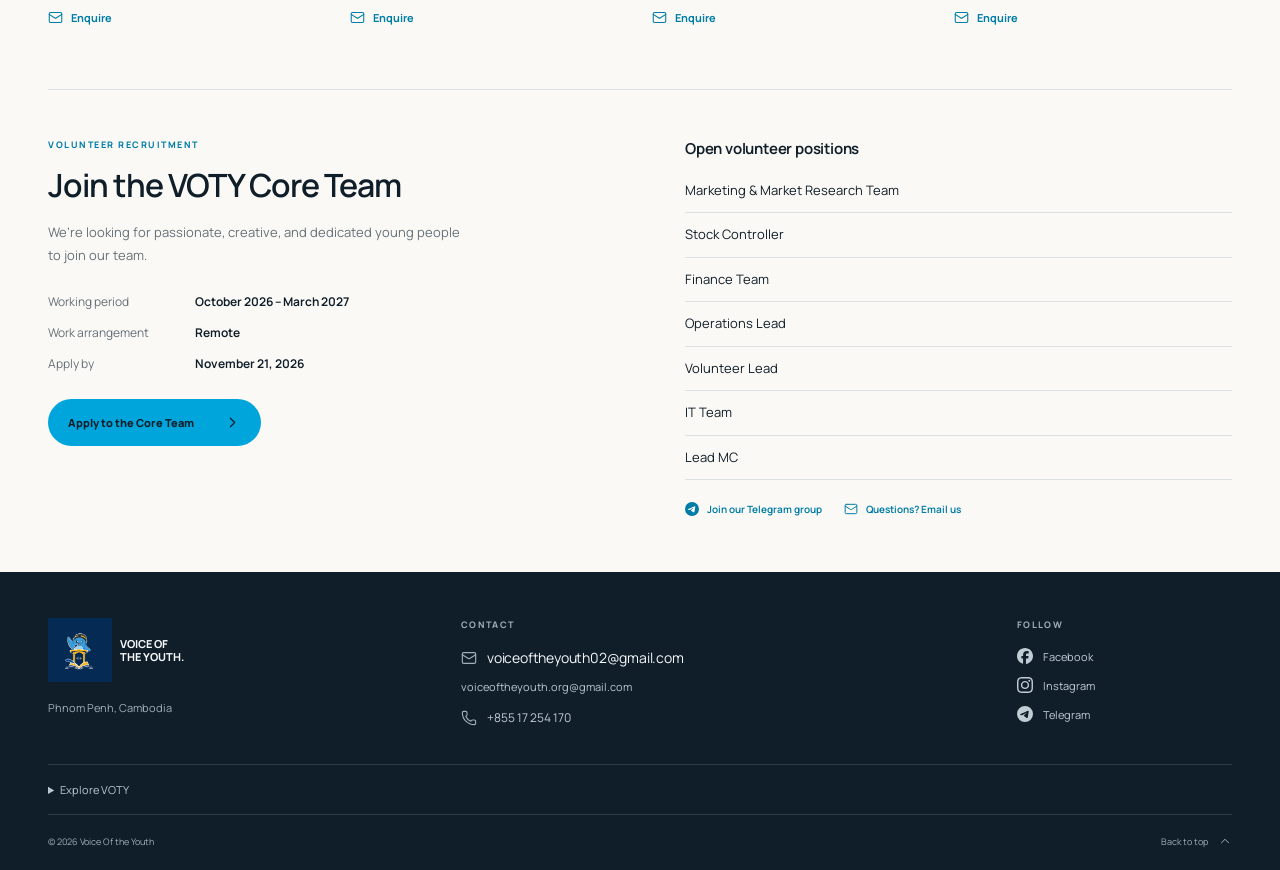
==== commit 00796ae8: "Add grouped global header navigation for all VOTY pages" ====
--- a/index.html
+++ b/index.html
@@ -9,11 +9,11 @@
 <link as="font" crossorigin="" href="assets/fonts/manrope.ttf" rel="preload" type="font/ttf"/></head>
 <body class="page-index">
 <a class="skip" href="#main">Skip to content</a>
-<header class="header"><a aria-label="Voice Of the Youth home" class="brand wordmark" href="#"><img alt="VOTY — Voice Of the Youth" height="1600" src="assets/voty-wordmark.png" width="1600"/></a><button aria-controls="navigation" aria-expanded="false" class="menu-toggle">Menu <svg aria-hidden="true" class="icon ui-icon" fill="none" focusable="false" height="18" stroke="currentColor" stroke-linecap="round" stroke-linejoin="round" stroke-width="2" viewbox="0 0 24 24" width="18" xmlns="http://www.w3.org/2000/svg">
+<header class="header site-header"><a aria-label="Voice Of the Youth home" class="brand wordmark" href="#"><img alt="VOTY — Voice Of the Youth" height="1600" src="assets/voty-wordmark.png" width="1600"/></a><button aria-controls="navigation" aria-expanded="false" class="menu-toggle">Menu <svg aria-hidden="true" class="icon ui-icon" fill="none" focusable="false" height="18" stroke="currentColor" stroke-linecap="round" stroke-linejoin="round" stroke-width="2" viewbox="0 0 24 24" width="18" xmlns="http://www.w3.org/2000/svg">
 <path d="M4 5h16"></path>
 <path d="M4 12h16"></path>
 <path d="M4 19h16"></path>
-</svg></button><nav aria-label="Main navigation" id="navigation"><a href="about.html">Who we are</a><a href="#programs">Our programs</a><a href="#involved">Get involved</a><a class="button button-small" href="#contact">Contact</a></nav></header>
+</svg></button><nav aria-label="Main navigation" id="navigation"><details class="nav-group" name="header-navigation"><summary>About <svg aria-hidden="true" class="icon nav-chevron" fill="none" height="12" stroke="currentColor" stroke-width="1.8" viewbox="0 0 24 24" width="12"><path d="m6 9 6 6 6-6"></path></svg></summary><div class="nav-dropdown"><a href="about.html">About VOTY</a><a href="team.html">Our team</a><a href="history.html">Our history</a></div></details><details class="nav-group" name="header-navigation"><summary>Programs <svg aria-hidden="true" class="icon nav-chevron" fill="none" height="12" stroke="currentColor" stroke-width="1.8" viewbox="0 0 24 24" width="12"><path d="m6 9 6 6 6-6"></path></svg></summary><div class="nav-dropdown"><a href="index.html#programs">All programs</a><a href="tutoring.html">Tutoring</a><a href="upcoming-programs.html">Upcoming programs</a></div></details><details class="nav-group" name="header-navigation"><summary>Get involved <svg aria-hidden="true" class="icon nav-chevron" fill="none" height="12" stroke="currentColor" stroke-width="1.8" viewbox="0 0 24 24" width="12"><path d="m6 9 6 6 6-6"></path></svg></summary><div class="nav-dropdown"><a href="get-involved.html">Ways to get involved</a><a href="volunteer.html">Volunteer with VOTY</a><a href="sponsor.html">Become a sponsor</a><a href="partner.html">Our official partner</a></div></details><a class="nav-direct" href="merchandise.html">Merchandise</a><a class="button button-small" href="index.html#contact">Contact</a></nav></header>
 <main id="main">
 <section aria-label="Voice Of the Youth introduction" class="hero"><div class="hero-video"><video aria-label="Voice Of the Youth animated introduction" autoplay="" id="hero-video" loop="" muted="" playsinline="" poster="assets/video-poster.jpg" preload="auto"><source src="assets/voice-of-the-youth.mp4" type="video/mp4"/></video></div><div class="hero-message"><h1>Find your<br/><span>voice.</span></h1><a class="button" href="#programs">Explore programs <svg aria-hidden="true" class="icon ui-icon" fill="none" focusable="false" height="18" stroke="currentColor" stroke-linecap="round" stroke-linejoin="round" stroke-width="2" viewbox="0 0 24 24" width="18" xmlns="http://www.w3.org/2000/svg">
 <path d="m9 18 6-6-6-6"></path>
--- a/styles.css
+++ b/styles.css
@@ -80,3 +80,6 @@
 .header .wordmark img{position:absolute;width:240px;height:240px;max-width:none;left:-19px;top:-80px;border-radius:0;mix-blend-mode:multiply}
 .footer-identity .brand img{width:64px;height:64px;border-radius:0;object-fit:contain}.footer-identity .brand{gap:8px}
 @media(max-width:720px){.header .wordmark{width:155px;height:66px;flex-basis:155px}.header .wordmark img{width:195px;height:195px;left:-15px;top:-65px}.footer-identity .brand img{width:54px;height:54px}}
+.site-header{position:relative;z-index:30;gap:28px}.site-header #navigation{gap:26px}.nav-group{position:relative}.nav-group summary{list-style:none;cursor:pointer;display:flex;align-items:center;gap:7px;padding:16px 0;white-space:nowrap;font-weight:650;font-size:12px}.nav-group summary::-webkit-details-marker{display:none}.nav-chevron{width:12px;height:12px;transition:transform .15s}.nav-group[open] .nav-chevron{transform:rotate(180deg)}.nav-group[open] summary{color:#007da7}.nav-dropdown{position:absolute;left:-18px;top:calc(100% + 2px);width:218px;padding:8px;background:var(--paper);border:1px solid var(--line);border-radius:9px;box-shadow:0 14px 35px #10263918;display:flex;flex-direction:column;gap:2px}.nav-dropdown a{padding:11px 12px;font-size:12px;font-weight:500;border-radius:5px;line-height:1.5}.nav-dropdown a:hover,.nav-dropdown a[aria-current="page"]{background:#e6f2f7;color:#007da7}.nav-group summary:focus-visible{outline:3px solid var(--blue);outline-offset:4px;border-radius:3px}.nav-direct{white-space:nowrap}.site-header .button-small{font-size:11px}
+@media(max-width:1000px){.site-header{padding:0 24px;min-height:78px}.site-header .menu-toggle{display:flex;align-items:center;gap:10px;background:none;border:1px solid var(--line);border-radius:30px;padding:10px 15px;font-size:11px}.site-header #navigation{display:none;position:absolute;top:100%;left:0;right:0;padding:12px 24px 24px;background:var(--paper);border-bottom:1px solid var(--line);box-shadow:0 16px 24px #10263912;z-index:40;align-items:stretch;gap:0;max-height:calc(100svh - 85px);overflow-y:auto}.site-header #navigation.open{display:flex;flex-direction:column}.nav-group{border-bottom:1px solid var(--line)}.nav-group summary{font-size:13px;padding:16px 0;justify-content:space-between}.nav-dropdown{position:static;width:100%;padding:0 0 12px 12px;background:transparent;border:0;border-radius:0;box-shadow:none}.nav-dropdown a{font-size:12px;padding:10px 12px}.nav-direct{padding:17px 0;font-size:13px}.site-header .button-small{margin-top:6px;align-self:flex-start;padding:13px 22px}.site-header .wordmark{height:72px}}
+@media(max-width:720px){.site-header{padding:0 20px;min-height:74px}.site-header .wordmark{height:66px}.site-header #navigation{padding-left:20px;padding-right:20px}}
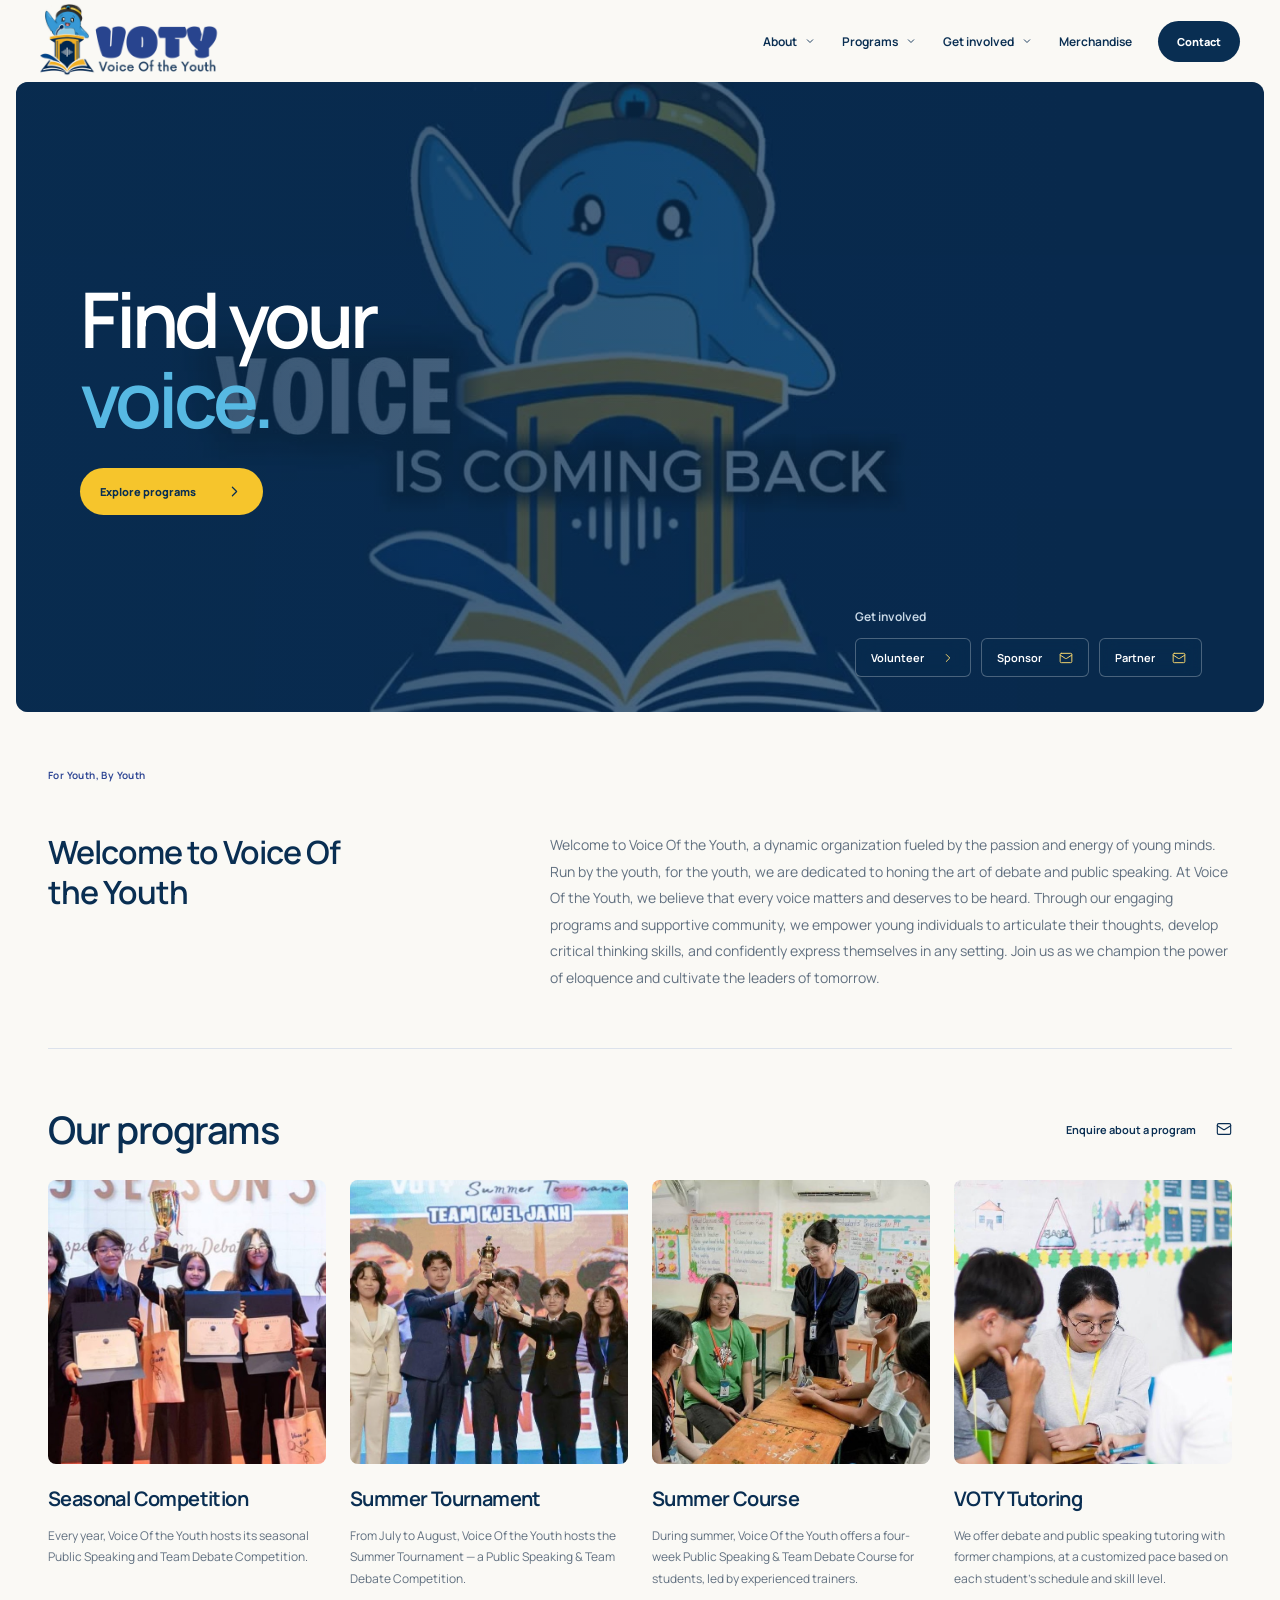
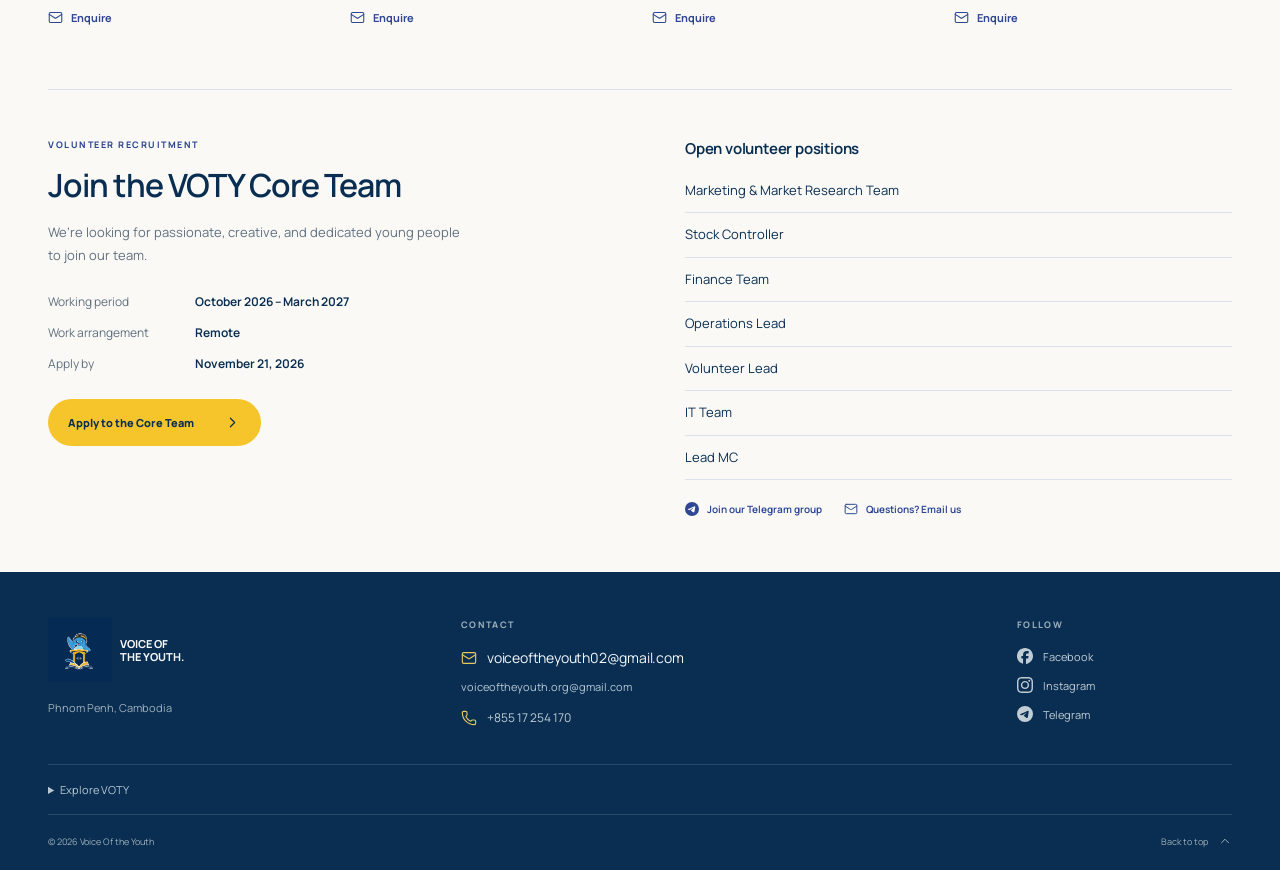
==== commit 66267a67: "Redesign content pages and align site palette with VOTY branding" ====
--- a/index.html
+++ b/index.html
@@ -5,7 +5,7 @@
 <meta charset="utf-8"/><meta content="width=device-width, initial-scale=1" name="viewport"/>
 <title>Voice Of the Youth — For youth, by youth</title>
 <meta content="A youth-led community in Phnom Penh, Cambodia. Find your voice through public speaking, debate, competitions, and personalized tutoring." name="description"/>
-<meta content="#00a5dc" name="theme-color"/><link href="assets/voty-mascot.png" rel="icon"/><link href="styles.css" rel="stylesheet"/><script defer="" src="script.js"></script>
+<meta content="#092e52" name="theme-color"/><link href="assets/voty-mascot.png" rel="icon"/><link href="styles.css" rel="stylesheet"/><script defer="" src="script.js"></script>
 <link as="font" crossorigin="" href="assets/fonts/manrope.ttf" rel="preload" type="font/ttf"/></head>
 <body class="page-index">
 <a class="skip" href="#main">Skip to content</a>
--- a/styles.css
+++ b/styles.css
@@ -1,8 +1,8 @@
 @font-face{font-family:Manrope;src:url('assets/fonts/manrope.ttf') format('truetype');font-weight:200 800;font-display:swap}
-:root{--blue:#00a5dc;--ink:#101e29;--paper:#faf9f5;--muted:#657079;--line:#dce1e2}*{box-sizing:border-box}html{scroll-behavior:smooth;scroll-padding-top:28px}body{margin:0;background:var(--paper);color:var(--ink);font-family:Manrope,Arial,sans-serif;-webkit-font-smoothing:antialiased}a{color:inherit;text-decoration:none}button{font:inherit;cursor:pointer}img{display:block;max-width:100%}a:focus-visible,button:focus-visible{outline:3px solid var(--blue);outline-offset:5px}.wrap{width:min(1200px,calc(100% - 96px));margin:auto}.header{padding:0 40px;min-height:82px;display:flex;align-items:center;justify-content:space-between;gap:30px}.brand{display:flex;align-items:center;gap:11px;font-size:11px;font-weight:750;line-height:1.2}.brand img{border-radius:50%;flex-shrink:0}.brand-dot{color:var(--blue)}nav{display:flex;gap:34px;align-items:center;font-size:12px;font-weight:650}nav>a:hover{color:#0084af}.button{background:var(--blue);color:var(--ink);padding:15px 20px;display:inline-flex;align-items:center;justify-content:space-between;gap:30px;font-size:11px;font-weight:800;border:0;border-radius:50px;transition:background .2s,transform .2s}.button:hover{background:#75dcff;transform:translateY(-2px)}.button span{font-size:22px;line-height:1}.button-small{padding:13px 19px;background:var(--ink);color:white}.menu-toggle{display:none}.hero{isolation:isolate;position:relative;min-height:clamp(480px,70svh,760px);margin:0 16px;background:#091f40;border-radius:12px;overflow:hidden;display:flex;align-items:center;color:white;padding:70px 5%}.hero-video{position:absolute;inset:0;z-index:0;pointer-events:none}.hero-video:after{content:'';position:absolute;inset:0;background:linear-gradient(90deg,#091f4070,transparent 85%)}.hero-video video{display:block;width:100%;height:100%;object-fit:cover;opacity:.32}.hero-message{position:relative;z-index:1}.hero-message h1{font-weight:600;font-size:clamp(56px,6vw,90px);line-height:1.04;letter-spacing:-4px;margin:0 0 30px}.hero-message h1 span{color:#29b9e9}
-h2{font-size:38px;letter-spacing:-1.5px;line-height:1.2;font-weight:600;margin:0}.section-label{display:block;font-size:10px;letter-spacing:1.5px;font-weight:750}.about{display:flex;align-items:center;gap:55px;padding:35px 0;border-bottom:1px solid var(--line)}.about .section-label{flex-shrink:0;color:#00779f}.about p{margin:0;font-size:15px;line-height:1.6;color:var(--muted)}.programs{padding:58px 0 64px}.section-heading{display:flex;justify-content:space-between;align-items:center;gap:25px;margin-bottom:28px}.quiet-link{display:flex;align-items:center;gap:20px;font-size:11px;font-weight:650}.quiet-link:hover{color:#007da7}.program-grid{display:grid;grid-template-columns:repeat(2,minmax(0,1fr));gap:24px}.program-card{min-width:0}.program-link{display:block;border:1px solid var(--line);border-radius:10px;overflow:hidden;background:#fff;transition:border-color .2s,box-shadow .2s}.program-link:hover{border-color:#81cce4;box-shadow:0 8px 25px #0d52760c}.program-link>img{width:100%;height:auto;aspect-ratio:2.15;object-fit:cover;object-position:center 25%;transition:filter .2s}.program-link:hover>img{filter:brightness(1.04)}.program-info{position:relative;padding:20px 64px 21px 22px}.program-type{font-size:10px;letter-spacing:.2px;color:var(--muted)}.program-info h3{font-size:20px;letter-spacing:-.6px;font-weight:650;line-height:1.3;margin:7px 0 0}.program-link-arrow{position:absolute;right:22px;top:50%;transform:translateY(-50%);height:33px;width:33px;display:grid;place-items:center;border:1px solid var(--line);border-radius:50%;font-size:20px}.program-link:hover .program-link-arrow{background:var(--blue);border-color:var(--blue)}.involved{padding:0 0 64px}.involvement-panel{display:grid;grid-template-columns:1fr 1fr;gap:70px;border-radius:12px;padding:38px 42px;background:#e5f2f6;border:1px solid #cee6ed}.involvement-intro .section-label{color:#00779f;margin-bottom:18px}.involvement-intro h2{font-size:30px;letter-spacing:-1px;line-height:1.3}.involvement-links{display:flex;flex-direction:column;justify-content:center}.involvement-links>a{display:flex;justify-content:space-between;align-items:center;gap:20px;padding:16px 0;border-bottom:1px solid #bcd7e1;font-size:13px;font-weight:650}.involvement-links>a:first-child{padding-top:0}.involvement-links>a:last-child{border-bottom:0;padding-bottom:0}.involvement-links>a>span:last-child{font-size:22px;font-weight:400}.involvement-links>a:hover{color:#00779f}footer{background:var(--ink);color:#f5f8fa}.footer-main{display:grid;grid-template-columns:1fr 1.4fr .6fr;gap:55px;padding:46px 0 38px}.footer-identity p{font-size:11px;color:#9eafba;margin:18px 0 0}.footer-contact .section-label,.footer-social .section-label{font-size:9px;letter-spacing:1.3px;color:#9eafba;margin-bottom:17px}.footer-contact{min-width:0}.footer-email{font-size:14px;letter-spacing:-.2px;display:flex;gap:15px;align-items:center;margin-bottom:12px;overflow-wrap:anywhere}.footer-phone{font-size:12px;color:#c1cdd5}.footer-social{display:flex;flex-direction:column;align-items:flex-start;gap:10px}.footer-social .section-label{margin-bottom:4px}.footer-social a{font-size:11px;color:#c1cdd5}footer a:hover{color:#5acdf4}.footer-bottom{display:flex;justify-content:space-between;align-items:center;gap:20px;border-top:1px solid #ffffff20;padding:19px 0 22px;font-size:9px;color:#9eafba}.skip{position:fixed;top:-100px;left:20px;z-index:50;background:var(--ink);color:white;padding:12px}.skip:focus{top:10px}
+:root{--blue:#2e4694;--ink:#092e52;--paper:#faf9f5;--muted:#657079;--line:#dce1e2}*{box-sizing:border-box}html{scroll-behavior:smooth;scroll-padding-top:28px}body{margin:0;background:var(--paper);color:var(--ink);font-family:Manrope,Arial,sans-serif;-webkit-font-smoothing:antialiased}a{color:inherit;text-decoration:none}button{font:inherit;cursor:pointer}img{display:block;max-width:100%}a:focus-visible,button:focus-visible{outline:3px solid var(--blue);outline-offset:5px}.wrap{width:min(1200px,calc(100% - 96px));margin:auto}.header{padding:0 40px;min-height:82px;display:flex;align-items:center;justify-content:space-between;gap:30px}.brand{display:flex;align-items:center;gap:11px;font-size:11px;font-weight:750;line-height:1.2}.brand img{border-radius:50%;flex-shrink:0}.brand-dot{color:var(--blue)}nav{display:flex;gap:34px;align-items:center;font-size:12px;font-weight:650}nav>a:hover{color:#2e4694}.button{background:var(--blue);color:var(--ink);padding:15px 20px;display:inline-flex;align-items:center;justify-content:space-between;gap:30px;font-size:11px;font-weight:800;border:0;border-radius:50px;transition:background .2s,transform .2s}.button:hover{background:#75dcff;transform:translateY(-2px)}.button span{font-size:22px;line-height:1}.button-small{padding:13px 19px;background:var(--ink);color:white}.menu-toggle{display:none}.hero{isolation:isolate;position:relative;min-height:clamp(480px,70svh,760px);margin:0 16px;background:#092e52;border-radius:12px;overflow:hidden;display:flex;align-items:center;color:white;padding:70px 5%}.hero-video{position:absolute;inset:0;z-index:0;pointer-events:none}.hero-video:after{content:'';position:absolute;inset:0;background:linear-gradient(90deg,#092e5270,transparent 85%)}.hero-video video{display:block;width:100%;height:100%;object-fit:cover;opacity:.32}.hero-message{position:relative;z-index:1}.hero-message h1{font-weight:600;font-size:clamp(56px,6vw,90px);line-height:1.04;letter-spacing:-4px;margin:0 0 30px}.hero-message h1 span{color:#56b9e3}
+h2{font-size:38px;letter-spacing:-1.5px;line-height:1.2;font-weight:600;margin:0}.section-label{display:block;font-size:10px;letter-spacing:1.5px;font-weight:750}.about{display:flex;align-items:center;gap:55px;padding:35px 0;border-bottom:1px solid var(--line)}.about .section-label{flex-shrink:0;color:#2e4694}.about p{margin:0;font-size:15px;line-height:1.6;color:var(--muted)}.programs{padding:58px 0 64px}.section-heading{display:flex;justify-content:space-between;align-items:center;gap:25px;margin-bottom:28px}.quiet-link{display:flex;align-items:center;gap:20px;font-size:11px;font-weight:650}.quiet-link:hover{color:#2e4694}.program-grid{display:grid;grid-template-columns:repeat(2,minmax(0,1fr));gap:24px}.program-card{min-width:0}.program-link{display:block;border:1px solid var(--line);border-radius:10px;overflow:hidden;background:#fff;transition:border-color .2s,box-shadow .2s}.program-link:hover{border-color:#81cce4;box-shadow:0 8px 25px #0d52760c}.program-link>img{width:100%;height:auto;aspect-ratio:2.15;object-fit:cover;object-position:center 25%;transition:filter .2s}.program-link:hover>img{filter:brightness(1.04)}.program-info{position:relative;padding:20px 64px 21px 22px}.program-type{font-size:10px;letter-spacing:.2px;color:var(--muted)}.program-info h3{font-size:20px;letter-spacing:-.6px;font-weight:650;line-height:1.3;margin:7px 0 0}.program-link-arrow{position:absolute;right:22px;top:50%;transform:translateY(-50%);height:33px;width:33px;display:grid;place-items:center;border:1px solid var(--line);border-radius:50%;font-size:20px}.program-link:hover .program-link-arrow{background:var(--blue);border-color:var(--blue)}.involved{padding:0 0 64px}.involvement-panel{display:grid;grid-template-columns:1fr 1fr;gap:70px;border-radius:12px;padding:38px 42px;background:#e5f2f6;border:1px solid #cee6ed}.involvement-intro .section-label{color:#2e4694;margin-bottom:18px}.involvement-intro h2{font-size:30px;letter-spacing:-1px;line-height:1.3}.involvement-links{display:flex;flex-direction:column;justify-content:center}.involvement-links>a{display:flex;justify-content:space-between;align-items:center;gap:20px;padding:16px 0;border-bottom:1px solid #bcd7e1;font-size:13px;font-weight:650}.involvement-links>a:first-child{padding-top:0}.involvement-links>a:last-child{border-bottom:0;padding-bottom:0}.involvement-links>a>span:last-child{font-size:22px;font-weight:400}.involvement-links>a:hover{color:#2e4694}footer{background:var(--ink);color:#f5f8fa}.footer-main{display:grid;grid-template-columns:1fr 1.4fr .6fr;gap:55px;padding:46px 0 38px}.footer-identity p{font-size:11px;color:#9eafba;margin:18px 0 0}.footer-contact .section-label,.footer-social .section-label{font-size:9px;letter-spacing:1.3px;color:#9eafba;margin-bottom:17px}.footer-contact{min-width:0}.footer-email{font-size:14px;letter-spacing:-.2px;display:flex;gap:15px;align-items:center;margin-bottom:12px;overflow-wrap:anywhere}.footer-phone{font-size:12px;color:#c1cdd5}.footer-social{display:flex;flex-direction:column;align-items:flex-start;gap:10px}.footer-social .section-label{margin-bottom:4px}.footer-social a{font-size:11px;color:#c1cdd5}footer a:hover{color:#5acdf4}.footer-bottom{display:flex;justify-content:space-between;align-items:center;gap:20px;border-top:1px solid #ffffff20;padding:19px 0 22px;font-size:9px;color:#9eafba}.skip{position:fixed;top:-100px;left:20px;z-index:50;background:var(--ink);color:white;padding:12px}.skip:focus{top:10px}
 @media(max-width:1050px){.wrap{width:calc(100% - 64px)}nav{gap:22px}.footer-main{gap:25px;grid-template-columns:1fr 1.5fr .6fr}.footer-email{font-size:12px}.involvement-panel{padding:32px;gap:40px}.program-info h3{font-size:18px}.program-link>img{aspect-ratio:1.9}}
-@media(max-width:720px){.wrap{width:calc(100% - 40px)}.header{padding:0 20px;min-height:74px;position:relative}.brand{font-size:10px}.brand img{width:37px;height:37px}.menu-toggle{display:flex;align-items:center;gap:10px;background:none;border:1px solid var(--line);border-radius:30px;padding:10px 15px;font-size:11px}.header nav{display:none;position:absolute;top:73px;left:0;right:0;padding:25px;background:var(--paper);border-bottom:1px solid var(--line);z-index:10;align-items:stretch;gap:25px}.header nav.open{display:flex;flex-direction:column}.hero{margin:0 10px;min-height:450px;padding:42px 26px;border-radius:9px}.hero-video:after{background:linear-gradient(90deg,#091f4060,transparent)}.hero-message h1{font-size:58px;letter-spacing:-2.8px;margin-bottom:27px}.hero-message .button{padding:14px 18px;font-size:10px}.about{padding:25px 0;gap:18px;align-items:flex-start;flex-direction:column}.about .section-label{font-size:8px}.about p{font-size:13px;max-width:310px}.programs{padding:36px 0 32px}h2{font-size:29px;letter-spacing:-1px}.section-heading{gap:12px;margin-bottom:22px}.quiet-link{font-size:10px;max-width:125px;gap:8px;line-height:1.5}.program-grid{grid-template-columns:1fr;gap:18px}.program-link>img{aspect-ratio:2;object-position:center 25%}.program-info{padding:16px 60px 18px 18px}.program-type{font-size:9px}.program-info h3{font-size:18px;margin-top:5px}.program-link-arrow{right:18px;width:29px;height:29px;font-size:19px}.involved{padding-bottom:32px}.involvement-panel{grid-template-columns:1fr;padding:25px;gap:25px;border-radius:10px}.involvement-intro .section-label{font-size:8px;margin-bottom:12px}.involvement-intro h2{font-size:25px;letter-spacing:-.7px}.involvement-links>a{font-size:12px;padding:13px 0}.footer-main{grid-template-columns:1fr auto;gap:28px 22px;padding:32px 0}.footer-identity{grid-column:1/-1;display:flex;justify-content:space-between;align-items:center;gap:15px}.footer-identity p{font-size:10px;margin:0;max-width:100px;text-align:right;line-height:1.6}.footer-email{font-size:11px;max-width:230px;gap:8px;line-height:1.7}.footer-phone{font-size:11px}.footer-contact .section-label,.footer-social .section-label{font-size:8px}.footer-social a{font-size:10px}.footer-bottom{font-size:8px;padding:18px 0 20px}.footer-social{gap:12px}.footer-social .section-label{margin-bottom:0}}
+@media(max-width:720px){.wrap{width:calc(100% - 40px)}.header{padding:0 20px;min-height:74px;position:relative}.brand{font-size:10px}.brand img{width:37px;height:37px}.menu-toggle{display:flex;align-items:center;gap:10px;background:none;border:1px solid var(--line);border-radius:30px;padding:10px 15px;font-size:11px}.header nav{display:none;position:absolute;top:73px;left:0;right:0;padding:25px;background:var(--paper);border-bottom:1px solid var(--line);z-index:10;align-items:stretch;gap:25px}.header nav.open{display:flex;flex-direction:column}.hero{margin:0 10px;min-height:450px;padding:42px 26px;border-radius:9px}.hero-video:after{background:linear-gradient(90deg,#092e5260,transparent)}.hero-message h1{font-size:58px;letter-spacing:-2.8px;margin-bottom:27px}.hero-message .button{padding:14px 18px;font-size:10px}.about{padding:25px 0;gap:18px;align-items:flex-start;flex-direction:column}.about .section-label{font-size:8px}.about p{font-size:13px;max-width:310px}.programs{padding:36px 0 32px}h2{font-size:29px;letter-spacing:-1px}.section-heading{gap:12px;margin-bottom:22px}.quiet-link{font-size:10px;max-width:125px;gap:8px;line-height:1.5}.program-grid{grid-template-columns:1fr;gap:18px}.program-link>img{aspect-ratio:2;object-position:center 25%}.program-info{padding:16px 60px 18px 18px}.program-type{font-size:9px}.program-info h3{font-size:18px;margin-top:5px}.program-link-arrow{right:18px;width:29px;height:29px;font-size:19px}.involved{padding-bottom:32px}.involvement-panel{grid-template-columns:1fr;padding:25px;gap:25px;border-radius:10px}.involvement-intro .section-label{font-size:8px;margin-bottom:12px}.involvement-intro h2{font-size:25px;letter-spacing:-.7px}.involvement-links>a{font-size:12px;padding:13px 0}.footer-main{grid-template-columns:1fr auto;gap:28px 22px;padding:32px 0}.footer-identity{grid-column:1/-1;display:flex;justify-content:space-between;align-items:center;gap:15px}.footer-identity p{font-size:10px;margin:0;max-width:100px;text-align:right;line-height:1.6}.footer-email{font-size:11px;max-width:230px;gap:8px;line-height:1.7}.footer-phone{font-size:11px}.footer-contact .section-label,.footer-social .section-label{font-size:8px}.footer-social a{font-size:10px}.footer-bottom{font-size:8px;padding:18px 0 20px}.footer-social{gap:12px}.footer-social .section-label{margin-bottom:0}}
 @media(prefers-reduced-motion:reduce){html{scroll-behavior:auto}*,*::before,*::after{transition:none!important;animation:none!important}}
 .icon{display:inline-block;flex:0 0 auto;width:18px;height:18px;vertical-align:middle}.ui-icon{stroke-width:1.7}.brand-icon{width:16px;height:16px}.hero-message .icon{width:17px;height:17px}.quiet-link .icon{width:16px;height:16px}.program-link-arrow .icon{width:15px;height:15px}.involvement-links .icon{width:17px;height:17px}.footer-email,.footer-phone,.footer-social a,.footer-bottom>a{display:flex;align-items:center;gap:10px}.footer-email .icon,.footer-phone .icon{width:16px;height:16px;color:#9eafba}.footer-social{gap:13px}.footer-social a{gap:10px}.footer-social a:hover .brand-icon{color:#5acdf4}.footer-bottom .icon{width:14px;height:14px}.menu-toggle .icon{width:14px;height:14px}
 @media(max-width:720px){.footer-email{font-size:10px;gap:7px;white-space:nowrap}.footer-email .icon,.footer-phone .icon{width:14px;height:14px}.footer-main{column-gap:16px}.footer-social a{gap:8px}.brand-icon{width:14px;height:14px}}
@@ -21,7 +21,7 @@
   .program-description{font-size:12px;line-height:1.75;margin-top:12px;max-width:none}
   .program-link-arrow{top:20px;right:0;width:23px;height:23px;border:0}
   .program-link-arrow .icon{width:15px;height:15px}
-  .program-link:hover h3{color:#007da7}
+  .program-link:hover h3{color:#2e4694}
 }
 /* Simple, unboxed involvement links. */
 .involved{padding:0 0 48px}
@@ -41,12 +41,12 @@
 .hero .involvement-panel{width:auto;margin:0;padding:0;border:0;display:flex;flex-direction:column;align-items:flex-start;gap:14px}
 .hero .involvement-intro h2{font-size:12px;letter-spacing:0;font-weight:650;color:#c9d9e7}
 .hero .involvement-links{gap:10px}
-.hero .involvement-links>a,.hero .involvement-links>a:first-child,.hero .involvement-links>a:last-child{color:white;background:#091f4050;border-color:#ffffff45;padding:11px 15px;font-size:11px;gap:17px;backdrop-filter:blur(8px)}
+.hero .involvement-links>a,.hero .involvement-links>a:first-child,.hero .involvement-links>a:last-child{color:white;background:#092e5250;border-color:#ffffff45;padding:11px 15px;font-size:11px;gap:17px;backdrop-filter:blur(8px)}
 .hero .involvement-links>a:hover{background:#ffffff18;border-color:#75dcff}
 .hero .involvement-links .icon{color:#a6dff5;width:14px;height:14px}
 @media(max-width:720px){.hero{min-height:530px;flex-direction:column;align-items:flex-start;justify-content:center;gap:38px}.hero>.involved{position:relative;right:auto;bottom:auto;width:100%}.hero .involvement-panel{gap:12px}.hero .involvement-intro h2{font-size:11px}.hero .involvement-links{gap:7px;flex-wrap:wrap}.hero .involvement-links>a,.hero .involvement-links>a:first-child,.hero .involvement-links>a:last-child{font-size:10px;padding:10px 11px;gap:9px}.hero .involvement-links .icon{width:13px;height:13px}}
 /* Clear reading order and a dedicated enquiry row. */
-.program-card{display:flex}.program-link{display:flex;flex-direction:column;width:100%;height:100%}.program-info{display:flex;flex:1;flex-direction:column;align-items:flex-start;padding:24px;min-height:0}.program-type{font-size:10px;line-height:1.6;padding:0;min-height:0;margin:0 0 10px}.program-info h3{font-size:21px;line-height:1.3;letter-spacing:-.6px;margin:0}.program-description{font-size:12px;line-height:1.8;max-width:none;margin:13px 0 0}.program-action{display:inline-flex;align-items:center;gap:8px;font-size:11px;font-weight:700;color:#007da7;margin-top:auto;padding-top:22px}.program-action .icon{width:15px;height:15px}.program-link:hover .program-action{color:var(--ink)}
+.program-card{display:flex}.program-link{display:flex;flex-direction:column;width:100%;height:100%}.program-info{display:flex;flex:1;flex-direction:column;align-items:flex-start;padding:24px;min-height:0}.program-type{font-size:10px;line-height:1.6;padding:0;min-height:0;margin:0 0 10px}.program-info h3{font-size:21px;line-height:1.3;letter-spacing:-.6px;margin:0}.program-description{font-size:12px;line-height:1.8;max-width:none;margin:13px 0 0}.program-action{display:inline-flex;align-items:center;gap:8px;font-size:11px;font-weight:700;color:#2e4694;margin-top:auto;padding-top:22px}.program-action .icon{width:15px;height:15px}.program-link:hover .program-action{color:var(--ink)}
 @media(min-width:1200px){.program-info{padding:21px 0 0}.program-type{font-size:9px;margin-bottom:10px}.program-info h3{font-size:20px;margin:0;line-height:1.35}.program-description{font-size:12px;margin-top:13px;line-height:1.8}.program-action{padding-top:20px}.program-link>img{aspect-ratio:.98}}
 @media(max-width:720px){.program-info{padding:21px}.program-type{font-size:9px;margin-bottom:9px}.program-info h3{font-size:20px}.program-description{font-size:12px;line-height:1.8;margin-top:12px}.program-action{font-size:11px;padding-top:19px}}
 @media(max-width:720px){
@@ -63,23 +63,47 @@
   .hero{justify-content:flex-start;min-height:580px;padding-top:72px;padding-bottom:150px}
   .hero>.involved{position:absolute;left:26px;right:26px;bottom:30px;width:auto;margin:0;padding-top:18px}
 }
-.recruitment{border-top:1px solid var(--line);padding:48px 0 56px;display:grid;grid-template-columns:1fr 1fr;gap:90px}.recruitment .section-label{color:#007da7;font-size:9px;margin-bottom:15px}.recruitment h2{font-size:32px;letter-spacing:-1px;max-width:390px}.recruitment-heading>p{font-size:13px;color:var(--muted);line-height:1.8;max-width:420px;margin:17px 0 24px}.recruitment-details{margin:0 0 26px;display:grid;gap:12px}.recruitment-details>div{display:grid;grid-template-columns:135px 1fr;gap:12px;font-size:12px;line-height:1.6}.recruitment-details dt{color:var(--muted)}.recruitment-details dd{margin:0;font-weight:650}.recruitment-roles h3{font-size:15px;font-weight:650;letter-spacing:-.2px;margin:0 0 10px}.recruitment-roles ul{list-style:none;margin:0;padding:0}.recruitment-roles li{padding:12px 0;border-bottom:1px solid var(--line);font-size:13px;line-height:1.5}.recruitment-help{display:flex;gap:22px;flex-wrap:wrap;margin-top:22px}.recruitment-help a{display:inline-flex;align-items:center;gap:8px;font-size:10px;font-weight:650;color:#007da7}.recruitment-help .icon{width:14px;height:14px}.recruitment-help a:hover{text-decoration:underline;text-underline-offset:4px}.application-link .icon{width:17px;height:17px}
+.recruitment{border-top:1px solid var(--line);padding:48px 0 56px;display:grid;grid-template-columns:1fr 1fr;gap:90px}.recruitment .section-label{color:#2e4694;font-size:9px;margin-bottom:15px}.recruitment h2{font-size:32px;letter-spacing:-1px;max-width:390px}.recruitment-heading>p{font-size:13px;color:var(--muted);line-height:1.8;max-width:420px;margin:17px 0 24px}.recruitment-details{margin:0 0 26px;display:grid;gap:12px}.recruitment-details>div{display:grid;grid-template-columns:135px 1fr;gap:12px;font-size:12px;line-height:1.6}.recruitment-details dt{color:var(--muted)}.recruitment-details dd{margin:0;font-weight:650}.recruitment-roles h3{font-size:15px;font-weight:650;letter-spacing:-.2px;margin:0 0 10px}.recruitment-roles ul{list-style:none;margin:0;padding:0}.recruitment-roles li{padding:12px 0;border-bottom:1px solid var(--line);font-size:13px;line-height:1.5}.recruitment-help{display:flex;gap:22px;flex-wrap:wrap;margin-top:22px}.recruitment-help a{display:inline-flex;align-items:center;gap:8px;font-size:10px;font-weight:650;color:#2e4694}.recruitment-help .icon{width:14px;height:14px}.recruitment-help a:hover{text-decoration:underline;text-underline-offset:4px}.application-link .icon{width:17px;height:17px}
 @media(max-width:1050px){.recruitment{gap:40px}.recruitment h2{font-size:29px}}
 @media(max-width:720px){.recruitment{grid-template-columns:1fr;gap:32px;padding:32px 0 38px}.recruitment h2{font-size:27px}.recruitment-heading>p{font-size:12px;margin:14px 0 21px}.recruitment-details>div{font-size:11px;grid-template-columns:110px 1fr;gap:10px}.recruitment-roles li{font-size:12px;padding:11px 0}.recruitment-roles h3{font-size:14px}.recruitment-help{gap:18px}.application-link{font-size:11px}}
-.program-photo{display:block;overflow:hidden;border-radius:9px 9px 0 0}.program-photo>img{display:block;width:100%;height:auto;aspect-ratio:2.15;object-fit:cover;object-position:center 25%}.program-action:hover{text-decoration:underline;text-underline-offset:4px}.welcome-tagline{grid-column:1/-1;font-size:10px;font-weight:650;color:#007da7;letter-spacing:.4px;margin-bottom:-42px}.footer-secondary-email{display:block;font-size:11px;color:#b7c8d4;overflow-wrap:anywhere;margin:0 0 15px}.original-pages{border-top:1px solid #ffffff20;padding:17px 0;color:#b7c8d4}.original-pages summary{cursor:pointer;font-size:11px;width:fit-content}.original-page-links{display:grid;grid-template-columns:repeat(4,minmax(0,1fr));gap:15px 22px;padding:22px 0 6px;align-items:start}.original-page-links>a{font-size:11px;line-height:1.6;font-weight:400}.original-page-links>a:hover{color:#5acdf4}
+.program-photo{display:block;overflow:hidden;border-radius:9px 9px 0 0}.program-photo>img{display:block;width:100%;height:auto;aspect-ratio:2.15;object-fit:cover;object-position:center 25%}.program-action:hover{text-decoration:underline;text-underline-offset:4px}.welcome-tagline{grid-column:1/-1;font-size:10px;font-weight:650;color:#2e4694;letter-spacing:.4px;margin-bottom:-42px}.footer-secondary-email{display:block;font-size:11px;color:#b7c8d4;overflow-wrap:anywhere;margin:0 0 15px}.original-pages{border-top:1px solid #ffffff20;padding:17px 0;color:#b7c8d4}.original-pages summary{cursor:pointer;font-size:11px;width:fit-content}.original-page-links{display:grid;grid-template-columns:repeat(4,minmax(0,1fr));gap:15px 22px;padding:22px 0 6px;align-items:start}.original-page-links>a{font-size:11px;line-height:1.6;font-weight:400}.original-page-links>a:hover{color:#5acdf4}
 @media(min-width:1200px){.program-photo{border-radius:8px}.program-photo>img{aspect-ratio:.98;object-position:center}}
 @media(max-width:1050px){.program-photo>img{aspect-ratio:1.9}.original-page-links{grid-template-columns:repeat(3,minmax(0,1fr))}}
 @media(max-width:720px){.program-photo>img{aspect-ratio:2;object-position:center 25%}.welcome-tagline{margin-bottom:-8px;font-size:9px}.footer-secondary-email{font-size:10px;line-height:1.7;max-width:230px}.original-page-links{grid-template-columns:repeat(2,minmax(0,1fr));gap:14px 20px}.original-page-links>a{font-size:10px}}
-.subpage{padding-top:38px;padding-bottom:48px}.page-heading{padding:0 0 36px;border-bottom:1px solid var(--line);margin-bottom:30px}.breadcrumb{font-size:11px;color:var(--muted)}.page-heading h1{font-size:clamp(36px,5vw,60px);line-height:1.1;letter-spacing:-2px;font-weight:600;color:var(--ink);margin:21px 0 0}.content-section{margin:0 0 28px;max-width:900px}.content-section h2{font-size:25px;letter-spacing:-.7px;line-height:1.4;margin:25px 0 15px}.content-section p{font-size:14px;line-height:1.9;color:var(--muted);margin:12px 0;max-width:800px}.content-section p a:not(.button){color:#007da7;text-decoration:underline;text-underline-offset:4px}.source-action{margin:8px 0 10px}.source-photo{width:min(100%,700px);height:auto;border-radius:9px;margin:15px 0}.with-photo{display:flow-root}.with-photo>.source-photo{max-width:260px;max-height:350px;object-fit:contain;float:left;margin:0 30px 20px 0}.source-gallery{max-width:none;display:grid;grid-template-columns:repeat(4,minmax(0,1fr));gap:24px}.source-gallery-card{min-width:0}.source-gallery-card .source-photo{width:100%;height:260px;object-fit:cover;object-position:top;margin:0 0 15px}.source-gallery-card h2{font-size:18px;letter-spacing:-.4px;margin:10px 0}.source-gallery-card p{font-size:12px;line-height:1.7}.source-gallery:has(>.source-gallery-card:nth-child(2):last-child){grid-template-columns:repeat(2,minmax(0,1fr))}.source-video{width:min(100%,800px);aspect-ratio:16/9;border:0;border-radius:10px;display:block;margin:25px 0}.page-directory{display:flex;flex-wrap:wrap;gap:12px 24px;border-top:1px solid var(--line);padding-top:25px;margin-top:40px}.page-directory a{font-size:11px;color:#007da7;font-weight:500}.availability-note{font-size:12px;line-height:1.8;color:var(--muted);padding:17px 20px;border-left:3px solid var(--blue);background:#edf5f7;margin:24px 0}.page-recruitment{width:100%;padding:20px 0 35px;gap:60px;border-top:0}.page-recruitment .recruitment-help a{font-size:11px}.pricing-wrap{overflow-x:auto}.pricing-table{border-collapse:collapse;width:100%;max-width:850px;margin:16px 0;font-size:12px;line-height:1.7}.pricing-table th,.pricing-table td{border:1px solid var(--line);padding:15px;text-align:left}.pricing-table th{background:#edf5f7;font-weight:700}.source-gallery-card a:hover{color:#007da7}.source-gallery-card .source-photo{background:#edf0f0}
+.subpage{padding-top:38px;padding-bottom:48px}.page-heading{padding:0 0 36px;border-bottom:1px solid var(--line);margin-bottom:30px}.breadcrumb{font-size:11px;color:var(--muted)}.page-heading h1{font-size:clamp(36px,5vw,60px);line-height:1.1;letter-spacing:-2px;font-weight:600;color:var(--ink);margin:21px 0 0}.content-section{margin:0 0 28px;max-width:900px}.content-section h2{font-size:25px;letter-spacing:-.7px;line-height:1.4;margin:25px 0 15px}.content-section p{font-size:14px;line-height:1.9;color:var(--muted);margin:12px 0;max-width:800px}.content-section p a:not(.button){color:#2e4694;text-decoration:underline;text-underline-offset:4px}.source-action{margin:8px 0 10px}.source-photo{width:min(100%,700px);height:auto;border-radius:9px;margin:15px 0}.with-photo{display:flow-root}.with-photo>.source-photo{max-width:260px;max-height:350px;object-fit:contain;float:left;margin:0 30px 20px 0}.source-gallery{max-width:none;display:grid;grid-template-columns:repeat(4,minmax(0,1fr));gap:24px}.source-gallery-card{min-width:0}.source-gallery-card .source-photo{width:100%;height:260px;object-fit:cover;object-position:top;margin:0 0 15px}.source-gallery-card h2{font-size:18px;letter-spacing:-.4px;margin:10px 0}.source-gallery-card p{font-size:12px;line-height:1.7}.source-gallery:has(>.source-gallery-card:nth-child(2):last-child){grid-template-columns:repeat(2,minmax(0,1fr))}.source-video{width:min(100%,800px);aspect-ratio:16/9;border:0;border-radius:10px;display:block;margin:25px 0}.page-directory{display:flex;flex-wrap:wrap;gap:12px 24px;border-top:1px solid var(--line);padding-top:25px;margin-top:40px}.page-directory a{font-size:11px;color:#2e4694;font-weight:500}.availability-note{font-size:12px;line-height:1.8;color:var(--muted);padding:17px 20px;border-left:3px solid var(--blue);background:#edf5f7;margin:24px 0}.page-recruitment{width:100%;padding:20px 0 35px;gap:60px;border-top:0}.page-recruitment .recruitment-help a{font-size:11px}.pricing-wrap{overflow-x:auto}.pricing-table{border-collapse:collapse;width:100%;max-width:850px;margin:16px 0;font-size:12px;line-height:1.7}.pricing-table th,.pricing-table td{border:1px solid var(--line);padding:15px;text-align:left}.pricing-table th{background:#edf5f7;font-weight:700}.source-gallery-card a:hover{color:#2e4694}.source-gallery-card .source-photo{background:#edf0f0}
 @media(max-width:1050px){.source-gallery{grid-template-columns:repeat(2,minmax(0,1fr))}.source-gallery-card .source-photo{height:300px}}
 @media(max-width:720px){.subpage{padding-top:25px;padding-bottom:32px}.page-heading{padding-bottom:25px;margin-bottom:25px}.page-heading h1{font-size:35px;letter-spacing:-1.5px;margin-top:18px}.content-section h2{font-size:22px;letter-spacing:-.6px;margin-top:20px}.content-section p{font-size:13px;line-height:1.85}.with-photo>.source-photo{float:none;max-width:100%;width:100%;max-height:450px;object-position:top;margin:0 0 20px}.source-gallery{gap:22px 16px}.source-gallery-card .source-photo{height:210px}.source-gallery-card h2{font-size:16px}.source-gallery-card p{font-size:11px}.source-gallery:has(>.source-gallery-card:nth-child(2):last-child){grid-template-columns:1fr}.page-directory{gap:14px 20px}.page-directory a{font-size:10px}.page-recruitment{gap:30px}.pricing-table{font-size:10px}.pricing-table th,.pricing-table td{padding:10px;min-width:100px}}
-.skip{top:12px;left:12px;width:1px;height:1px;overflow:hidden;clip-path:inset(50%);padding:0}.skip:focus{width:auto;height:auto;clip-path:none;overflow:visible;padding:12px;top:12px}.feature-row{display:grid;grid-template-columns:repeat(2,minmax(0,1fr));gap:24px;max-width:none}.feature-card{padding:22px 24px;border:1px solid var(--line);border-radius:9px;background:#fff}.feature-card h2{font-size:20px;margin:0 0 12px}.feature-card p{font-size:13px;margin:0}.instructor-profile{display:inline-block;color:#007da7;font-size:12px;border-bottom:1px solid #a9cbd6;padding-bottom:4px}.product-panel{max-width:none;display:grid;grid-template-columns:1fr 1fr;gap:50px;align-items:center}.product-panel>.source-photo{width:100%;max-width:560px;margin:0}.product-info h2{margin:0 0 18px;font-size:30px}.product-info p.product-price{font-size:28px;color:var(--ink);font-weight:650;margin:20px 0}.page-tutoring .content-section.with-photo:first-of-type{max-width:none}.page-merchandise .availability-note{max-width:900px}
+.skip{top:12px;left:12px;width:1px;height:1px;overflow:hidden;clip-path:inset(50%);padding:0}.skip:focus{width:auto;height:auto;clip-path:none;overflow:visible;padding:12px;top:12px}.feature-row{display:grid;grid-template-columns:repeat(2,minmax(0,1fr));gap:24px;max-width:none}.feature-card{padding:22px 24px;border:1px solid var(--line);border-radius:9px;background:#fff}.feature-card h2{font-size:20px;margin:0 0 12px}.feature-card p{font-size:13px;margin:0}.instructor-profile{display:inline-block;color:#2e4694;font-size:12px;border-bottom:1px solid #a9cbd6;padding-bottom:4px}.product-panel{max-width:none;display:grid;grid-template-columns:1fr 1fr;gap:50px;align-items:center}.product-panel>.source-photo{width:100%;max-width:560px;margin:0}.product-info h2{margin:0 0 18px;font-size:30px}.product-info p.product-price{font-size:28px;color:var(--ink);font-weight:650;margin:20px 0}.page-tutoring .content-section.with-photo:first-of-type{max-width:none}.page-merchandise .availability-note{max-width:900px}
 @media(max-width:720px){.feature-row{grid-template-columns:1fr;gap:15px}.feature-card{padding:20px}.feature-card h2{font-size:20px}.feature-card p{font-size:12px}.product-panel{grid-template-columns:1fr;gap:25px}.product-info h2{font-size:26px}.product-info p.product-price{font-size:25px}}
 /* Display the supplied wordmark without its surrounding canvas space. */
 .header .wordmark{position:relative;display:block;overflow:hidden;width:195px;height:78px;flex:0 0 195px}
 .header .wordmark img{position:absolute;width:240px;height:240px;max-width:none;left:-19px;top:-80px;border-radius:0;mix-blend-mode:multiply}
 .footer-identity .brand img{width:64px;height:64px;border-radius:0;object-fit:contain}.footer-identity .brand{gap:8px}
 @media(max-width:720px){.header .wordmark{width:155px;height:66px;flex-basis:155px}.header .wordmark img{width:195px;height:195px;left:-15px;top:-65px}.footer-identity .brand img{width:54px;height:54px}}
-.site-header{position:relative;z-index:30;gap:28px}.site-header #navigation{gap:26px}.nav-group{position:relative}.nav-group summary{list-style:none;cursor:pointer;display:flex;align-items:center;gap:7px;padding:16px 0;white-space:nowrap;font-weight:650;font-size:12px}.nav-group summary::-webkit-details-marker{display:none}.nav-chevron{width:12px;height:12px;transition:transform .15s}.nav-group[open] .nav-chevron{transform:rotate(180deg)}.nav-group[open] summary{color:#007da7}.nav-dropdown{position:absolute;left:-18px;top:calc(100% + 2px);width:218px;padding:8px;background:var(--paper);border:1px solid var(--line);border-radius:9px;box-shadow:0 14px 35px #10263918;display:flex;flex-direction:column;gap:2px}.nav-dropdown a{padding:11px 12px;font-size:12px;font-weight:500;border-radius:5px;line-height:1.5}.nav-dropdown a:hover,.nav-dropdown a[aria-current="page"]{background:#e6f2f7;color:#007da7}.nav-group summary:focus-visible{outline:3px solid var(--blue);outline-offset:4px;border-radius:3px}.nav-direct{white-space:nowrap}.site-header .button-small{font-size:11px}
+.site-header{position:relative;z-index:30;gap:28px}.site-header #navigation{gap:26px}.nav-group{position:relative}.nav-group summary{list-style:none;cursor:pointer;display:flex;align-items:center;gap:7px;padding:16px 0;white-space:nowrap;font-weight:650;font-size:12px}.nav-group summary::-webkit-details-marker{display:none}.nav-chevron{width:12px;height:12px;transition:transform .15s}.nav-group[open] .nav-chevron{transform:rotate(180deg)}.nav-group[open] summary{color:#2e4694}.nav-dropdown{position:absolute;left:-18px;top:calc(100% + 2px);width:218px;padding:8px;background:var(--paper);border:1px solid var(--line);border-radius:9px;box-shadow:0 14px 35px #10263918;display:flex;flex-direction:column;gap:2px}.nav-dropdown a{padding:11px 12px;font-size:12px;font-weight:500;border-radius:5px;line-height:1.5}.nav-dropdown a:hover,.nav-dropdown a[aria-current="page"]{background:#e6f2f7;color:#2e4694}.nav-group summary:focus-visible{outline:3px solid var(--blue);outline-offset:4px;border-radius:3px}.nav-direct{white-space:nowrap}.site-header .button-small{font-size:11px}
 @media(max-width:1000px){.site-header{padding:0 24px;min-height:78px}.site-header .menu-toggle{display:flex;align-items:center;gap:10px;background:none;border:1px solid var(--line);border-radius:30px;padding:10px 15px;font-size:11px}.site-header #navigation{display:none;position:absolute;top:100%;left:0;right:0;padding:12px 24px 24px;background:var(--paper);border-bottom:1px solid var(--line);box-shadow:0 16px 24px #10263912;z-index:40;align-items:stretch;gap:0;max-height:calc(100svh - 85px);overflow-y:auto}.site-header #navigation.open{display:flex;flex-direction:column}.nav-group{border-bottom:1px solid var(--line)}.nav-group summary{font-size:13px;padding:16px 0;justify-content:space-between}.nav-dropdown{position:static;width:100%;padding:0 0 12px 12px;background:transparent;border:0;border-radius:0;box-shadow:none}.nav-dropdown a{font-size:12px;padding:10px 12px}.nav-direct{padding:17px 0;font-size:13px}.site-header .button-small{margin-top:6px;align-self:flex-start;padding:13px 22px}.site-header .wordmark{height:72px}}
 @media(max-width:720px){.site-header{padding:0 20px;min-height:74px}.site-header .wordmark{height:66px}.site-header #navigation{padding-left:20px;padding-right:20px}}
+/* Keep the full wordmark visible at every header breakpoint. */
+.site-header .wordmark{width:205px;height:78px;flex-basis:205px;background:var(--paper);isolation:isolate}
+.site-header .wordmark img{width:220px;height:220px;left:-17px;top:-72px;mix-blend-mode:multiply}
+@media(max-width:1000px){.site-header .wordmark{width:190px;height:76px;flex-basis:190px}}
+@media(max-width:720px){.site-header .wordmark{width:165px;height:66px;flex-basis:165px}.site-header .wordmark img{width:195px;height:195px;left:-15px;top:-65px}}
+@media(max-width:720px){
+  .hero{align-items:center;text-align:center}
+  .hero-message{width:100%}
+  .hero .involvement-panel{align-items:center}
+  .hero .involvement-links{justify-content:center}
+}
+.page-tutoring .source-gallery-card .source-photo{height:auto;aspect-ratio:auto;object-fit:contain;background:transparent}
+/* VOTY palette: royal blue, deep navy, mascot blue, and golden yellow. */
+:root{--gold:#f6c52c;--sky:#43a5db;--tint:#eef1f8;--line:#dce2ec;--muted:#617080}
+.button{background:var(--gold);color:var(--ink)}.button:hover{background:#ffdc68}.button-small{background:var(--ink);color:white}.button-small:hover{background:var(--blue);color:white}.nav-dropdown a:hover,.nav-dropdown a[aria-current="page"]{background:var(--tint);color:var(--blue)}.hero-message h1 span{color:#57b9e3}.hero .involvement-links>a:hover{border-color:var(--gold)}.hero .involvement-links .icon{color:#f4d56e}.program-action{color:var(--blue)}.brand-dot{color:var(--gold)}footer{background:var(--ink)}.footer-email .icon,.footer-phone .icon{color:#e4c85c}.footer-social a:hover .brand-icon{color:var(--gold)}
+.subpage{padding-top:28px;padding-bottom:64px}.page-heading{position:relative;margin-bottom:40px;padding:24px 0 38px;border-bottom:1px solid var(--line)}.breadcrumb{font-size:11px;color:var(--muted)}.page-kicker{display:block;font-size:9px;font-weight:750;letter-spacing:1.8px;color:var(--blue);margin-top:26px}.page-heading h1{font-size:clamp(38px,4.5vw,60px);font-weight:600;margin:13px 0 0;line-height:1.12;letter-spacing:-2px;max-width:850px}.page-heading:after{content:'';position:absolute;bottom:-2px;left:0;width:48px;height:4px;background:var(--gold);border-radius:4px}.content-section{max-width:900px;margin-bottom:32px}.content-section h2{font-size:26px}.content-section p{font-size:14px;line-height:1.9}.section-title{font-size:29px;letter-spacing:-1px;margin:35px 0 24px}.purpose-grid{display:grid;grid-template-columns:1fr 1fr;gap:26px;margin-bottom:48px}.purpose-card{background:white;border:1px solid var(--line);border-radius:12px;padding:32px}.purpose-card h2{font-size:27px;margin:0 0 18px;letter-spacing:-.8px}.purpose-card:first-child{border-top:4px solid var(--blue)}.purpose-card:last-child{border-top:4px solid var(--gold)}.purpose-card p{font-size:14px;line-height:1.9;color:var(--muted);margin:0}.page-about .source-gallery-card{background:white;border:1px solid var(--line);border-radius:10px;overflow:hidden}.page-about .source-gallery-card .source-photo{height:300px;object-fit:cover;border-radius:0}.page-about .source-gallery-card p{padding:0 22px 12px;color:var(--ink)}
+.founder-profile{display:grid;grid-template-columns:260px 1fr;column-gap:38px;align-items:center;padding:28px;border:1px solid var(--line);background:white;border-radius:12px}.founder-profile .source-photo{grid-row:1/3;width:100%;height:285px;object-fit:contain;background:var(--tint);margin:0}.founder-profile h2{align-self:end;font-size:32px;margin:0 0 12px;letter-spacing:-1px}.profile-role{color:var(--blue)!important;font-size:12px!important;line-height:1.6!important;font-weight:650;margin:0!important;align-self:start}.founder-message,.instructor-details,.volunteer-background{border:1px solid var(--line);background:white;border-radius:9px;padding:20px 24px;margin:20px 0 40px}.founder-message summary,.instructor-details summary,.volunteer-background summary{cursor:pointer;font-size:13px;font-weight:650;color:var(--blue);line-height:1.6}.founder-message p{font-size:14px;line-height:1.9;color:var(--muted);max-width:850px}.founder-message h2{font-size:24px;margin-top:25px}.team-grid{display:grid;grid-template-columns:repeat(2,minmax(0,1fr));gap:26px}.team-profile{background:white;border:1px solid var(--line);border-radius:12px;overflow:hidden;padding:24px}.team-profile .source-photo{width:100%;height:320px;object-fit:contain;background:var(--tint);margin:0 0 23px}.team-profile h2{font-size:24px;letter-spacing:-.7px;line-height:1.3;margin:0 0 8px}.team-profile>p:not(.profile-role){font-size:13px;line-height:1.85;color:var(--muted);margin:18px 0 0}
+.history-story{display:grid;grid-template-columns:.7fr 1.3fr;gap:60px;background:white;border:1px solid var(--line);border-radius:12px;padding:48px}.history-year{font-size:clamp(65px,9vw,115px);letter-spacing:-6px;font-weight:700;color:var(--blue);line-height:1}.history-copy>p:first-child{font-size:22px;color:var(--ink);line-height:1.5;margin-top:0}.history-copy p{font-size:14px;line-height:1.9;color:var(--muted)}.opportunity-grid{display:grid;grid-template-columns:repeat(2,minmax(0,1fr));gap:24px;margin-bottom:40px}.opportunity-grid>a{display:block;padding:30px;background:white;border:1px solid var(--line);border-radius:10px;transition:border-color .2s}.opportunity-grid>a:hover{border-color:var(--blue)}.opportunity-grid .section-label{color:var(--blue);font-size:9px;margin-bottom:17px}.opportunity-grid h2{font-size:26px;letter-spacing:-.9px}.opportunity-grid p{font-size:13px;color:var(--muted);line-height:1.8;margin:15px 0 0}.opportunity-grid>a:nth-child(2){background:var(--ink);color:white;border-color:var(--ink)}.opportunity-grid>a:nth-child(2) .section-label{color:var(--gold)}.opportunity-grid>a:nth-child(2) p{color:#c0d1e0}
+.tutoring-intro{display:grid;grid-template-columns:1fr 1fr;gap:40px;align-items:center;margin-bottom:42px;background:var(--tint);border-radius:12px;padding:30px}.tutoring-intro .source-photo{grid-column:2;grid-row:1/3;width:100%;height:280px;object-fit:cover;margin:0}.tutoring-intro>p{font-size:16px;line-height:1.8;margin:0;color:var(--ink)}.tutoring-intro>p:has(.button){align-self:start}.tutoring-features{display:grid;grid-template-columns:repeat(2,minmax(0,1fr));gap:20px;margin:25px 0 42px}.tutoring-features .feature-card{padding:26px}.feature-card h2{font-size:21px}.feature-card p{line-height:1.85;color:var(--muted);font-size:13px}.pricing-panel{max-width:none;background:white;border:1px solid var(--line);padding:30px;border-radius:12px;margin:28px 0 42px}.pricing-panel h2{margin-top:0}.pricing-table{max-width:none;font-size:13px}.pricing-table th{background:var(--tint)}.pricing-table th,.pricing-table td{padding:17px}.pricing-panel .button{margin-top:10px}.instructor-details{margin:20px 0 0;padding:15px 20px}.instructor-grid{grid-template-columns:repeat(4,minmax(0,1fr));gap:24px;margin-top:25px}.instructor-grid .source-gallery-card{background:white;border:1px solid var(--line);border-radius:10px;overflow:hidden;padding:15px 15px 20px}.page-tutoring .instructor-grid .source-photo{width:100%;height:290px;aspect-ratio:auto;object-fit:contain;object-position:center;background:var(--tint);margin:0 0 18px;border-radius:6px}.instructor-grid .source-gallery-card h2{font-size:16px;margin:0 0 10px;letter-spacing:-.4px}.instructor-profile{font-size:11px;line-height:1.6;color:var(--blue);border:0;padding:0}.instructor-grid p{margin:0}
+.recruitment-board{width:100%;background:white;border:1px solid var(--line);border-radius:12px;gap:0;padding:0;overflow:hidden;margin-bottom:30px;grid-template-columns:1.05fr 1fr}.recruitment-board .recruitment-heading{background:var(--ink);color:white;padding:36px}.recruitment-board .recruitment-heading .section-label{color:var(--gold)}.recruitment-board .recruitment-heading>p{color:#c4d5e2}.recruitment-board .recruitment-heading h2{font-size:32px}.recruitment-board .recruitment-details dt{color:#acbfd0}.recruitment-board .recruitment-details dd{color:white}.recruitment-board .recruitment-roles{padding:36px}.recruitment-board .recruitment-roles h3{font-size:20px;margin-bottom:20px;letter-spacing:-.5px}.recruitment-board .recruitment-roles ul{counter-reset:roles}.recruitment-board .recruitment-roles li{counter-increment:roles;display:flex;align-items:center;gap:14px;font-size:13px;padding:15px 0}.recruitment-board .recruitment-roles li:before{content:counter(roles,decimal-leading-zero);color:var(--blue);font-size:10px;font-weight:700}.recruitment-board .recruitment-help{flex-direction:column;gap:16px}.volunteer-background .content-section{margin:20px 0}.volunteer-background h2{font-size:23px}.volunteer-background p{font-size:13px}.event-panel{max-width:none;display:grid;grid-template-columns:1fr 1fr;background:white;border:1px solid var(--line);border-radius:12px;overflow:hidden}.event-photo{width:100%;height:100%;max-height:550px;object-fit:cover}.event-info{padding:32px}.event-info h2{margin-top:0;font-size:29px}.event-info .recruitment-details{margin-top:25px}.event-info .recruitment-details>div{padding:10px 0;border-bottom:1px solid var(--line)}
+.sponsor-layout{display:grid;grid-template-columns:1.2fr .8fr;gap:40px;align-items:start}.sponsor-layout .content-section{margin:0}.sponsor-layout .content-section p:first-child{font-size:20px;line-height:1.7;color:var(--ink);margin-top:0}.sponsor-layout .source-video{margin:0;position:sticky;top:20px;aspect-ratio:4/3;border:1px solid var(--line);background:var(--tint)}.sponsor-layout .button{margin-top:15px}.partner-brand{display:flex;align-items:center;gap:40px;max-width:none;padding:26px;background:white;border:1px solid var(--line);border-radius:12px;margin-bottom:35px}.partner-brand .source-photo{width:220px;height:170px;object-fit:contain;margin:0}.partner-brand p{font-size:30px;letter-spacing:-.8px;color:var(--ink);font-weight:600}.partner-story{max-width:850px}.product-panel{background:white;border:1px solid var(--line);border-radius:12px;padding:32px;gap:45px}.product-panel>.source-photo{background:var(--tint);padding:18px;border-radius:8px}.product-info h2{font-size:32px;letter-spacing:-1px}.product-specs{display:grid;gap:0;margin:22px 0}.product-specs>div{display:flex;justify-content:space-between;gap:20px;border-bottom:1px solid var(--line);padding:12px 0;font-size:12px}.product-specs dt{color:var(--muted)}.product-specs dd{margin:0;font-weight:600}.product-info p.product-price{font-size:36px;color:var(--blue);margin:24px 0}.product-info .button{min-width:180px}
+@media(max-width:1050px){.instructor-grid{grid-template-columns:repeat(2,minmax(0,1fr))}.history-story{gap:35px;padding:32px}.sponsor-layout{grid-template-columns:1fr}.sponsor-layout .source-video{max-width:800px;aspect-ratio:16/9}.recruitment-board .recruitment-heading,.recruitment-board .recruitment-roles{padding:26px}.recruitment-board .recruitment-heading h2{font-size:29px}}
+@media(max-width:720px){.subpage{padding-top:12px;padding-bottom:36px}.page-heading{padding:15px 0 26px;margin-bottom:28px}.page-kicker{font-size:8px;letter-spacing:1.3px;margin-top:22px}.page-heading h1{font-size:36px;letter-spacing:-1.4px;margin-top:12px}.purpose-grid,.team-grid,.history-story,.opportunity-grid,.tutoring-intro,.tutoring-features,.event-panel,.product-panel{grid-template-columns:1fr;gap:20px}.purpose-card{padding:24px}.purpose-card h2{font-size:25px}.purpose-card p{font-size:13px}.purpose-grid{margin-bottom:32px}.page-about .source-gallery-card .source-photo{height:230px}.founder-profile{grid-template-columns:1fr;padding:20px;gap:12px}.founder-profile .source-photo{grid-row:auto;height:300px}.founder-profile h2{font-size:27px;margin:7px 0 0}.founder-message,.volunteer-background{padding:18px;margin-bottom:30px}.founder-message p{font-size:13px}.team-profile{padding:20px}.team-profile .source-photo{height:320px}.team-profile h2{font-size:24px}.section-title{font-size:26px}.history-story{padding:25px}.history-year{font-size:80px;letter-spacing:-4px}.history-copy>p:first-child{font-size:20px}.history-copy p{font-size:13px}.opportunity-grid>a{padding:24px}.opportunity-grid h2{font-size:24px}.tutoring-intro{padding:22px}.tutoring-intro .source-photo{grid-column:auto;grid-row:auto;height:220px}.tutoring-intro>p{font-size:14px}.tutoring-intro>p:has(.button){order:3}.tutoring-features .feature-card{padding:23px}.feature-card p{font-size:12px}.pricing-panel{padding:20px}.pricing-panel h2{font-size:24px}.pricing-table{font-size:10px}.pricing-table th,.pricing-table td{padding:11px;min-width:105px}.instructor-grid{gap:15px}.instructor-grid .source-gallery-card{padding:10px 10px 15px}.page-tutoring .instructor-grid .source-photo{height:225px;margin-bottom:14px}.instructor-grid .source-gallery-card h2{font-size:14px;line-height:1.4}.instructor-profile{font-size:10px}.recruitment-board{grid-template-columns:1fr;gap:0}.recruitment-board .recruitment-heading,.recruitment-board .recruitment-roles{padding:24px}.recruitment-board .recruitment-heading h2{font-size:28px}.recruitment-board .recruitment-roles li{font-size:12px}.event-panel{gap:0}.event-photo{max-height:250px}.event-info{padding:24px}.event-info h2{font-size:25px}.sponsor-layout{gap:28px}.sponsor-layout .content-section p:first-child{font-size:17px}.partner-brand{flex-direction:column;gap:15px;padding:24px;align-items:flex-start}.partner-brand .source-photo{width:180px;height:150px}.partner-brand p{font-size:26px;margin:0}.product-panel{padding:21px;gap:25px}.product-info h2{font-size:28px}.product-info p.product-price{font-size:31px}.product-specs>div{font-size:11px}}
+.product-panel{max-width:none}
